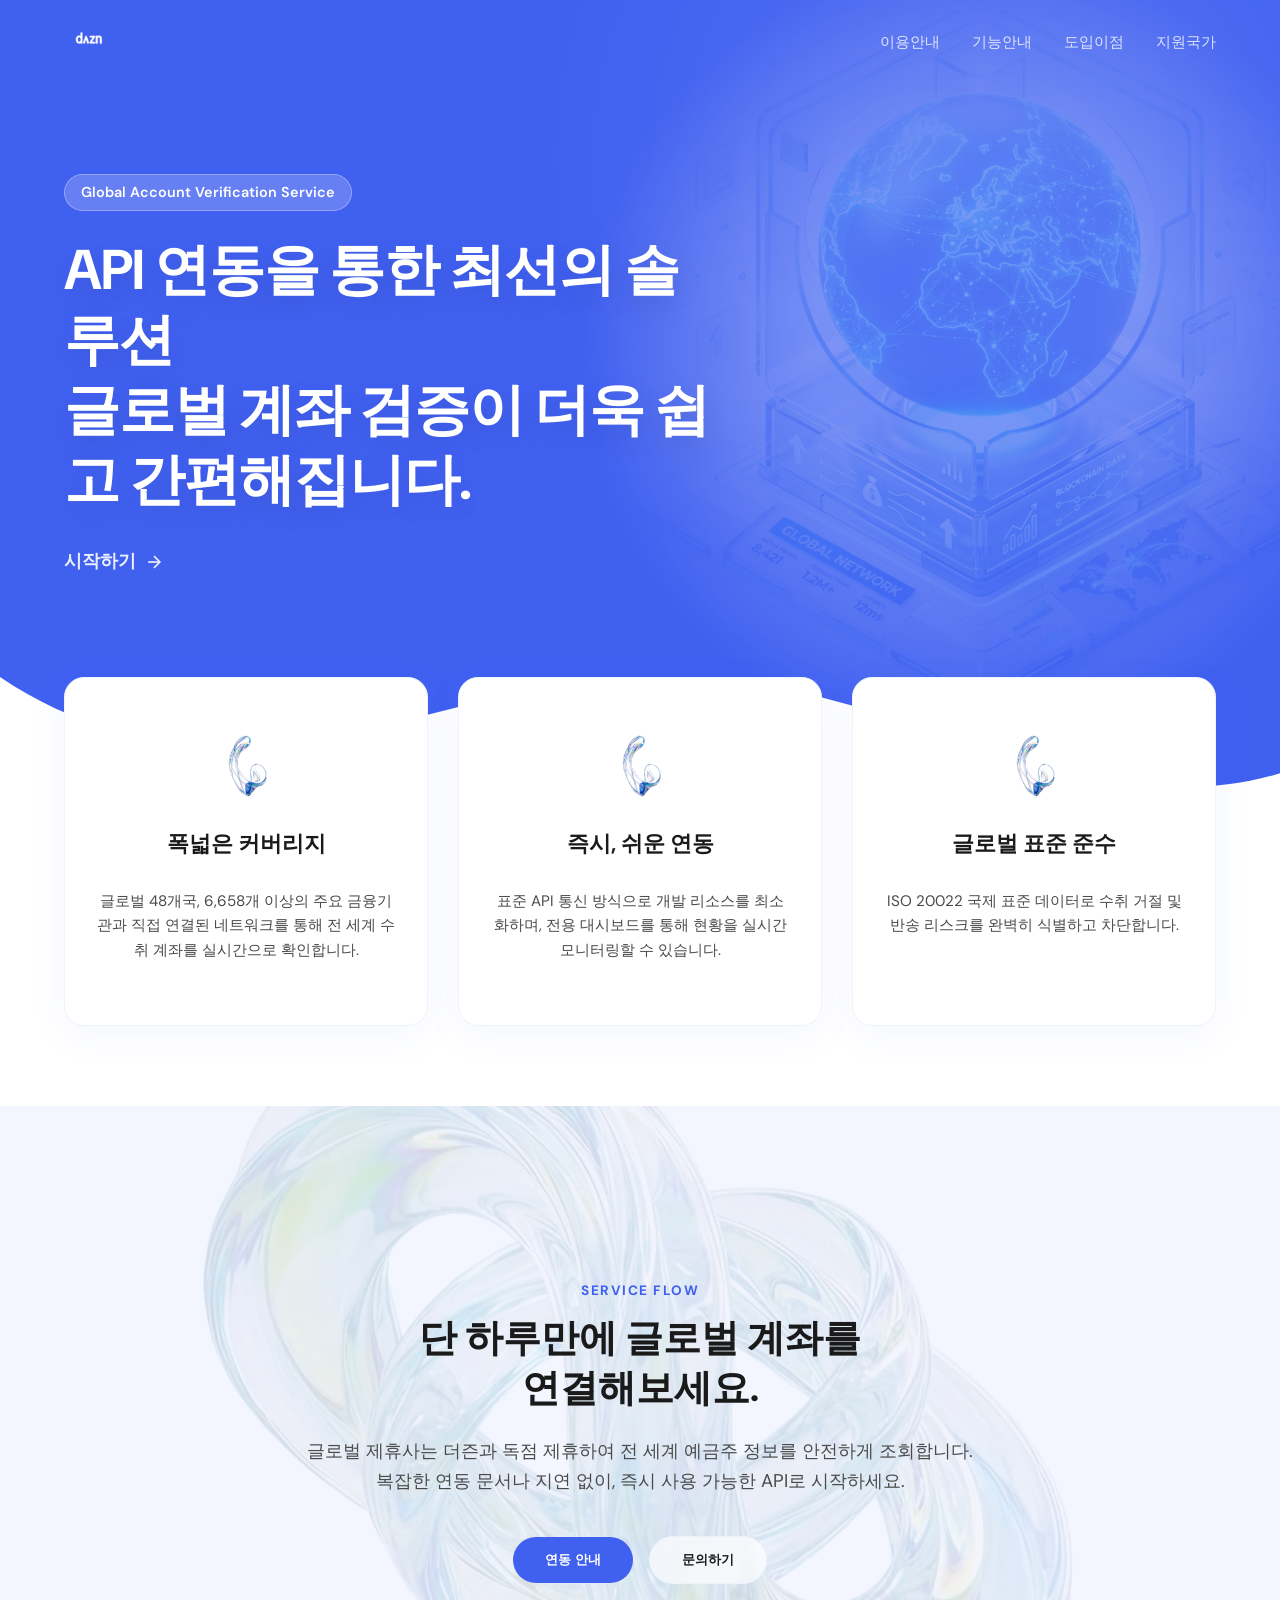
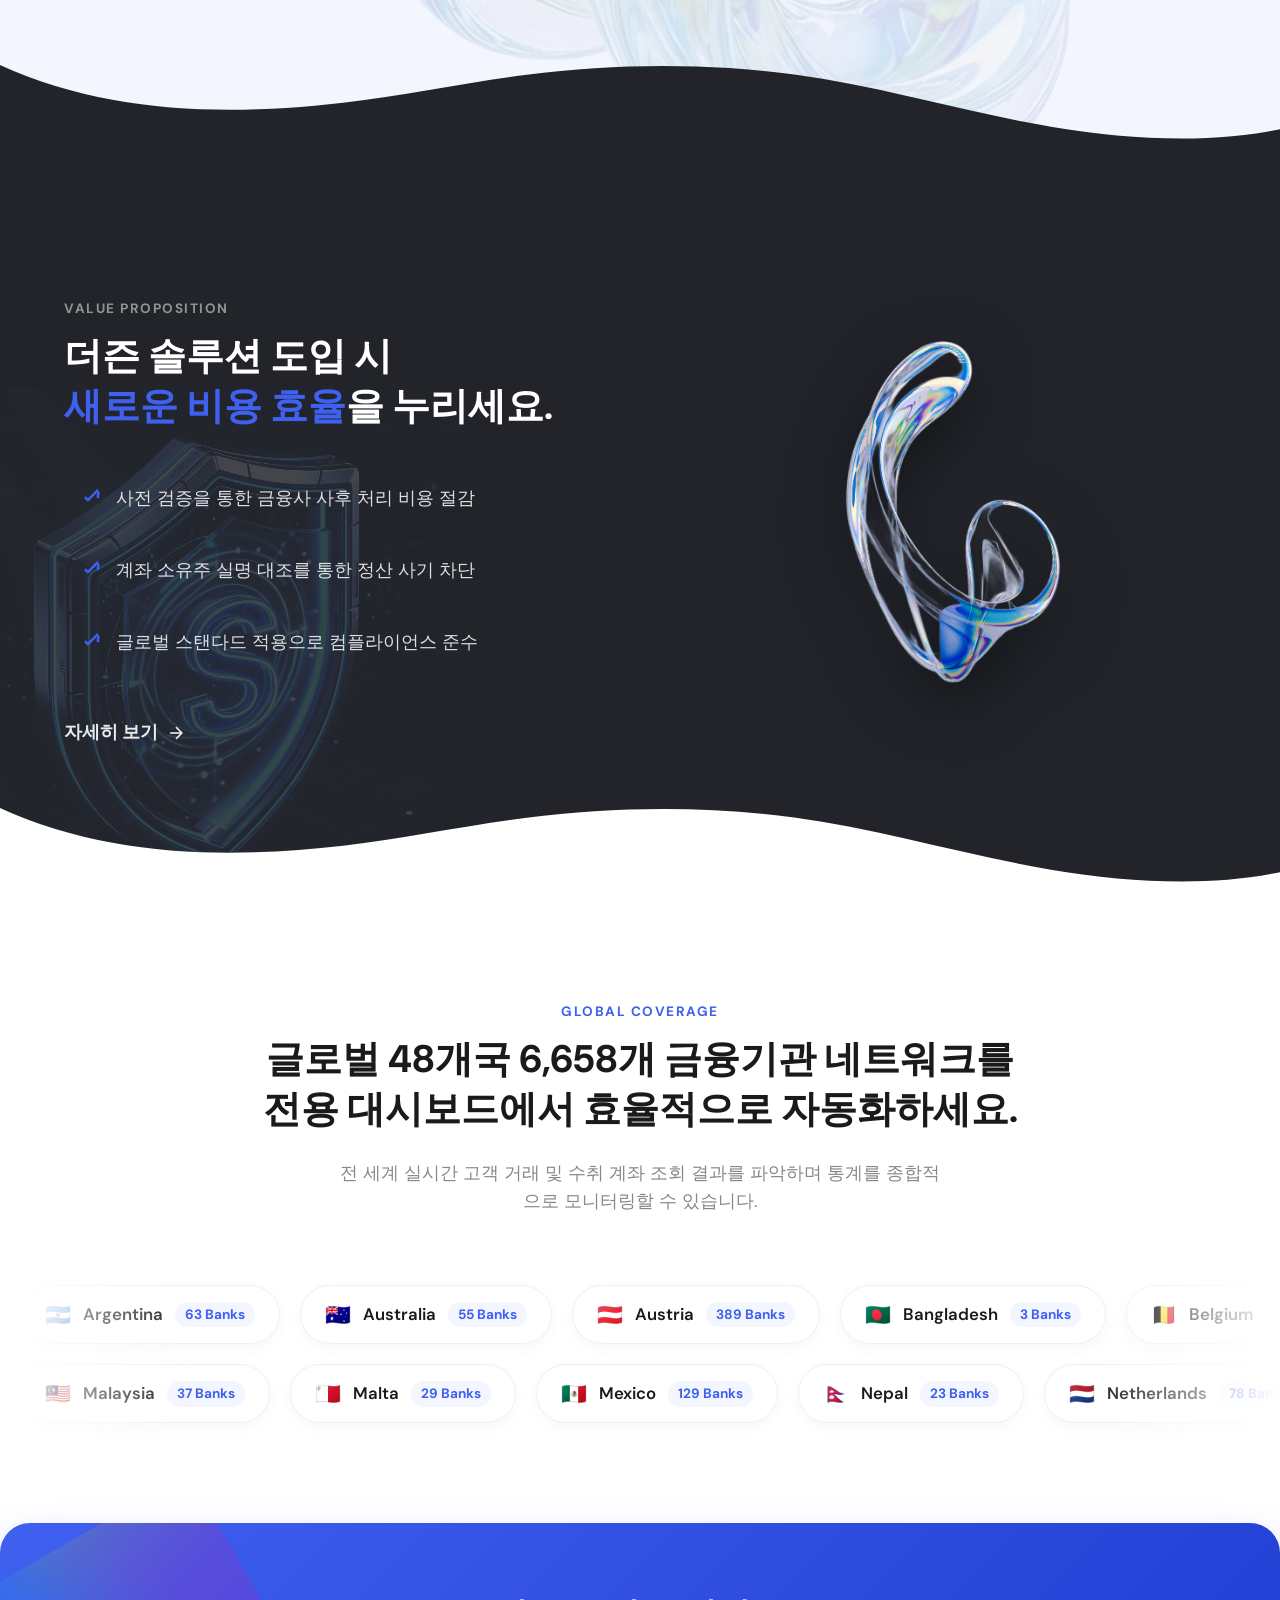
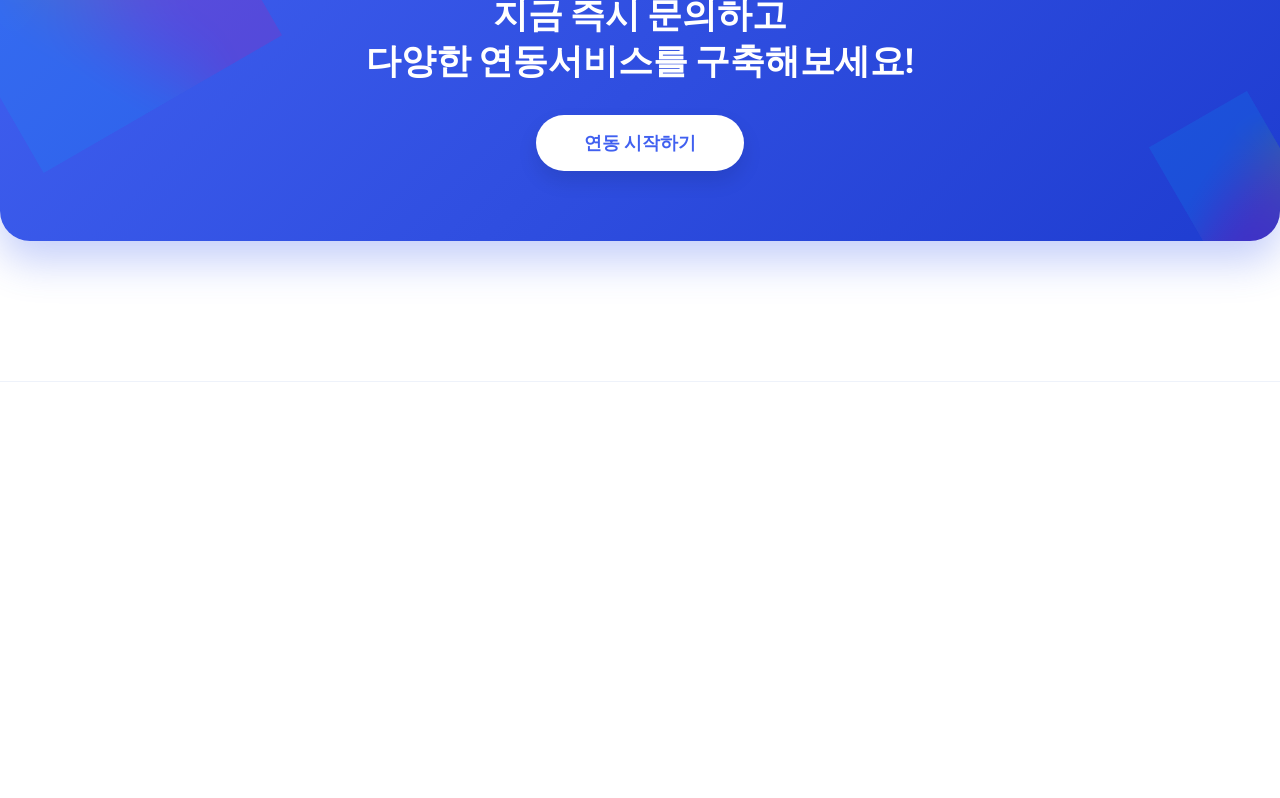
==== index.html @ ef9bcf70 "Initial commit" ====
<!DOCTYPE html>
<html lang="ko">
<head>
    <meta charset="UTF-8">
    <meta name="viewport" content="width=device-width, initial-scale=1.0">
    <title>Global Account Verification Service | DOZN</title>
    <link rel="stylesheet" href="styles.css">
</head>
<body>
    <!-- Top Nav Overlay -->
    <nav>
        <div class="container" style="display: flex; justify-content: space-between; align-items: center; width: 100%;">
            <div class="logo">
                <img src="assets/img_172_189.png" alt="DOZN" class="logo-white" style="height: 28px; object-fit: contain;">
            </div>
            <div class="nav-links">
                <a href="#intro">이용안내</a>
                <a href="#features">기능안내</a>
                <a href="#benefits">도입이점</a>
                <a href="#coverage">지원국가</a>
            </div>

        </div>
    </nav>

    <main>
        <!-- Blue Hero Wave Section -->
        <section class="hero-wrapper" id="intro">
            <div class="container hero">
                <div class="hero-content animate-on-scroll" style="opacity: 1; transform: translateY(0);">
                    <p class="subtitle">Global Account Verification Service</p>
                    <h1>API 연동을 통한 최선의 솔루션<br>글로벌 계좌 검증이 더욱 쉽고 간편해집니다.</h1>
                    <div style="display: flex; gap: 16px; align-items: center; margin-top: 32px;">
                        <a href="#features" class="hero-action-link">
                            시작하기 
                            <svg width="20" height="20" viewBox="0 0 24 24" fill="none" stroke="currentColor" stroke-width="2" style="margin-left: 8px;"><path d="M5 12h14"></path><path d="M12 5l7 7-7 7"></path></svg>
                        </a>
                    </div>
                </div>
            </div>
            
            <div class="hero-wave">
                <svg data-name="Layer 1" xmlns="http://www.w3.org/2000/svg" viewBox="0 0 1200 120" preserveAspectRatio="none">
                    <path d="M321.39,56.44c58-10.79,114.16-30.13,172-41.86,82.39-16.72,168.19-17.73,250.45-.39C823.78,31,906.67,72,985.66,92.83c70.05,18.48,146.53,26.09,214.34,3V120H0V0C100.82,73.5,213.19,76.54,321.39,56.44Z" class="shape-fill"></path>
                </svg>
            </div>
        </section>

        <!-- Overlapping Features Container -->
        <section class="container overlap-cards" id="features">
            <div class="grid-3">
                <div class="card animate-on-scroll">
                    <img src="assets/img_172_191.png" alt="Coverage" class="card-icon">
                    <h3 class="card-title">폭넓은 커버리지</h3>
                    <p class="card-desc">글로벌 48개국, 6,658개 이상의 주요 금융기관과 직접 연결된 네트워크를 통해 전 세계 수취 계좌를 실시간으로 확인합니다.</p>
                </div>
                <div class="card animate-on-scroll" style="transition-delay: 0.1s;">
                    <img src="assets/img_172_1085.png" alt="API" class="card-icon">
                    <h3 class="card-title">즉시, 쉬운 연동</h3>
                    <p class="card-desc">표준 API 통신 방식으로 개발 리소스를 최소화하며, 전용 대시보드를 통해 현황을 실시간 모니터링할 수 있습니다.</p>
                </div>
                <div class="card animate-on-scroll" style="transition-delay: 0.2s;">
                    <img src="assets/img_172_192.png" alt="Safety" class="card-icon">
                    <h3 class="card-title">글로벌 표준 준수</h3>
                    <p class="card-desc">ISO 20022 국제 표준 데이터로 수취 거절 및 반송 리스크를 완벽히 식별하고 차단합니다.</p>
                </div>
            </div>
        </section>

        <!-- Process / Architecture -->
        <section class="section-wrapper" style="position: relative; overflow: hidden; background-color: var(--bg-gray);">
            <!-- Background Graphic -->
            <img src="assets/img_172_1071.png" alt="" class="bg-graphic-middle">
            
            <div class="container animate-on-scroll" style="text-align: center; max-width: 800px; margin: 0 auto; padding: 60px 20px; position: relative; z-index: 10;">
                <p class="subtitle-sm">SERVICE FLOW</p>
                <h2 class="section-title">단 하루만에 글로벌 계좌를<br>연결해보세요.</h2>
                <p style="color: var(--text-secondary); font-size: 1.15rem; margin: 24px 0 40px; line-height: 1.6;">
                    글로벌 제휴사는 더즌과 독점 제휴하여 전 세계 예금주 정보를 안전하게 조회합니다.<br>
                    복잡한 연동 문서나 지연 없이, 즉시 사용 가능한 API로 시작하세요.
                </p>
                <div>
                    <button class="btn-primary">연동 안내</button>
                    <button class="btn-secondary" style="margin-left: 12px; background: rgba(255,255,255,0.7); backdrop-filter: blur(5px);">문의하기</button>
                </div>
            </div>

            <!-- Transition Wave (Masks the graphic cleanly) -->
            <div class="wave-bottom" style="z-index: 20;">
                <svg data-name="Layer 1" xmlns="http://www.w3.org/2000/svg" viewBox="0 0 1200 120" preserveAspectRatio="none">
                    <path d="M321.39,56.44c58-10.79,114.16-30.13,172-41.86,82.39-16.72,168.19-17.73,250.45-.39C823.78,31,906.67,72,985.66,92.83c70.05,18.48,146.53,26.09,214.34,3V120H0V0C100.82,73.5,213.19,76.54,321.39,56.44Z" style="fill: var(--bg-dark);"></path>
                </svg>
            </div>
        </section>

        <!-- Dark Features / Values Section -->
        <section class="section-wrapper dark" id="benefits">

            <div class="container dark-grid animate-on-scroll">
                <div>
                    <p class="subtitle-sm">VALUE PROPOSITION</p>
                    <h2 class="section-title">더즌 솔루션 도입 시<br><span style="color:var(--accent-blue);">새로운 비용 효율</span>을 누리세요.</h2>
                    <ul class="dark-list">
                        <li>
                            <svg width="24" height="24" viewBox="0 0 24 24" fill="none" stroke="var(--accent-blue)" stroke-width="2.5"><path d="M22 11.08V12a10 10 10 0 1 1-5.93-9.14"></path><polyline points="22 4 12 14.01 9 11.01"></polyline></svg>
                            사전 검증을 통한 금융사 사후 처리 비용 절감
                        </li>
                        <li>
                            <svg width="24" height="24" viewBox="0 0 24 24" fill="none" stroke="var(--accent-blue)" stroke-width="2.5"><path d="M22 11.08V12a10 10 10 0 1 1-5.93-9.14"></path><polyline points="22 4 12 14.01 9 11.01"></polyline></svg>
                            계좌 소유주 실명 대조를 통한 정산 사기 차단
                        </li>
                        <li>
                            <svg width="24" height="24" viewBox="0 0 24 24" fill="none" stroke="var(--accent-blue)" stroke-width="2.5"><path d="M22 11.08V12a10 10 10 0 1 1-5.93-9.14"></path><polyline points="22 4 12 14.01 9 11.01"></polyline></svg>
                            글로벌 스탠다드 적용으로 컴플라이언스 준수
                        </li>
                    </ul>
                    <a href="#contact" class="hero-action-link" style="color: white; margin-top: 30px;">
                        자세히 보기 
                        <svg width="20" height="20" viewBox="0 0 24 24" fill="none" stroke="currentColor" stroke-width="2" style="margin-left: 8px;"><path d="M5 12h14"></path><path d="M12 5l7 7-7 7"></path></svg>
                    </a>
                </div>
                <div style="text-align: center; position: relative;">
                     <!-- Emphasized graphic floating interactively -->
                     <img src="assets/img_172_1086.png" alt="Growth" class="floating-graphic" style="width: 100%; max-width: 450px;">
                </div>
            </div>

            <!-- Bottom Wave -->
            <div class="wave-bottom">
                <svg data-name="Layer 1" xmlns="http://www.w3.org/2000/svg" viewBox="0 0 1200 120" preserveAspectRatio="none">
                    <path d="M321.39,56.44c58-10.79,114.16-30.13,172-41.86,82.39-16.72,168.19-17.73,250.45-.39C823.78,31,906.67,72,985.66,92.83c70.05,18.48,146.53,26.09,214.34,3V120H0V0C100.82,73.5,213.19,76.54,321.39,56.44Z" class="shape-fill"></path>
                </svg>
            </div>
        </section>

        <!-- Testimonial / Dashboard Area -->
        <section class="section-wrapper" id="coverage" style="overflow: hidden;">
            <div class="container section-header animate-on-scroll" style="text-align: center;">
                <p class="subtitle-sm">GLOBAL COVERAGE</p>
                <h2 class="section-title">글로벌 48개국 6,658개 금융기관 네트워크를<br>전용 대시보드에서 효율적으로 자동화하세요.</h2>
                <p style="color: var(--text-muted); max-width: 600px; margin: 0 auto; font-size: 1.1rem;">
                    전 세계 실시간 고객 거래 및 수취 계좌 조회 결과를 파악하며 통계를 종합적으로 모니터링할 수 있습니다.
                </p>
            </div>

            <div class="coverage-marquee-container animate-on-scroll" id="marqueeContainer" style="transition-delay: 0.1s;">
                <div class="marquee-row marquee-row-1">
                    <div class="marquee-content" id="marquee1"></div>
                    <div class="marquee-content" id="marquee1-clone" aria-hidden="true"></div>
                </div>
                <div class="marquee-row marquee-row-2">
                    <div class="marquee-content" id="marquee2"></div>
                    <div class="marquee-content" id="marquee2-clone" aria-hidden="true"></div>
                </div>
            </div>
            


            <!-- CTA Box -->
            <div class="cta-box animate-on-scroll" id="contact">
                <!-- Abstract decorations -->
                <img src="assets/img_172_193.png" class="cta-decoration" style="left: -50px; top: -50px; height: 300px;">
                <img src="assets/img_172_755.png" class="cta-decoration" style="right: -50px; bottom: -50px; height: 200px;">
                
                <h2>지금 즉시 문의하고<br>다양한 연동서비스를 구축해보세요!</h2>
                <button class="btn-secondary" style="color: var(--accent-blue); padding: 16px 48px; border: none; font-size: 1.1rem; box-shadow: 0 10px 20px rgba(0,0,0,0.1);">연동 시작하기</button>
            </div>
        </section>

    </main>

    <footer>
        <div class="container animate-on-scroll">
            <div style="display: flex; justify-content: space-between; border-bottom: 1px solid var(--border-line); padding-bottom: 30px; margin-bottom: 30px;">
                <div class="footer-links" style="display: flex; gap: 30px;">
                    <a href="#">회사소개</a>
                    <a href="#">서비스안내</a>
                    <a href="#" style="font-weight: 700;">개인정보 처리방침</a>
                    <a href="#">이용약관</a>
                </div>
            </div>
            
            <div style="display: flex; gap: 40px;">
                <div style="flex: 2;">
                    <img src="assets/img_172_1091.png" alt="DOZN Logo" class="footer-logo">
                    <p style="line-height: 2;">
                        법인명 : 더즌 (DOZN)<br>
                        사업자등록번호: 123-45-67890 | 대표자 : 아무개<br>
                        주소 : 서울특별시 강남구 역삼동<br>
                        COPYRIGHT(C) DOZN CO., LTD. ALL RIGHTS RESERVED.
                    </p>
                </div>
                <div style="flex: 1;">
                    <h4 style="color: var(--text-primary); margin-bottom: 16px; font-weight: 700; letter-spacing: 1px;">CUSTOMER CENTER</h4>
                    <p style="font-size: 1.6rem; font-weight: bold; color: var(--text-primary); margin-bottom: 8px;">1588-0000</p>
                    <p>contact@dozn.co.kr</p>
                    <p style="color: var(--text-muted); font-size: 0.85rem; margin-top: 12px;">평일 10:00 - 18:00 (점심시간 제외)</p>
                </div>
            </div>
        </div>
    </footer>

    <script src="main.js"></script>
</body>
</html>
---- styles.css ----
@import url('https://fonts.googleapis.com/css2?family=DM+Sans:wght@400;500;700&display=swap');
@import '<https://cdn.jsdelivr.net/gh/orioncactus/pretendard/dist/web/static/pretendard.css>';

:root {
    --bg-light: #ffffff;
    --bg-gray: #f4f6ff;
    --bg-dark: #22242a;
    --text-primary: #1a1a1a;
    --text-secondary: #4a4a4a;
    --text-muted: #888888;
    --accent-blue: #4060f0;
    --accent-blue-hover: #3250d0;
    --border-line: #eef2fa;
    --shadow-soft: 0 10px 40px rgba(64, 96, 240, 0.05);
    --shadow-hover: 0 20px 50px rgba(64, 96, 240, 0.15);

    font-family: 'DM Sans', 'Pretendard', system-ui, -apple-system, sans-serif;
    line-height: 1.6;
    color: var(--text-primary);
    background-color: var(--bg-light);
    scroll-behavior: smooth;
}

body {
    margin: 0;
    padding: 0;
    overflow-x: hidden;
    background-color: var(--bg-light);
}

* {
    box-sizing: border-box;
}

h1, h2, h3, h4 {
    margin: 0;
    line-height: 1.3;
    font-weight: 700;
}

a {
    text-decoration: none;
    color: inherit;
}

.container {
    max-width: 1200px;
    margin: 0 auto;
    padding: 0 24px;
}

/* Animations Keyframes */
@keyframes float {
    0% { transform: translateY(0px) scale(1); }
    50% { transform: translateY(-15px) scale(1.02); }
    100% { transform: translateY(0px) scale(1); }
}

@keyframes pulse-glow {
    0% { box-shadow: 0 0 0 0 rgba(64, 96, 240, 0.4); }
    70% { box-shadow: 0 0 0 15px rgba(64, 96, 240, 0); }
    100% { box-shadow: 0 0 0 0 rgba(64, 96, 240, 0); }
}

/* Navigation - Hover Enhancements */
nav {
    display: flex;
    justify-content: space-between;
    align-items: center;
    padding: 24px 0;
    position: absolute;
    width: 100%;
    top: 0;
    z-index: 100;
}

.nav-links {
    display: flex;
    gap: 32px;
}

.nav-links a {
    color: rgba(255, 255, 255, 0.8);
    font-weight: 500;
    font-size: 0.95rem;
    transition: all 0.3s ease;
    position: relative;
}

.nav-links a::after {
    content: '';
    position: absolute;
    width: 0;
    height: 2px;
    bottom: -4px;
    left: 0;
    background-color: #fff;
    transition: width 0.3s ease;
}

.nav-links a:hover {
    color: #ffffff;
    text-shadow: 0 0 10px rgba(255,255,255,0.5);
}

.nav-links a:hover::after {
    width: 100%;
}

.btn-nav-action {
    background: white;
    color: var(--accent-blue);
    padding: 10px 24px;
    border-radius: 40px;
    font-weight: 600;
    border: none;
    cursor: pointer;
    font-size: 0.95rem;
    transition: all 0.3s cubic-bezier(0.175, 0.885, 0.32, 1.275);
}
.btn-nav-action:hover {
    transform: scale(1.05);
    box-shadow: 0 10px 20px rgba(0,0,0,0.1);
}

.btn-primary {
    background: var(--accent-blue);
    color: white;
    padding: 14px 32px;
    border-radius: 40px;
    font-weight: 600;
    transition: all 0.3s cubic-bezier(0.175, 0.885, 0.32, 1.275);
    border: none;
    cursor: pointer;
    display: inline-block;
    position: relative;
    overflow: hidden;
}

.btn-primary::before {
    content: '';
    position: absolute;
    top: 0; left: -100%;
    width: 100%; height: 100%;
    background: linear-gradient(90deg, transparent, rgba(255,255,255,0.2), transparent);
    transition: left 0.5s ease;
}
.btn-primary:hover {
    background: var(--accent-blue-hover);
    transform: translateY(-2px);
    box-shadow: 0 10px 20px rgba(64, 96, 240, 0.3);
}
.btn-primary:hover::before {
    left: 100%;
}

.btn-secondary {
    background: white;
    color: var(--text-primary);
    padding: 14px 32px;
    border-radius: 40px;
    font-weight: 600;
    transition: all 0.3s ease;
    border: 1px solid var(--border-line);
    cursor: pointer;
    display: inline-block;
}

.btn-secondary:hover {
    background: var(--bg-gray);
    transform: translateY(-2px);
    border-color: var(--accent-blue);
    color: var(--accent-blue);
}

/* Hero Section with Global Image Integration */
.hero-wrapper {
    position: relative;
    background-color: var(--accent-blue);
    background-image: radial-gradient(circle at 80% 20%, rgba(255,255,255,0.1) 0%, transparent 40%);
    color: white;
    padding: 160px 0 220px;
    overflow: hidden;
}

/* Background image globe cropped and faded */
.hero-wrapper::before {
    content: '';
    position: absolute;
    top: -50px;
    right: -100px;
    width: 800px;
    height: 800px;
    background-image: url('assets/abstract_globe.png');
    background-size: cover;
    background-repeat: no-repeat;
    opacity: 0.3;
    animation: float 10s ease-in-out infinite;
    mix-blend-mode: screen;
    pointer-events: none;
    mask-image: radial-gradient(circle, black 30%, transparent 70%);
    -webkit-mask-image: radial-gradient(circle, black 30%, transparent 70%);
}

.hero-wave {
    position: absolute;
    bottom: 0;
    left: 0;
    width: 100%;
    overflow: hidden;
    line-height: 0;
    z-index: 2;
}
.hero-wave svg {
    display: block;
    width: calc(100% + 1.3px);
    height: 120px;
}
.hero-wave .shape-fill { fill: #ffffff; }

.hero-content {
    position: relative;
    z-index: 10;
    max-width: 650px;
}

.hero p.subtitle {
    display: inline-block;
    color: white;
    padding: 6px 16px;
    border-radius: 20px;
    background: rgba(255,255,255,0.2);
    border: 1px solid rgba(255,255,255,0.3);
    font-size: 0.9rem;
    font-weight: 600;
    margin-bottom: 24px;
    backdrop-filter: blur(5px);
}

.hero h1 {
    font-size: 3.5rem;
    letter-spacing: -1px;
    margin-bottom: 24px;
    color: white;
    line-height: 1.25;
    text-shadow: 0 10px 30px rgba(0,0,0,0.1);
}

.hero-action-link {
    font-weight: 600;
    font-size: 1.15rem;
    opacity: 0.9;
    transition: all 0.3s ease;
    display: inline-flex;
    align-items: center;
    cursor: pointer;
}
.hero-action-link:hover {
    opacity: 1;
    transform: translateX(5px);
    text-shadow: 0 0 10px rgba(255,255,255,0.5);
}

/* Feature Overlapping Cards - Hover UI Refinements */
.overlap-cards {
    margin-top: -120px;
    position: relative;
    z-index: 20;
    padding-bottom: 80px;
}

.grid-3 {
    display: grid;
    grid-template-columns: repeat(3, 1fr);
    gap: 30px;
}

.card {
    background: white;
    border-radius: 20px;
    padding: 48px 32px;
    box-shadow: var(--shadow-soft);
    text-align: center;
    transition: transform 0.4s cubic-bezier(0.175, 0.885, 0.32, 1.275), box-shadow 0.4s ease;
    display: flex;
    flex-direction: column;
    align-items: center;
    border: 1px solid var(--border-line);
    position: relative;
    overflow: hidden;
}

.card::before {
    content: '';
    position: absolute;
    top: 0; left: 0; right: 0;
    height: 4px;
    background: var(--accent-blue);
    transform: scaleX(0);
    transition: transform 0.4s ease;
    transform-origin: left;
}

.card:hover {
    transform: translateY(-10px);
    box-shadow: var(--shadow-hover);
    border-color: rgba(64,96,240,0.3);
}

.card:hover::before {
    transform: scaleX(1);
}

.card-icon {
    height: 80px;
    margin-bottom: 24px;
    object-fit: contain;
    transition: transform 0.4s ease;
}

.card:hover .card-icon {
    transform: scale(1.1) rotate(5deg);
}

.card-title {
    font-size: 1.35rem;
    margin-bottom: 16px;
    color: var(--text-primary);
    transition: color 0.3s ease;
}
.card:hover .card-title {
    color: var(--accent-blue);
}

.card-desc {
    color: var(--text-secondary);
    font-size: 0.95rem;
}

/* Sections Configuration */
.section-wrapper {
    padding: 100px 0;
    position: relative;
}

/* Background graphic for the middle section */
.bg-graphic-middle {
    position: absolute;
    top: 50%;
    left: 50%;
    transform: translate(-50%, -50%);
    width: 1000px;
    max-width: none;
    opacity: 0.15;
    z-index: 1;
    animation: float 15s ease-in-out infinite;
    pointer-events: none;
    mix-blend-mode: multiply;
}


.section-wrapper.dark {
    position: relative;
    background-color: var(--bg-dark);
    color: white;
    padding: 140px 0;
    overflow: hidden;
}

/* Shield overlay */
.section-wrapper.dark::before {
    content: '';
    position: absolute;
    bottom: -100px;
    left: -100px;
    width: 600px;
    height: 600px;
    background-image: url('assets/abstract_shield.png');
    background-size: cover;
    opacity: 0.15;
    animation: float 12s infinite ease-in-out reverse;
    mix-blend-mode: color-dodge;
}

/* Dark wavy backgrounds */
.wave-top, .wave-bottom {
    position: absolute;
    width: 100%;
    overflow: hidden;
    line-height: 0;
    z-index: 5;
}
.wave-top { top: -1px; transform: rotate(180deg); }
.wave-bottom { bottom: -1px; }
.wave-top svg, .wave-bottom svg { width: calc(100% + 1.3px); height: 80px; }
.wave-top .shape-fill, .wave-bottom .shape-fill { fill: #ffffff; }

.section-header {
    margin-bottom: 50px;
}

.section-header.center {
    text-align: center;
}

.subtitle-sm {
    font-size: 0.85rem;
    font-weight: 700;
    letter-spacing: 1.5px;
    text-transform: uppercase;
    color: var(--accent-blue);
    margin-bottom: 12px;
}

.section-wrapper.dark .subtitle-sm {
    color: rgba(255,255,255,0.5);
}

.section-title {
    font-size: 2.4rem;
    margin-bottom: 24px;
    line-height: 1.3;
}

/* Dark Section Interactions */
.dark-grid {
    display: grid;
    grid-template-columns: 1fr 1fr;
    gap: 60px;
    align-items: center;
    position: relative;
    z-index: 10;
}

.dark-list {
    list-style: none;
    padding: 0;
    margin-top: 40px;
}

.dark-list li {
    display: flex;
    align-items: center;
    gap: 16px;
    margin-bottom: 20px;
    color: rgba(255,255,255,0.85);
    font-size: 1.1rem;
    transition: all 0.3s ease;
    padding: 12px;
    border-radius: 8px;
}
.dark-list li:hover {
    background: rgba(255,255,255,0.05);
    transform: translateX(10px);
    color: white;
    border-left: 3px solid var(--accent-blue);
}

.floating-graphic {
    animation: float 8s ease-in-out infinite;
    filter: drop-shadow(0 20px 30px rgba(0,0,0,0.5));
    transition: transform 0.5s ease, filter 0.5s ease;
}
.dark-grid:hover .floating-graphic {
    filter: drop-shadow(0 30px 40px rgba(64,96,240,0.4));
    transform: scale(1.05);
}

/* Coverage/Dashboard cards interact enhancements */
.dashboard-img {
    transition: all 0.5s ease;
    border: 1px solid rgba(0,0,0,0.05);
}
.dashboard-wrapper:hover .dashboard-img {
    transform: perspective(1000px) rotateX(2deg) translateY(-10px);
    box-shadow: 0 30px 60px rgba(64, 96, 240, 0.2);
    border-color: rgba(64, 96, 240, 0.2);
}

/* CTA Box Advanced hover */
.cta-box {
    background: linear-gradient(135deg, var(--accent-blue), #1e3cd0);
    border-radius: 30px;
    padding: 70px 40px;
    text-align: center;
    color: white;
    margin: 80px auto 40px;
    position: relative;
    overflow: hidden;
    transition: transform 0.4s ease, box-shadow 0.4s ease;
    box-shadow: 0 20px 40px rgba(64, 96, 240, 0.3);
}

.cta-box:hover {
    transform: translateY(-5px);
    box-shadow: 0 30px 60px rgba(64, 96, 240, 0.4);
}

.cta-box::before {
    content: ''; position: absolute;
    top: -50%; left: -50%; width: 200%; height: 200%;
    background: radial-gradient(circle, rgba(255,255,255,0.15) 0%, transparent 60%);
    pointer-events: none;
    transition: opacity 0.5s ease;
    opacity: 0;
}
.cta-box:hover::before { opacity: 1; }

.cta-box h2 {
    font-size: 2.2rem;
    margin-bottom: 30px;
    position: relative;
    z-index: 2;
}

.cta-box .btn-secondary {
    position: relative;
    z-index: 2;
}
.cta-box:hover .btn-secondary {
    animation: pulse-glow 1.5s infinite;
}

.cta-decoration {
    position: absolute;
    opacity: 0.15;
    z-index: 1;
    transition: transform 1s ease;
}
.cta-box:hover .cta-decoration {
    transform: rotate(15deg) scale(1.1);
}

/* Footer */
footer {
    padding: 80px 0 40px;
    background: white;
    border-top: 1px solid var(--border-line);
    color: var(--text-secondary);
    font-size: 0.95rem;
}

footer .footer-logo {
    height: 28px;
    margin-bottom: 24px;
    opacity: 0.6;
    transition: opacity 0.3s ease;
}
footer .footer-logo:hover { opacity: 1; }

.footer-links a { transition: color 0.3s ease; }
.footer-links a:hover { color: var(--accent-blue); }

/* Scroll Animations */
.animate-on-scroll {
    opacity: 0;
    transform: translateY(30px);
    transition: opacity 0.8s cubic-bezier(0.165, 0.84, 0.44, 1), transform 0.8s cubic-bezier(0.165, 0.84, 0.44, 1);
}

.animate-on-scroll.visible {
    opacity: 1;
    transform: translateY(0);
}

.logo-white {
    filter: brightness(0) invert(1);
}

/* Coverage Marquee Enhanced */
.coverage-marquee-container {
    margin: 40px 0;
    position: relative;
    width: 100%;
    overflow: hidden;
    display: flex;
    flex-direction: column;
    gap: 20px;
    padding: 20px 0;
}

.coverage-marquee-container::before,
.coverage-marquee-container::after {
    content: '';
    position: absolute;
    top: 0;
    width: 15%;
    height: 100%;
    z-index: 2;
    pointer-events: none;
}
.coverage-marquee-container::before {
    left: 0;
    background: linear-gradient(to right, var(--bg-light), transparent);
}
.coverage-marquee-container::after {
    right: 0;
    background: linear-gradient(to left, var(--bg-light), transparent);
}

.marquee-row {
    display: flex;
    gap: 20px;
    width: fit-content;
}

.marquee-row-1 {
    animation: scroll-left 40s linear infinite;
}

.marquee-row-2 {
    animation: scroll-right 45s linear infinite;
}

.marquee-content {
    display: flex;
    gap: 20px;
    padding-left: 20px;
}

.country-pill {
    display: flex;
    align-items: center;
    gap: 12px;
    background: rgba(255, 255, 255, 0.7);
    backdrop-filter: blur(10px);
    border: 1px solid rgba(64, 96, 240, 0.1);
    padding: 12px 24px;
    border-radius: 50px;
    box-shadow: 0 5px 15px rgba(0, 0, 0, 0.03);
    font-weight: 600;
    font-size: 1.05rem;
    color: var(--text-primary);
    white-space: nowrap;
    transition: transform 0.3s ease, box-shadow 0.3s ease, border-color 0.3s ease;
    cursor: default;
}

.country-pill:hover {
    transform: translateY(-5px);
    box-shadow: 0 10px 25px rgba(64, 96, 240, 0.15);
    border-color: rgba(64, 96, 240, 0.3);
}

.country-pill span.country-flag {
    font-size: 1.3rem;
}

.country-pill span.bank-count {
    background: var(--bg-gray);
    color: var(--accent-blue);
    padding: 2px 10px;
    border-radius: 20px;
    font-size: 0.85rem;
    font-weight: 700;
}

@keyframes scroll-left {
    from { transform: translateX(0); }
    to { transform: translateX(calc(-50% - 10px)); }
}

@keyframes scroll-right {
    from { transform: translateX(calc(-50% - 10px)); }
    to { transform: translateX(0); }
}
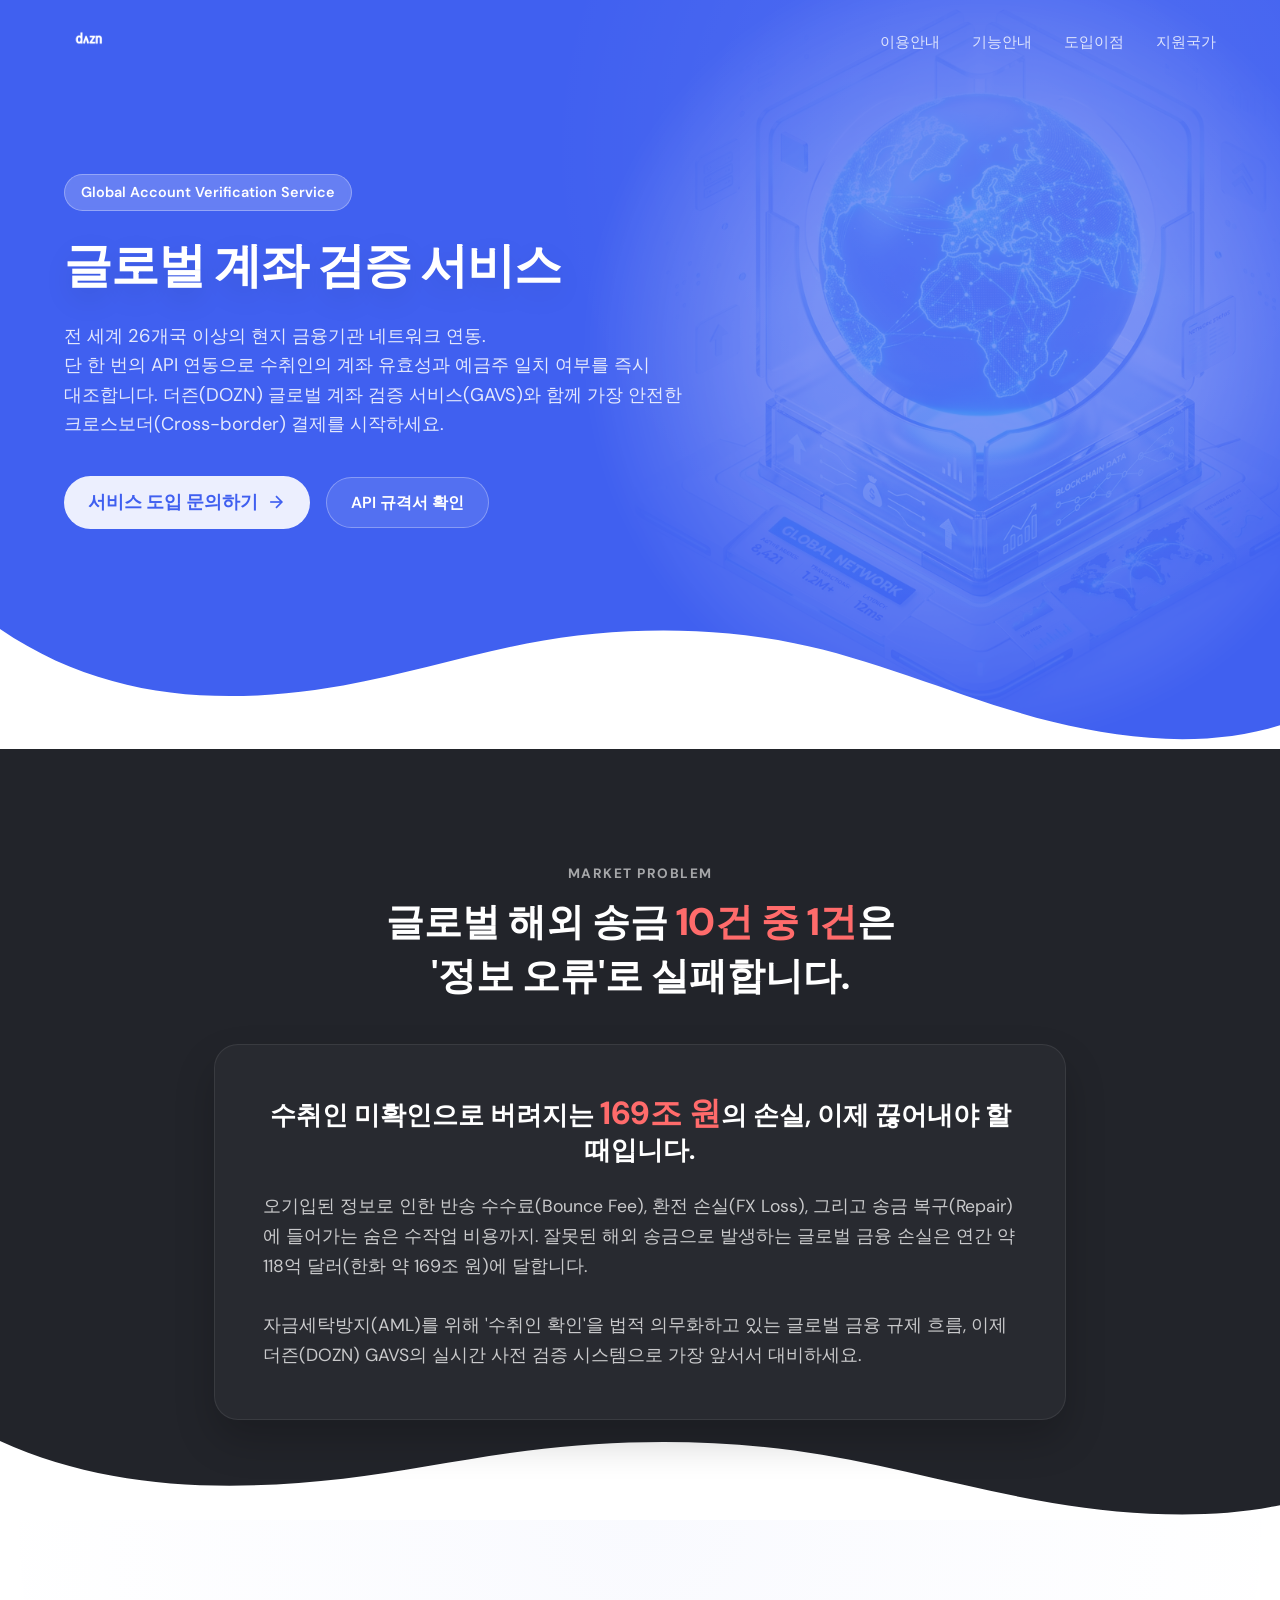
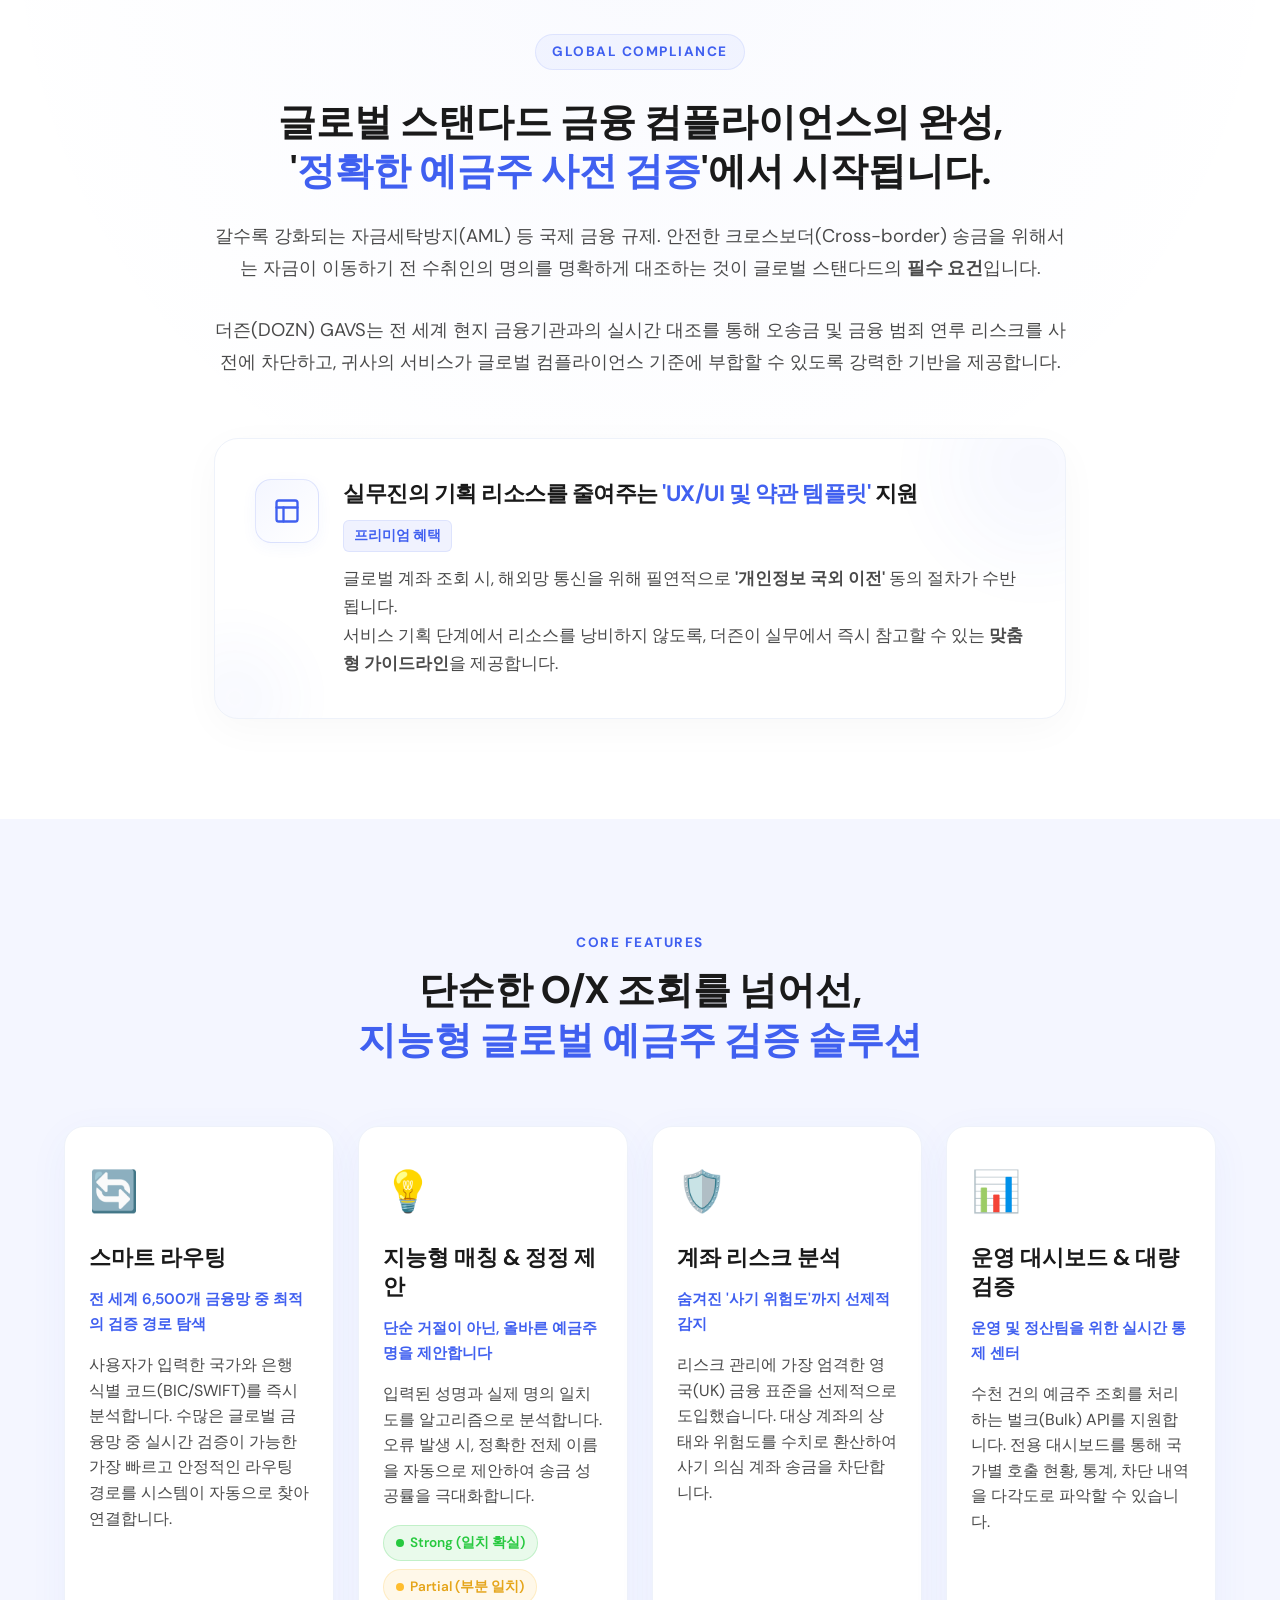
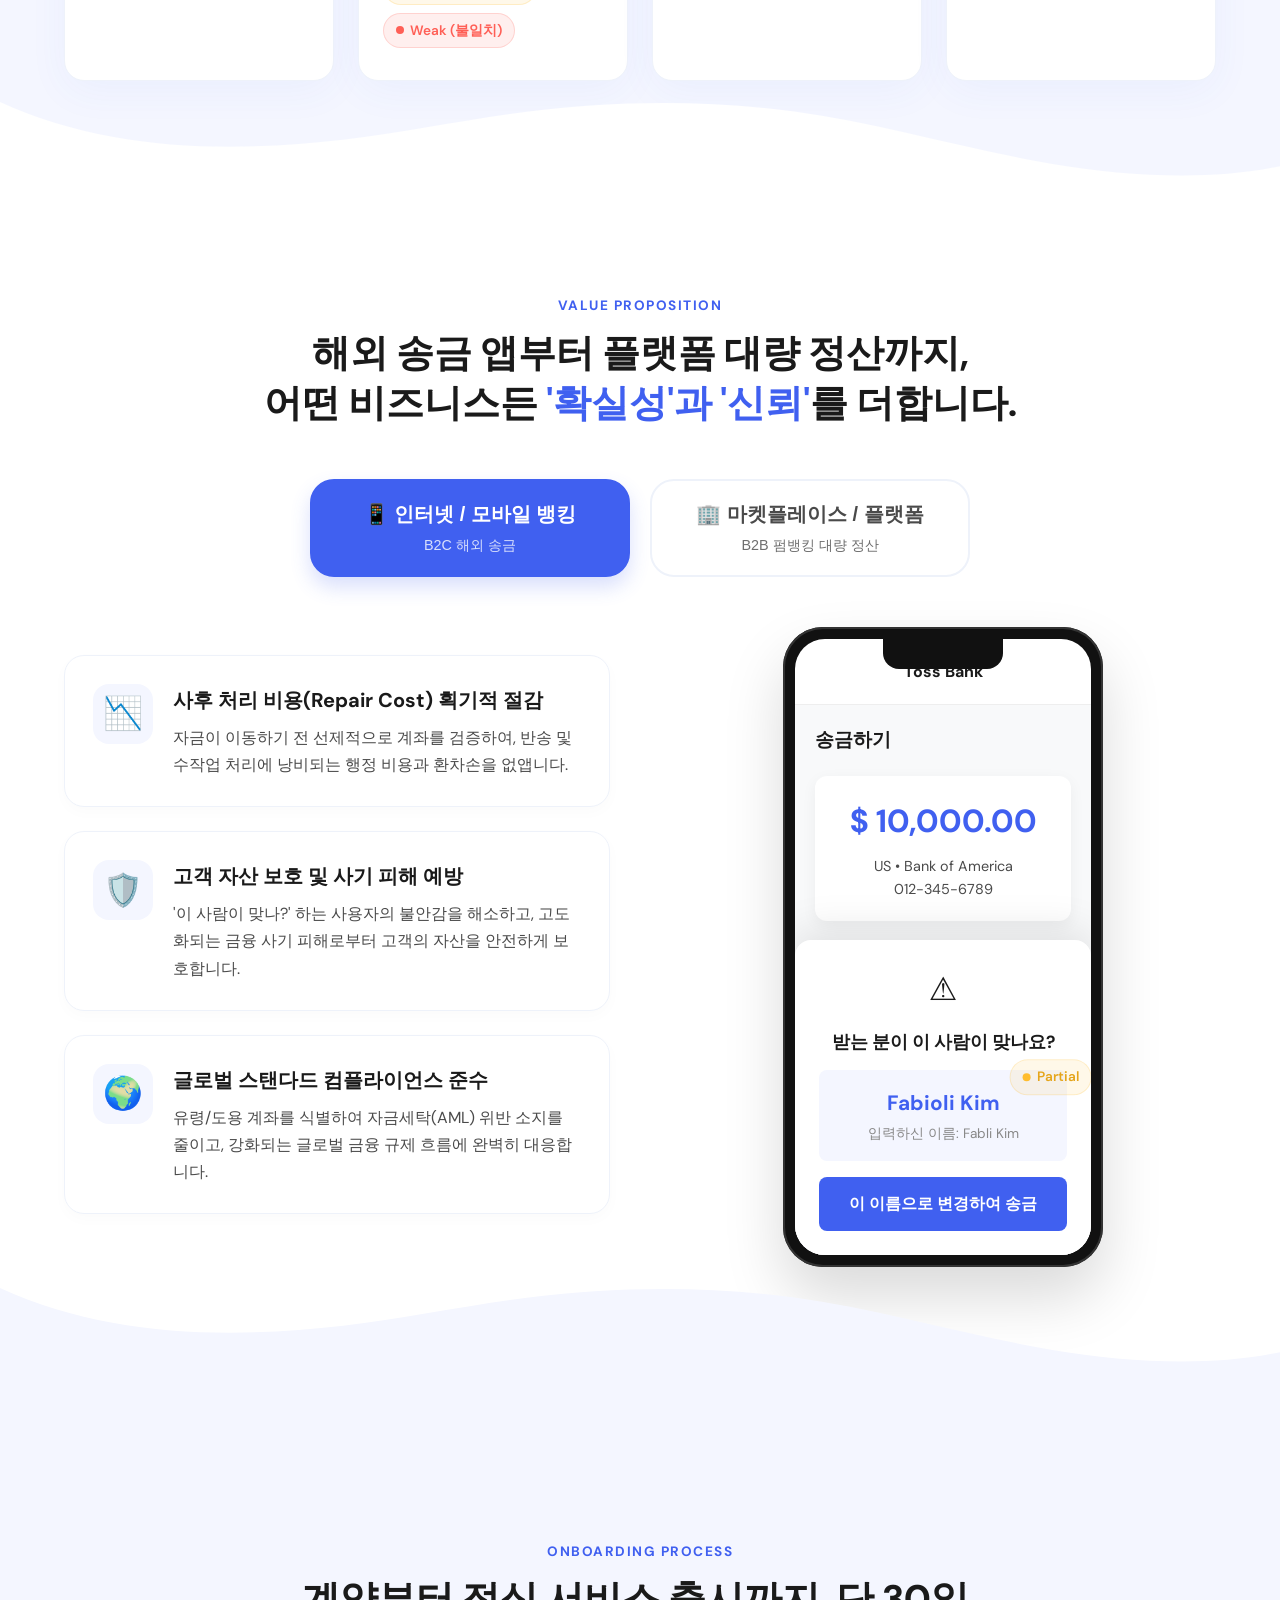
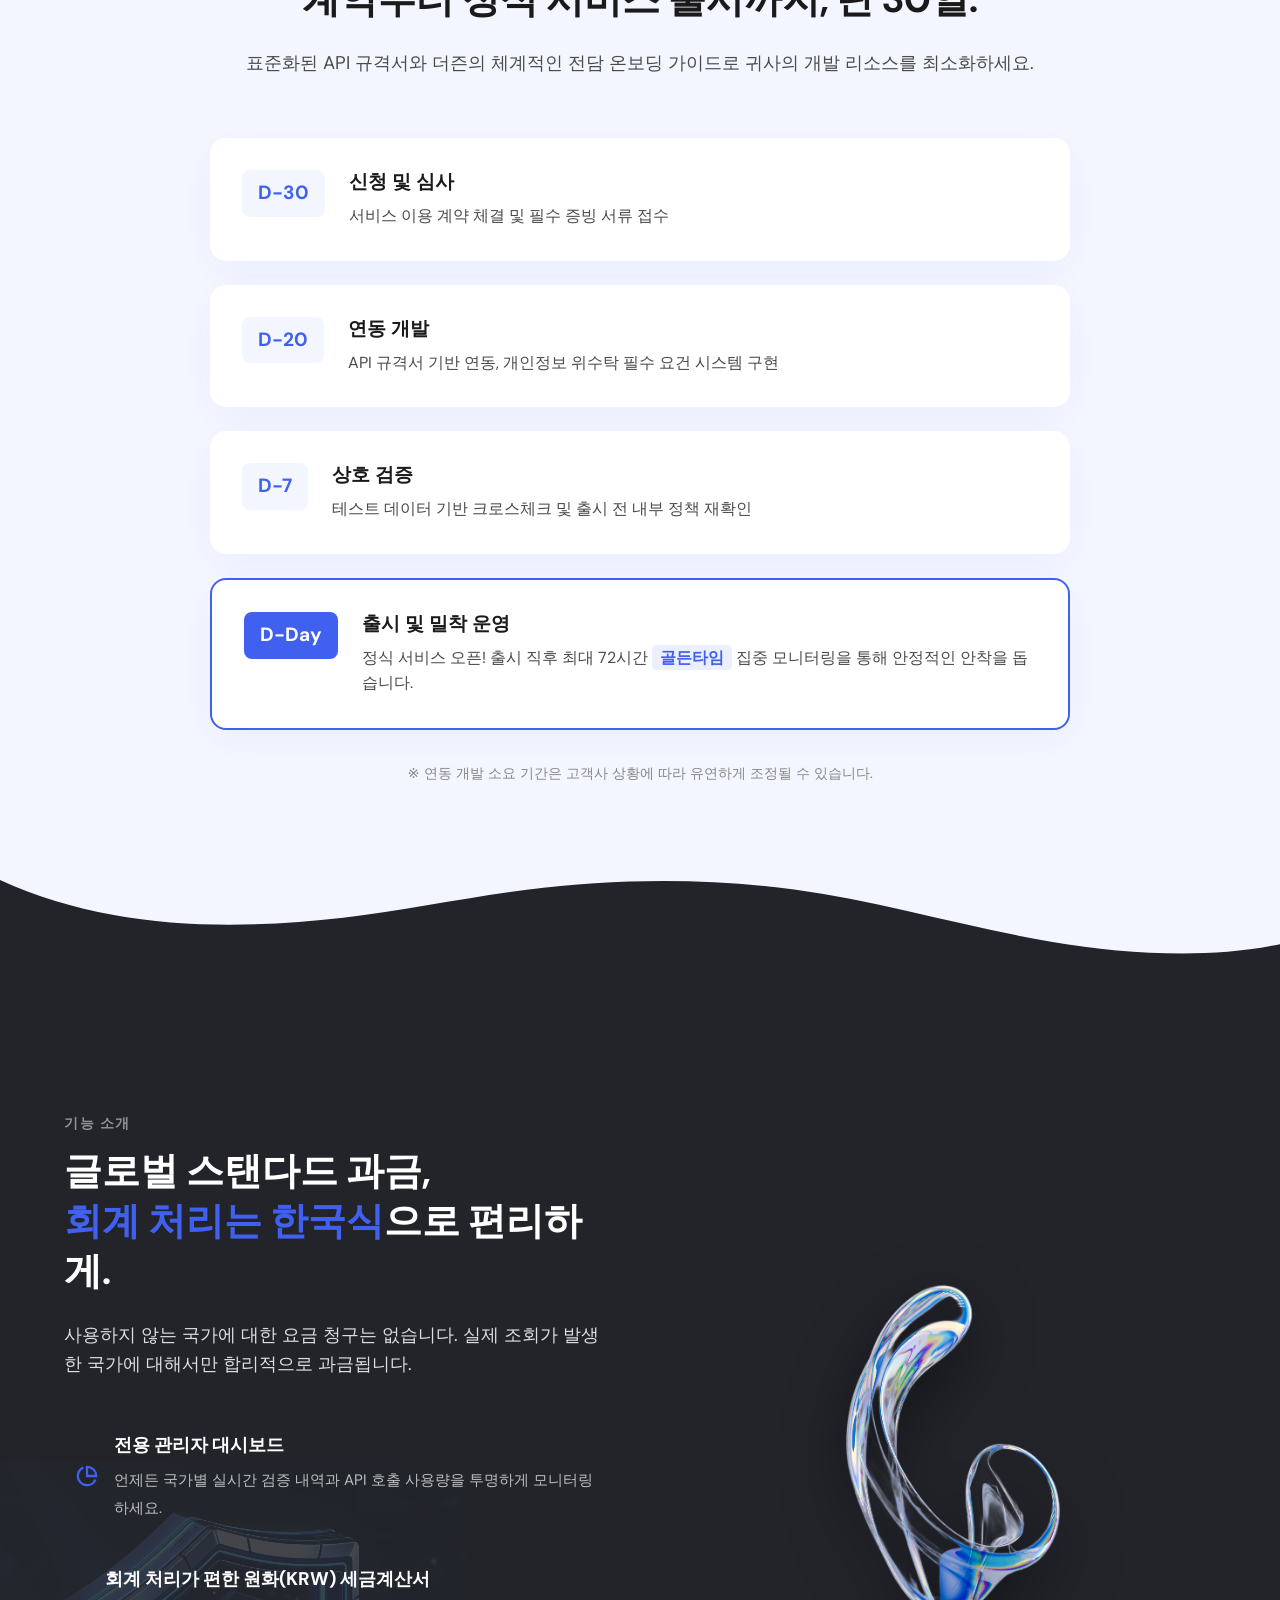
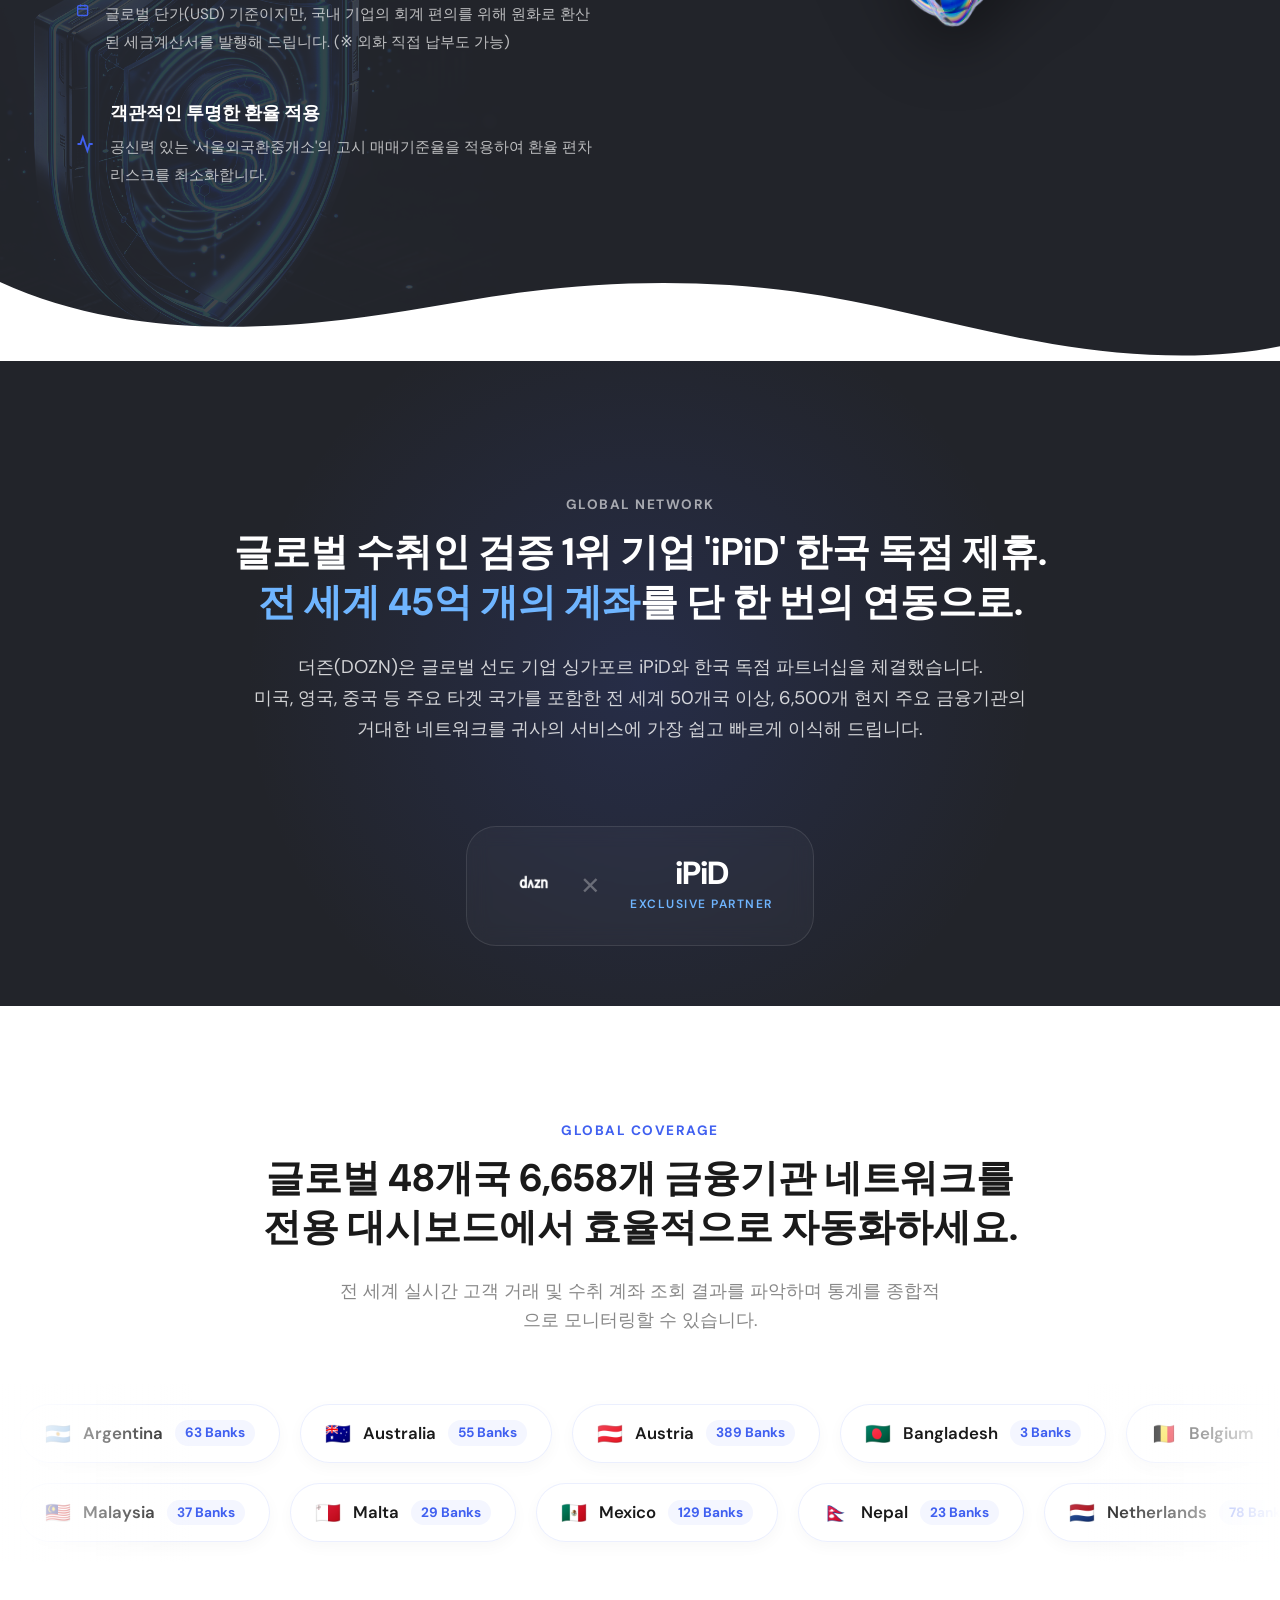
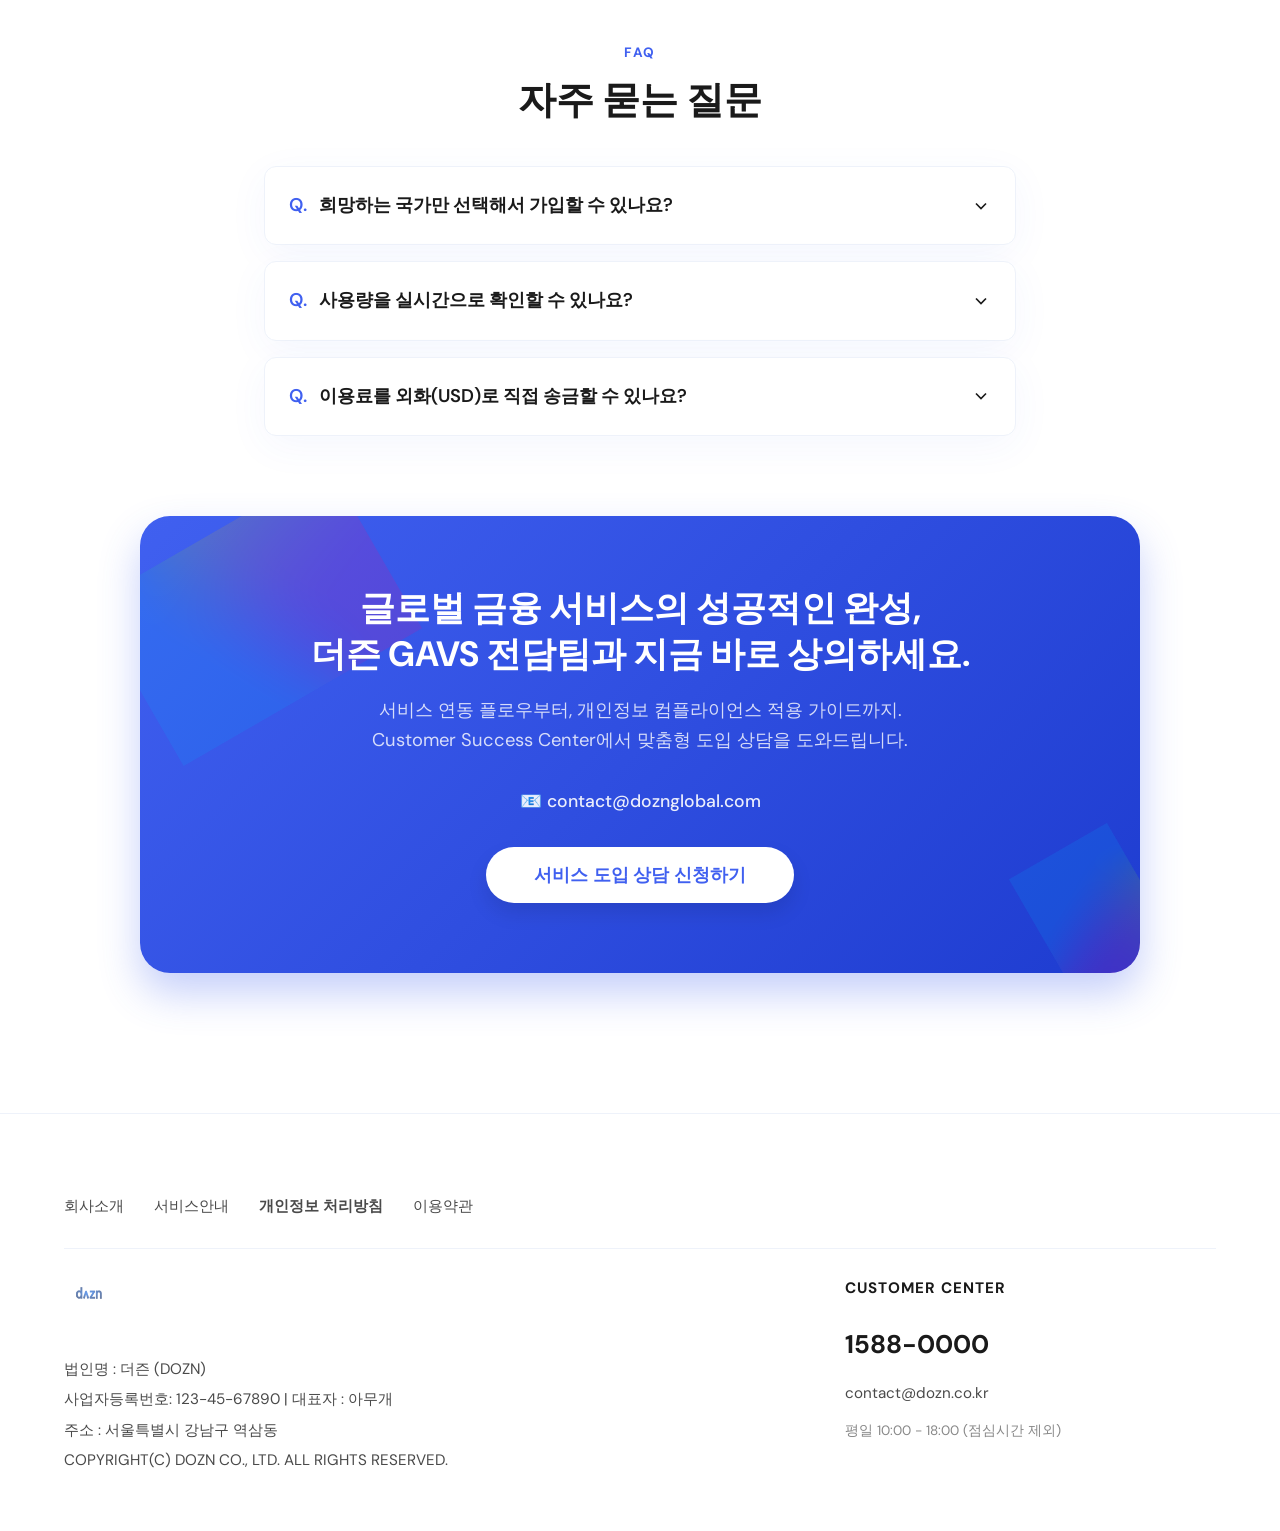
==== commit f2a93748: "update landing page" ====
--- a/index.html
+++ b/index.html
@@ -4,12 +4,13 @@
     <meta charset="UTF-8">
     <meta name="viewport" content="width=device-width, initial-scale=1.0">
     <title>Global Account Verification Service | DOZN</title>
+    <link rel="icon" type="image/png" href="assets/favicon.png">
     <link rel="stylesheet" href="styles.css">
 </head>
 <body>
     <!-- Top Nav Overlay -->
     <nav>
-        <div class="container" style="display: flex; justify-content: space-between; align-items: center; width: 100%;">
+        <div class="container nav-container" style="display: flex; justify-content: space-between; align-items: center; width: 100%;">
             <div class="logo">
                 <img src="assets/img_172_189.png" alt="DOZN" class="logo-white" style="height: 28px; object-fit: contain;">
             </div>
@@ -29,11 +30,17 @@
             <div class="container hero">
                 <div class="hero-content animate-on-scroll" style="opacity: 1; transform: translateY(0);">
                     <p class="subtitle">Global Account Verification Service</p>
-                    <h1>API 연동을 통한 최선의 솔루션<br>글로벌 계좌 검증이 더욱 쉽고 간편해집니다.</h1>
-                    <div style="display: flex; gap: 16px; align-items: center; margin-top: 32px;">
-                        <a href="#features" class="hero-action-link">
-                            시작하기 
+                    <h1 style="font-size: 3rem; line-height: 1.3;">글로벌 계좌 검증 서비스</h1>
+                    <p style="color: rgba(255,255,255,0.85); font-size: 1.15rem; line-height: 1.6; margin-top: 24px; max-width: 800px; word-break: keep-all;">
+                        전 세계 26개국 이상의 현지 금융기관 네트워크 연동.<br>단 한 번의 API 연동으로 수취인의 계좌 유효성과 예금주 일치 여부를 즉시 대조합니다. 더즌(DOZN) 글로벌 계좌 검증 서비스(GAVS)와 함께 가장 안전한 크로스보더(Cross-border) 결제를 시작하세요.
+                    </p>
+                    <div class="hero-action-buttons" style="display: flex; gap: 16px; align-items: center; margin-top: 36px;">
+                        <a href="#contact" class="hero-action-link" style="display: flex; align-items: center; background: white; color: var(--accent-blue); padding: 12px 24px; border-radius: 40px;">
+                            서비스 도입 문의하기 
                             <svg width="20" height="20" viewBox="0 0 24 24" fill="none" stroke="currentColor" stroke-width="2" style="margin-left: 8px;"><path d="M5 12h14"></path><path d="M12 5l7 7-7 7"></path></svg>
+                        </a>
+                        <a href="#" class="btn-secondary" style="background: rgba(255,255,255,0.1); border: 1px solid rgba(255,255,255,0.3); color: white; padding: 12px 24px; border-radius: 40px; font-weight: 600; text-decoration: none;">
+                            API 규격서 확인
                         </a>
                     </div>
                 </div>
@@ -46,43 +53,343 @@
             </div>
         </section>
 
-        <!-- Overlapping Features Container -->
-        <section class="container overlap-cards" id="features">
-            <div class="grid-3">
-                <div class="card animate-on-scroll">
-                    <img src="assets/img_172_191.png" alt="Coverage" class="card-icon">
-                    <h3 class="card-title">폭넓은 커버리지</h3>
-                    <p class="card-desc">글로벌 48개국, 6,658개 이상의 주요 금융기관과 직접 연결된 네트워크를 통해 전 세계 수취 계좌를 실시간으로 확인합니다.</p>
-                </div>
-                <div class="card animate-on-scroll" style="transition-delay: 0.1s;">
-                    <img src="assets/img_172_1085.png" alt="API" class="card-icon">
-                    <h3 class="card-title">즉시, 쉬운 연동</h3>
-                    <p class="card-desc">표준 API 통신 방식으로 개발 리소스를 최소화하며, 전용 대시보드를 통해 현황을 실시간 모니터링할 수 있습니다.</p>
-                </div>
-                <div class="card animate-on-scroll" style="transition-delay: 0.2s;">
-                    <img src="assets/img_172_192.png" alt="Safety" class="card-icon">
-                    <h3 class="card-title">글로벌 표준 준수</h3>
-                    <p class="card-desc">ISO 20022 국제 표준 데이터로 수취 거절 및 반송 리스크를 완벽히 식별하고 차단합니다.</p>
-                </div>
-            </div>
-        </section>
-
-        <!-- Process / Architecture -->
-        <section class="section-wrapper" style="position: relative; overflow: hidden; background-color: var(--bg-gray);">
+        <!-- Section 3: Market Problem -->
+        <section class="section-wrapper animate-on-scroll" id="market-problem" style="background-color: var(--bg-dark); color: white; text-align: center; position: relative;">
+            <div class="container" style="max-width: 900px; position: relative; z-index: 10;">
+                <p class="subtitle-sm" style="color: rgba(255,255,255,0.6);">Market Problem</p>
+                <h2 class="section-title" style="font-size: 2.4rem; line-height: 1.4;">
+                    글로벌 해외 송금 <span style="color: #ff6b6b; font-weight: 800;">10건 중 1건</span>은<br>'정보 오류'로 실패합니다.
+                </h2>
+                <div style="background: rgba(255, 255, 255, 0.03); border: 1px solid rgba(255, 255, 255, 0.08); border-radius: 24px; padding: 48px; margin: 40px auto 0; box-shadow: 0 20px 40px rgba(0,0,0,0.2);">
+                    <h3 style="font-size: 1.6rem; margin-bottom: 24px; color: white;">
+                        수취인 미확인으로 버려지는 <span style="color: #ff6b6b; font-weight: 800; font-size: 2rem;">169조 원</span>의 손실, 이제 끊어내야 할 때입니다.
+                    </h3>
+                    <p style="color: rgba(255,255,255,0.75); font-size: 1.1rem; line-height: 1.7; text-align: left; margin: 0 auto; word-break: keep-all;">
+                        오기입된 정보로 인한 반송 수수료(Bounce Fee), 환전 손실(FX Loss), 그리고 송금 복구(Repair)에 들어가는 숨은 수작업 비용까지. 잘못된 해외 송금으로 발생하는 글로벌 금융 손실은 연간 약 118억 달러(한화 약 169조 원)에 달합니다.<br><br>
+                        자금세탁방지(AML)를 위해 '수취인 확인'을 법적 의무화하고 있는 글로벌 금융 규제 흐름, 이제 더즌(DOZN) GAVS의 실시간 사전 검증 시스템으로 가장 앞서서 대비하세요.
+                    </p>
+                </div>
+            </div>
+            <!-- Bottom Wave -->
+            <div class="wave-bottom">
+                <svg data-name="Layer 1" xmlns="http://www.w3.org/2000/svg" viewBox="0 0 1200 120" preserveAspectRatio="none">
+                    <path d="M321.39,56.44c58-10.79,114.16-30.13,172-41.86,82.39-16.72,168.19-17.73,250.45-.39C823.78,31,906.67,72,985.66,92.83c70.05,18.48,146.53,26.09,214.34,3V120H0V0C100.82,73.5,213.19,76.54,321.39,56.44Z" style="fill: var(--bg-light);"></path>
+                </svg>
+            </div>
+        </section>
+
+        <!-- Section 2: Global Compliance & UX Guide -->
+        <section class="section-wrapper animate-on-scroll" id="compliance" style="padding: 100px 0; background-color: var(--bg-light); position: relative;">
+            <!-- Subtle background accent -->
+            <div style="position: absolute; top: 0; left: 0; right: 0; height: 100%; background: radial-gradient(circle at 50% 0%, rgba(64,96,240,0.03) 0%, transparent 60%); pointer-events: none;"></div>
+            
+            <div class="container" style="max-width: 900px; text-align: center; position: relative;">
+                <p class="subtitle-sm" style="display: inline-block; padding: 6px 16px; background: rgba(64,96,240,0.05); border-radius: 20px; border: 1px solid rgba(64,96,240,0.1);">Global Compliance</p>
+                <h2 class="section-title" style="margin-top: 16px;">글로벌 스탠다드 금융 컴플라이언스의 완성,<br>'<span style="color: var(--accent-blue);">정확한 예금주 사전 검증</span>'에서 시작됩니다.</h2>
+                <p style="color: var(--text-secondary); font-size: 1.15rem; line-height: 1.7; margin-top: 24px; font-weight: 400;">
+                    갈수록 강화되는 자금세탁방지(AML) 등 국제 금융 규제. 안전한 크로스보더(Cross-border) 송금을 위해서는 자금이 이동하기 전 수취인의 명의를 명확하게 대조하는 것이 글로벌 스탠다드의 <strong>필수 요건</strong>입니다.<br><br>
+                    더즌(DOZN) GAVS는 전 세계 현지 금융기관과의 실시간 대조를 통해 오송금 및 금융 범죄 연루 리스크를 사전에 차단하고, 귀사의 서비스가 글로벌 컴플라이언스 기준에 부합할 수 있도록 강력한 기반을 제공합니다.
+                </p>
+
+                <div class="compliance-card" style="margin-top: 60px; padding: 40px; background: white; border-radius: 24px; text-align: left; border: 1px solid var(--border-line); box-shadow: 0 10px 40px rgba(0,0,0,0.03); position: relative; overflow: hidden; cursor: default;">
+                    <!-- Decorative background blur for modern aesthetic -->
+                    <div style="position: absolute; top: -60px; right: -60px; width: 180px; height: 180px; background: var(--accent-blue); opacity: 0.04; border-radius: 50%; filter: blur(40px);"></div>
+                    <div style="position: absolute; bottom: -40px; left: -40px; width: 120px; height: 120px; background: var(--accent-blue); opacity: 0.03; border-radius: 50%; filter: blur(30px);"></div>
+
+                    <div class="compliance-flex">
+                        <!-- Icon Box with gradient background -->
+                        <div style="flex-shrink: 0; display: flex; align-items: center; justify-content: center; width: 64px; height: 64px; background: linear-gradient(135deg, #f4f6ff 0%, #ffffff 100%); border-radius: 16px; border: 1px solid rgba(64,96,240,0.15); box-shadow: 0 4px 15px rgba(64,96,240,0.05);">
+                            <svg width="28" height="28" viewBox="0 0 24 24" fill="none" stroke="var(--accent-blue)" stroke-width="2" stroke-linecap="round" stroke-linejoin="round"><rect x="3" y="3" width="18" height="18" rx="2" ry="2"></rect><line x1="3" y1="9" x2="21" y2="9"></line><line x1="9" y1="21" x2="9" y2="9"></line></svg>
+                        </div>
+                        
+                        <!-- Content Area -->
+                        <div style="flex: 1;">
+                            <div style="display: flex; align-items: center; gap: 12px; margin-bottom: 12px; flex-wrap: wrap;">
+                                <h3 style="font-size: 1.4rem; color: var(--text-primary); margin: 0; letter-spacing: -0.5px;">실무진의 기획 리소스를 줄여주는 <span style="color: var(--accent-blue);">'UX/UI 및 약관 템플릿'</span> 지원</h3>
+                                <span style="display: inline-flex; align-items: center; justify-content: center; background: rgba(64,96,240,0.08); color: var(--accent-blue); padding: 4px 10px; border-radius: 6px; font-size: 0.85rem; font-weight: 700; border: 1px solid rgba(64,96,240,0.1);">프리미엄 혜택</span>
+                            </div>
+                            <p style="color: var(--text-secondary); font-size: 1.05rem; line-height: 1.7; margin: 0;">
+                                글로벌 계좌 조회 시, 해외망 통신을 위해 필연적으로 <strong>'개인정보 국외 이전'</strong> 동의 절차가 수반됩니다.<br>
+                                서비스 기획 단계에서 리소스를 낭비하지 않도록, 더즌이 실무에서 즉시 참고할 수 있는 <b>맞춤형 가이드라인</b>을 제공합니다.
+                            </p>
+                        </div>
+                    </div>
+                </div>
+            </div>
+            <style>
+                .compliance-card {
+                    transition: transform 0.4s cubic-bezier(0.175, 0.885, 0.32, 1.275), box-shadow 0.4s ease, border-color 0.4s ease;
+                }
+                .compliance-card:hover { 
+                    transform: translateY(-8px); 
+                    box-shadow: 0 25px 50px rgba(64,96,240,0.1) !important; 
+                    border-color: rgba(64,96,240,0.3) !important; 
+                }
+                .compliance-flex {
+                    display: flex;
+                    align-items: flex-start;
+                    gap: 24px;
+                    position: relative;
+                    z-index: 10;
+                }
+                @media (max-width: 768px) {
+                    .compliance-flex {
+                        flex-direction: column;
+                        align-items: center;
+                        text-align: center;
+                    }
+                    .compliance-flex > div:first-child {
+                        margin-bottom: 8px;
+                    }
+                    .compliance-flex > div:last-child > div:first-child {
+                        justify-content: center;
+                    }
+                }
+            </style>
+        </section>
+
+        <!-- Section 4: Core Features -->
+        <section class="section-wrapper animate-on-scroll" id="core-features" style="background-color: var(--bg-gray); padding: 100px 0;">
+            <div class="container" style="text-align: center;">
+                <p class="subtitle-sm">Core Features</p>
+                <h2 class="section-title">단순한 O/X 조회를 넘어선,<br><span style="color: var(--accent-blue);">지능형 글로벌 예금주 검증 솔루션</span></h2>
+                
+                <div class="grid-4" style="margin-top: 60px; text-align: left;">
+                    <div class="feature-card">
+                        <div class="feature-icon" style="font-size: 2.5rem; margin-bottom: 20px;">🔄</div>
+                        <h3 style="font-size: 1.4rem; margin-bottom: 12px;">스마트 라우팅</h3>
+                        <p style="color: var(--accent-blue); font-weight: 600; font-size: 0.95rem; margin-bottom: 12px;">전 세계 6,500개 금융망 중 최적의 검증 경로 탐색</p>
+                        <p style="color: var(--text-secondary); font-size: 1rem; line-height: 1.6;">사용자가 입력한 국가와 은행 식별 코드(BIC/SWIFT)를 즉시 분석합니다. 수많은 글로벌 금융망 중 실시간 검증이 가능한 가장 빠르고 안정적인 라우팅 경로를 시스템이 자동으로 찾아 연결합니다.</p>
+                    </div>
+                    <div class="feature-card">
+                        <div class="feature-icon" style="font-size: 2.5rem; margin-bottom: 20px;">💡</div>
+                        <h3 style="font-size: 1.4rem; margin-bottom: 12px;">지능형 매칭 & 정정 제안</h3>
+                        <p style="color: var(--accent-blue); font-weight: 600; font-size: 0.95rem; margin-bottom: 12px;">단순 거절이 아닌, 올바른 예금주명을 제안합니다</p>
+                        <p style="color: var(--text-secondary); font-size: 1rem; line-height: 1.6;">입력된 성명과 실제 명의 일치도를 알고리즘으로 분석합니다. 오류 발생 시, 정확한 전체 이름을 자동으로 제안하여 송금 성공률을 극대화합니다.</p>
+                        <div class="signal-badges" style="margin-top: 16px;">
+                            <span class="signal-badge signal-strong"><span class="dot"></span>Strong (일치 확실)</span>
+                            <span class="signal-badge signal-partial"><span class="dot"></span>Partial (부분 일치)</span>
+                            <span class="signal-badge signal-weak"><span class="dot"></span>Weak (불일치)</span>
+                        </div>
+                    </div>
+                    <div class="feature-card">
+                        <div class="feature-icon" style="font-size: 2.5rem; margin-bottom: 20px;">🛡️</div>
+                        <h3 style="font-size: 1.4rem; margin-bottom: 12px;">계좌 리스크 분석</h3>
+                        <p style="color: var(--accent-blue); font-weight: 600; font-size: 0.95rem; margin-bottom: 12px;">숨겨진 '사기 위험도'까지 선제적 감지</p>
+                        <p style="color: var(--text-secondary); font-size: 1rem; line-height: 1.6;">리스크 관리에 가장 엄격한 영국(UK) 금융 표준을 선제적으로 도입했습니다. 대상 계좌의 상태와 위험도를 수치로 환산하여 사기 의심 계좌 송금을 차단합니다.</p>
+                    </div>
+                    <div class="feature-card">
+                        <div class="feature-icon" style="font-size: 2.5rem; margin-bottom: 20px;">📊</div>
+                        <h3 style="font-size: 1.4rem; margin-bottom: 12px;">운영 대시보드 & 대량 검증</h3>
+                        <p style="color: var(--accent-blue); font-weight: 600; font-size: 0.95rem; margin-bottom: 12px;">운영 및 정산팀을 위한 실시간 통제 센터</p>
+                        <p style="color: var(--text-secondary); font-size: 1rem; line-height: 1.6;">수천 건의 예금주 조회를 처리하는 벌크(Bulk) API를 지원합니다. 전용 대시보드를 통해 국가별 호출 현황, 통계, 차단 내역을 다각도로 파악할 수 있습니다.</p>
+                    </div>
+                </div>
+            </div>
+            
+            <div class="wave-bottom" style="z-index: 20;">
+                <svg data-name="Layer 1" xmlns="http://www.w3.org/2000/svg" viewBox="0 0 1200 120" preserveAspectRatio="none">
+                    <path d="M321.39,56.44c58-10.79,114.16-30.13,172-41.86,82.39-16.72,168.19-17.73,250.45-.39C823.78,31,906.67,72,985.66,92.83c70.05,18.48,146.53,26.09,214.34,3V120H0V0C100.82,73.5,213.19,76.54,321.39,56.44Z" style="fill: var(--bg-light);"></path>
+                </svg>
+            </div>
+        </section>
+
+        <!-- Section 6: Value Proposition -->
+        <section class="section-wrapper animate-on-scroll" id="value-proposition" style="padding: 100px 0; background-color: var(--bg-light); border-bottom: 1px solid var(--border-line);">
+            <div class="container" style="text-align: center;">
+                <p class="subtitle-sm">Value Proposition</p>
+                <h2 class="section-title">해외 송금 앱부터 플랫폼 대량 정산까지,<br>어떤 비즈니스든 <span style="color: var(--accent-blue);">'확실성'과 '신뢰'</span>를 더합니다.</h2>
+
+                <!-- Tabs UI -->
+                <div class="tabs-container" style="margin-top: 50px;">
+                    <div class="tab-buttons">
+                        <button class="tab-btn active" data-tab="tab-b2c">
+                            📱 인터넷 / 모바일 뱅킹
+                            <span class="tab-btn-sub">B2C 해외 송금</span>
+                        </button>
+                        <button class="tab-btn" data-tab="tab-b2b">
+                            🏢 마켓플레이스 / 플랫폼
+                            <span class="tab-btn-sub">B2B 펌뱅킹 대량 정산</span>
+                        </button>
+                    </div>
+
+                    <!-- B2C Tab Content -->
+                    <div class="tab-content active" id="tab-b2c">
+                        <div class="tab-grid" style="text-align: left;">
+                            <div class="tab-text-content">
+                                <ul class="val-prop-list">
+                                    <li>
+                                        <div class="icon-label">📉</div>
+                                        <div>
+                                            <strong>사후 처리 비용(Repair Cost) 획기적 절감</strong>
+                                            <p>자금이 이동하기 전 선제적으로 계좌를 검증하여, 반송 및 수작업 처리에 낭비되는 행정 비용과 환차손을 없앱니다.</p>
+                                        </div>
+                                    </li>
+                                    <li>
+                                        <div class="icon-label">🛡️</div>
+                                        <div>
+                                            <strong>고객 자산 보호 및 사기 피해 예방</strong>
+                                            <p>'이 사람이 맞나?' 하는 사용자의 불안감을 해소하고, 고도화되는 금융 사기 피해로부터 고객의 자산을 안전하게 보호합니다.</p>
+                                        </div>
+                                    </li>
+                                    <li>
+                                        <div class="icon-label">🌍</div>
+                                        <div>
+                                            <strong>글로벌 스탠다드 컴플라이언스 준수</strong>
+                                            <p>유령/도용 계좌를 식별하여 자금세탁(AML) 위반 소지를 줄이고, 강화되는 글로벌 금융 규제 흐름에 완벽히 대응합니다.</p>
+                                        </div>
+                                    </li>
+                                </ul>
+                            </div>
+                            <div class="tab-mockup">
+                                <div class="phone-mockup">
+                                    <div class="phone-sensor"></div>
+                                    <div class="phone-screen">
+                                        <div class="mockup-header" style="padding: 20px; font-weight: bold; border-bottom: 1px solid #eee; text-align: center;">Toss Bank</div>
+                                        <div class="mockup-body" style="padding: 20px; background: #f8f9fa; height: 100%;">
+                                            <div style="font-size: 1.2rem; font-weight: bold; margin-bottom: 20px;">송금하기</div>
+                                            <div style="background: white; border-radius: 12px; padding: 20px; text-align: center; box-shadow: 0 4px 15px rgba(0,0,0,0.05); margin-bottom: 20px;">
+                                                <div style="color: var(--accent-blue); font-size: 2rem; font-weight: 700; margin-bottom: 8px;">$ 10,000.00</div>
+                                                <div style="color: var(--text-secondary); font-size: 0.9rem;">US • Bank of America<br>012-345-6789</div>
+                                            </div>
+                                            
+                                            <!-- Fake overlay popup -->
+                                            <div class="mockup-popup slide-up" style="background: white; border-radius: 16px; padding: 24px; box-shadow: 0 -10px 40px rgba(0,0,0,0.1); position: absolute; bottom: 0; left: 0; right: 0; transform: translateY(0); animation: slideUpMockup 1s ease forwards; animation-delay: 0.5s;">
+                                                <div style="text-align: center; margin-bottom: 16px;">
+                                                    <span style="font-size: 2rem;">⚠️</span>
+                                                </div>
+                                                <h4 style="text-align: center; margin-bottom: 16px; font-size: 1.1rem;">받는 분이 이 사람이 맞나요?</h4>
+                                                <div style="background: #f4f6ff; border-radius: 8px; padding: 16px; text-align: center; margin-bottom: 16px; position: relative;">
+                                                    <div style="position: absolute; top: 0; right: 0; transform: translate(30%, -30%);"><span class="signal-badge signal-partial"><span class="dot"></span>Partial</span></div>
+                                                    <div style="font-weight: 700; font-size: 1.3rem; color: var(--accent-blue); margin-bottom: 4px;">Fabioli Kim</div>
+                                                    <div style="font-size: 0.85rem; color: var(--text-muted);">입력하신 이름: Fabli Kim</div>
+                                                </div>
+                                                <div style="background: var(--accent-blue); color: white; border-radius: 8px; padding: 14px; text-align: center; font-weight: bold;">이 이름으로 변경하여 송금</div>
+                                            </div>
+                                        </div>
+                                    </div>
+                                </div>
+                            </div>
+                        </div>
+                    </div>
+
+                    <!-- B2B Tab Content -->
+                    <div class="tab-content" id="tab-b2b">
+                        <div class="tab-grid" style="text-align: left;">
+                            <div class="tab-text-content">
+                                <p style="font-size:0.95rem; color:var(--text-muted); margin-bottom:24px; padding: 12px 16px; background: var(--bg-gray); border-radius: 8px; display: inline-block;">
+                                    <strong>※ 추천 대상:</strong> 오픈마켓, 크리에이터 플랫폼, 여행/숙박 플랫폼, 애드테크
+                                </p>
+                                <ul class="val-prop-list">
+                                    <li>
+                                        <div class="icon-label">🎧</div>
+                                        <div>
+                                            <strong>정산 지연 방지 및 CS 티켓 제로화</strong>
+                                            <p>글로벌 결제 오류의 약 10%는 단순 계좌 오기에서 발생합니다. 셀러 정보 오입력을 사전 차단하여 파트너들의 CS 문의를 획기적으로 줄입니다.</p>
+                                        </div>
+                                    </li>
+                                    <li>
+                                        <div class="icon-label">🤝</div>
+                                        <div>
+                                            <strong>확실한 정산 경험으로 셀러 락인(Lock-in)</strong>
+                                            <p>등록 단계에서 즉각적인 피드백을 주어 확실하고 신뢰도 높은 정산 통계 경험을 제공하고 셀러 이탈을 막습니다.</p>
+                                        </div>
+                                    </li>
+                                    <li>
+                                        <div class="icon-label">🔒</div>
+                                        <div>
+                                            <strong>BEC(비즈니스 이메일 침해) 사기 완벽 방어</strong>
+                                            <p>해커가 파트너의 이메일을 해킹해 은행 계좌를 바꿔치기하여 대금을 가로채는 신종 사기를 실제 명의 대조를 통해 완벽히 무력화합니다.</p>
+                                        </div>
+                                    </li>
+                                </ul>
+                            </div>
+                            <div class="tab-mockup">
+                                <div class="dashboard-mockup">
+                                    <div class="dash-window-controls">
+                                        <span class="dash-dot" style="background:#ff5f56;"></span>
+                                        <span class="dash-dot" style="background:#ffbd2e;"></span>
+                                        <span class="dash-dot" style="background:#27c93f;"></span>
+                                    </div>
+                                    <div class="dash-header" style="padding: 16px 20px; border-bottom: 1px solid #eee; font-weight: bold; font-family: monospace;">Admin Settlement Validation Dashboard</div>
+                                    <div class="dash-body" style="padding: 20px; font-family: monospace; font-size: 0.9rem;">
+                                        <div class="dash-row" style="display: flex; justify-content: space-between; padding: 12px; background: #f8f9fa; border-radius: 6px; margin-bottom: 8px;">
+                                            <span>[SELLER_001] US Acc: ***8592</span>
+                                            <span style="color: #27c93f; font-weight: bold;">[PASS] Match: Strong</span>
+                                        </div>
+                                        <div class="dash-row" style="display: flex; justify-content: space-between; padding: 12px; background: #fff5f5; border-radius: 6px; border: 1px solid #ffdcdc; margin-bottom: 8px; box-shadow: 0 4px 10px rgba(255,0,0,0.05);">
+                                            <span>[SELLER_002] UK Acc: ***1940</span>
+                                            <span style="color: #ff5f56; font-weight: bold;">[BLOCK] Name Mismatch / High Risk</span>
+                                        </div>
+                                        <div class="dash-row" style="display: flex; justify-content: space-between; padding: 12px; background: #f8f9fa; border-radius: 6px; margin-bottom: 8px;">
+                                            <span>[SELLER_003] SG Acc: ***3312</span>
+                                            <span style="color: #27c93f; font-weight: bold;">[PASS] Match: Strong</span>
+                                        </div>
+                                         <div class="dash-row" style="display: flex; justify-content: space-between; padding: 12px; background: #fffdf5; border-radius: 6px; border: 1px solid #ffeeba; margin-bottom: 8px;">
+                                            <span>[SELLER_004] JP Acc: ***9918</span>
+                                            <span style="color: #ffbd2e; font-weight: bold;">[WARN] Match: Partial (Auto-corrected)</span>
+                                        </div>
+                                    </div>
+                                </div>
+                            </div>
+                        </div>
+                    </div>
+                </div>
+            </div>
+            <div class="wave-bottom" style="z-index: 20;">
+                <svg data-name="Layer 1" xmlns="http://www.w3.org/2000/svg" viewBox="0 0 1200 120" preserveAspectRatio="none">
+                    <path d="M321.39,56.44c58-10.79,114.16-30.13,172-41.86,82.39-16.72,168.19-17.73,250.45-.39C823.78,31,906.67,72,985.66,92.83c70.05,18.48,146.53,26.09,214.34,3V120H0V0C100.82,73.5,213.19,76.54,321.39,56.44Z" style="fill: var(--bg-gray);"></path>
+                </svg>
+            </div>
+        </section>
+
+        <!-- Section 3 : Onboarding Process -->
+        <section class="section-wrapper" id="process" style="position: relative; overflow: hidden; background-color: var(--bg-gray);">
             <!-- Background Graphic -->
             <img src="assets/img_172_1071.png" alt="" class="bg-graphic-middle">
             
-            <div class="container animate-on-scroll" style="text-align: center; max-width: 800px; margin: 0 auto; padding: 60px 20px; position: relative; z-index: 10;">
-                <p class="subtitle-sm">SERVICE FLOW</p>
-                <h2 class="section-title">단 하루만에 글로벌 계좌를<br>연결해보세요.</h2>
-                <p style="color: var(--text-secondary); font-size: 1.15rem; margin: 24px 0 40px; line-height: 1.6;">
-                    글로벌 제휴사는 더즌과 독점 제휴하여 전 세계 예금주 정보를 안전하게 조회합니다.<br>
-                    복잡한 연동 문서나 지연 없이, 즉시 사용 가능한 API로 시작하세요.
+            <div class="container animate-on-scroll" style="max-width: 900px; margin: 0 auto; padding: 60px 20px; position: relative; z-index: 10;">
+                <div style="text-align: center;">
+                    <p class="subtitle-sm">Onboarding Process</p>
+                    <h2 class="section-title">계약부터 정식 서비스 출시까지, 단 30일.</h2>
+                    <p style="color: var(--text-secondary); font-size: 1.15rem; margin: 24px 0 60px; line-height: 1.6;">
+                        표준화된 API 규격서와 더즌의 체계적인 전담 온보딩 가이드로 귀사의 개발 리소스를 최소화하세요.
+                    </p>
+                </div>
+
+                <div style="display: flex; flex-direction: column; gap: 24px;">
+                    <div style="display: flex; gap: 24px; align-items: flex-start; background: white; padding: 32px; border-radius: 16px; box-shadow: var(--shadow-soft);">
+                        <div style="flex-shrink: 0; background: var(--bg-gray); color: var(--accent-blue); font-weight: 700; font-size: 1.2rem; padding: 8px 16px; border-radius: 8px;">D-30</div>
+                        <div>
+                            <h4 style="font-size: 1.2rem; margin-bottom: 8px;">신청 및 심사</h4>
+                            <p style="color: var(--text-secondary); margin: 0;">서비스 이용 계약 체결 및 필수 증빙 서류 접수</p>
+                        </div>
+                    </div>
+                    <div style="display: flex; gap: 24px; align-items: flex-start; background: white; padding: 32px; border-radius: 16px; box-shadow: var(--shadow-soft);">
+                        <div style="flex-shrink: 0; background: var(--bg-gray); color: var(--accent-blue); font-weight: 700; font-size: 1.2rem; padding: 8px 16px; border-radius: 8px;">D-20</div>
+                        <div>
+                            <h4 style="font-size: 1.2rem; margin-bottom: 8px;">연동 개발</h4>
+                            <p style="color: var(--text-secondary); margin: 0;">API 규격서 기반 연동, 개인정보 위수탁 필수 요건 시스템 구현</p>
+                        </div>
+                    </div>
+                    <div style="display: flex; gap: 24px; align-items: flex-start; background: white; padding: 32px; border-radius: 16px; box-shadow: var(--shadow-soft);">
+                        <div style="flex-shrink: 0; background: var(--bg-gray); color: var(--accent-blue); font-weight: 700; font-size: 1.2rem; padding: 8px 16px; border-radius: 8px;">D-7</div>
+                        <div>
+                            <h4 style="font-size: 1.2rem; margin-bottom: 8px;">상호 검증</h4>
+                            <p style="color: var(--text-secondary); margin: 0;">테스트 데이터 기반 크로스체크 및 출시 전 내부 정책 재확인</p>
+                        </div>
+                    </div>
+                    <div style="display: flex; gap: 24px; align-items: flex-start; background: white; padding: 32px; border-radius: 16px; box-shadow: var(--shadow-soft); border: 2px solid var(--accent-blue);">
+                        <div style="flex-shrink: 0; background: var(--accent-blue); color: white; font-weight: 700; font-size: 1.2rem; padding: 8px 16px; border-radius: 8px;">D-Day</div>
+                        <div>
+                            <h4 style="font-size: 1.2rem; margin-bottom: 8px;">출시 및 밀착 운영</h4>
+                            <p style="color: var(--text-secondary); margin: 0;">정식 서비스 오픈! 출시 직후 최대 72시간 <strong><span style="color: var(--accent-blue); background: rgba(64,96,240,0.1); padding: 2px 8px; border-radius: 4px;">골든타임</span></strong> 집중 모니터링을 통해 안정적인 안착을 돕습니다.</p>
+                        </div>
+                    </div>
+                </div>
+                <p style="text-align: center; color: var(--text-muted); font-size: 0.9rem; margin-top: 32px;">
+                    ※ 연동 개발 소요 기간은 고객사 상황에 따라 유연하게 조정될 수 있습니다.
                 </p>
-                <div>
-                    <button class="btn-primary">연동 안내</button>
-                    <button class="btn-secondary" style="margin-left: 12px; background: rgba(255,255,255,0.7); backdrop-filter: blur(5px);">문의하기</button>
-                </div>
             </div>
 
             <!-- Transition Wave (Masks the graphic cleanly) -->
@@ -93,35 +400,42 @@
             </div>
         </section>
 
-        <!-- Dark Features / Values Section -->
-        <section class="section-wrapper dark" id="benefits">
-
+        <!-- Section 4 : Features -->
+        <section class="section-wrapper dark" id="features">
             <div class="container dark-grid animate-on-scroll">
                 <div>
-                    <p class="subtitle-sm">VALUE PROPOSITION</p>
-                    <h2 class="section-title">더즌 솔루션 도입 시<br><span style="color:var(--accent-blue);">새로운 비용 효율</span>을 누리세요.</h2>
+                    <p class="subtitle-sm">기능 소개</p>
+                    <h2 class="section-title">글로벌 스탠다드 과금,<br><span style="color:var(--accent-blue);">회계 처리는 한국식</span>으로 편리하게.</h2>
+                    <p style="color: rgba(255,255,255,0.85); font-size: 1.15rem; margin-top: 16px;">
+                        사용하지 않는 국가에 대한 요금 청구는 없습니다. 실제 조회가 발생한 국가에 대해서만 합리적으로 과금됩니다.
+                    </p>
                     <ul class="dark-list">
                         <li>
-                            <svg width="24" height="24" viewBox="0 0 24 24" fill="none" stroke="var(--accent-blue)" stroke-width="2.5"><path d="M22 11.08V12a10 10 10 0 1 1-5.93-9.14"></path><polyline points="22 4 12 14.01 9 11.01"></polyline></svg>
-                            사전 검증을 통한 금융사 사후 처리 비용 절감
+                            <svg width="24" height="24" viewBox="0 0 24 24" fill="none" stroke="var(--accent-blue)" stroke-width="2.5"><path d="M21.21 15.89A10 10 0 1 1 8 2.83"></path><path d="M22 12A10 10 0 0 0 12 2v10z"></path></svg>
+                            <div>
+                                <strong style="display: block; font-size: 1.15rem; margin-bottom: 4px; color: white;">전용 관리자 대시보드</strong>
+                                <span style="font-size: 0.95rem; color: rgba(255,255,255,0.7);">언제든 국가별 실시간 검증 내역과 API 호출 사용량을 투명하게 모니터링하세요.</span>
+                            </div>
                         </li>
                         <li>
-                            <svg width="24" height="24" viewBox="0 0 24 24" fill="none" stroke="var(--accent-blue)" stroke-width="2.5"><path d="M22 11.08V12a10 10 10 0 1 1-5.93-9.14"></path><polyline points="22 4 12 14.01 9 11.01"></polyline></svg>
-                            계좌 소유주 실명 대조를 통한 정산 사기 차단
+                            <svg width="24" height="24" viewBox="0 0 24 24" fill="none" stroke="var(--accent-blue)" stroke-width="2.5"><rect x="3" y="4" width="18" height="18" rx="2" ry="2"></rect><line x1="16" y1="2" x2="16" y2="6"></line><line x1="8" y1="2" x2="8" y2="6"></line><line x1="3" y1="10" x2="21" y2="10"></line></svg>
+                            <div>
+                                <strong style="display: block; font-size: 1.15rem; margin-bottom: 4px; color: white;">회계 처리가 편한 원화(KRW) 세금계산서</strong>
+                                <span style="font-size: 0.95rem; color: rgba(255,255,255,0.7);">글로벌 단가(USD) 기준이지만, 국내 기업의 회계 편의를 위해 원화로 환산된 세금계산서를 발행해 드립니다. (※ 외화 직접 납부도 가능)</span>
+                            </div>
                         </li>
                         <li>
-                            <svg width="24" height="24" viewBox="0 0 24 24" fill="none" stroke="var(--accent-blue)" stroke-width="2.5"><path d="M22 11.08V12a10 10 10 0 1 1-5.93-9.14"></path><polyline points="22 4 12 14.01 9 11.01"></polyline></svg>
-                            글로벌 스탠다드 적용으로 컴플라이언스 준수
+                            <svg width="24" height="24" viewBox="0 0 24 24" fill="none" stroke="var(--accent-blue)" stroke-width="2.5"><polyline points="22 12 18 12 15 21 9 3 6 12 2 12"></polyline></svg>
+                            <div>
+                                <strong style="display: block; font-size: 1.15rem; margin-bottom: 4px; color: white;">객관적인 투명한 환율 적용</strong>
+                                <span style="font-size: 0.95rem; color: rgba(255,255,255,0.7);">공신력 있는 '서울외국환중개소'의 고시 매매기준율을 적용하여 환율 편차 리스크를 최소화합니다.</span>
+                            </div>
                         </li>
                     </ul>
-                    <a href="#contact" class="hero-action-link" style="color: white; margin-top: 30px;">
-                        자세히 보기 
-                        <svg width="20" height="20" viewBox="0 0 24 24" fill="none" stroke="currentColor" stroke-width="2" style="margin-left: 8px;"><path d="M5 12h14"></path><path d="M12 5l7 7-7 7"></path></svg>
-                    </a>
                 </div>
                 <div style="text-align: center; position: relative;">
                      <!-- Emphasized graphic floating interactively -->
-                     <img src="assets/img_172_1086.png" alt="Growth" class="floating-graphic" style="width: 100%; max-width: 450px;">
+                     <img src="assets/img_172_1086.png" alt="Billing" class="floating-graphic" style="width: 100%; max-width: 450px;">
                 </div>
             </div>
 
@@ -131,6 +445,33 @@
                     <path d="M321.39,56.44c58-10.79,114.16-30.13,172-41.86,82.39-16.72,168.19-17.73,250.45-.39C823.78,31,906.67,72,985.66,92.83c70.05,18.48,146.53,26.09,214.34,3V120H0V0C100.82,73.5,213.19,76.54,321.39,56.44Z" class="shape-fill"></path>
                 </svg>
             </div>
+        </section>
+
+        <!-- Section 5: Global Network & Partnership -->
+        <section class="section-wrapper bg-dark text-white animate-on-scroll" id="global-network" style="background-color: var(--bg-dark); color: white; padding: 120px 0 60px; text-align: center; position: relative; overflow: hidden;">
+            <div class="container" style="position: relative; z-index: 10;">
+                <p class="subtitle-sm" style="color: rgba(255,255,255,0.6);">Global Network</p>
+                <h2 class="section-title">글로벌 수취인 검증 1위 기업 'iPiD' 한국 독점 제휴.<br><span style="color: #6fb5ff;">전 세계 45억 개의 계좌</span>를 단 한 번의 연동으로.</h2>
+                <p style="color: rgba(255,255,255,0.8); font-size: 1.15rem; max-width: 800px; margin: 24px auto 40px; line-height: 1.7; word-break: keep-all;">
+                    더즌(DOZN)은 글로벌 선도 기업 싱가포르 iPiD와 한국 독점 파트너십을 체결했습니다.<br>
+                    미국, 영국, 중국 등 주요 타겟 국가를 포함한 전 세계 50개국 이상, 6,500개 현지 주요 금융기관의 거대한 네트워크를 귀사의 서비스에 가장 쉽고 빠르게 이식해 드립니다.
+                </p>
+                
+                <!-- Partnership Emblem -->
+                <div class="partnership-emblem" style="display: inline-flex; align-items: center; gap: 30px; margin-top: 40px; padding: 30px 40px; background: rgba(255,255,255,0.03); border: 1px solid rgba(255,255,255,0.1); border-radius: 30px; backdrop-filter: blur(10px);">
+                    <div class="partner-logo dozn">
+                        <img src="assets/img_172_189.png" alt="DOZN" style="height: 30px; filter: brightness(0) invert(1); object-fit: contain;">
+                    </div>
+                    <div style="font-size: 1.5rem; color: rgba(255,255,255,0.3);">✕</div>
+                    <div class="partner-logo ipid" style="text-align: center;">
+                        <span style="font-size: 2rem; font-weight: 800; color: white; letter-spacing: -1px; display: block; line-height: 1;">iPiD</span>
+                        <span style="display:inline-block; font-size:0.75rem; color:#6fb5ff; letter-spacing: 1.5px; margin-top: 6px; font-weight: 600; text-transform: uppercase;">Exclusive Partner</span>
+                    </div>
+                </div>
+            </div>
+            
+            <!-- Abstract background glow -->
+            <div style="position: absolute; top: 50%; left: 50%; transform: translate(-50%, -50%); width: 80vw; height: 80vw; max-width: 800px; max-height: 800px; background: radial-gradient(circle, rgba(64,96,240,0.15) 0%, transparent 70%); border-radius: 50%; pointer-events: none;"></div>
         </section>
 
         <!-- Testimonial / Dashboard Area -->
@@ -156,14 +497,63 @@
             
 
 
-            <!-- CTA Box -->
-            <div class="cta-box animate-on-scroll" id="contact">
+            <!-- Section 5: FAQ -->
+            <div class="container animate-on-scroll" style="max-width: 800px; margin: 80px auto; text-align: center;">
+                <p class="subtitle-sm">FAQ</p>
+                <h2 class="section-title" style="margin-bottom: 40px;">자주 묻는 질문</h2>
+                
+                <style>
+                    details > summary { list-style: none; }
+                    details > summary::-webkit-details-marker { display: none; }
+                    details[open] summary svg { transform: rotate(180deg); }
+                    details summary svg { transition: transform 0.3s ease; }
+                </style>
+
+                <details style="background: white; border: 1px solid var(--border-line); border-radius: 12px; margin-bottom: 16px; text-align: left; overflow: hidden; box-shadow: var(--shadow-soft);">
+                    <summary style="font-weight: 600; font-size: 1.15rem; padding: 24px; cursor: pointer; display: flex; align-items: center; justify-content: space-between;">
+                        <span><span style="color: var(--accent-blue); margin-right: 8px;">Q.</span> 희망하는 국가만 선택해서 가입할 수 있나요?</span>
+                        <svg width="20" height="20" viewBox="0 0 24 24" fill="none" stroke="currentColor" stroke-width="2"><polyline points="6 9 12 15 18 9"></polyline></svg>
+                    </summary>
+                    <div style="padding: 0 24px 24px 24px; color: var(--text-secondary); font-size: 1.05rem; line-height: 1.6; border-top: 1px solid var(--border-line); padding-top: 16px; margin-top: 0;">
+                        <span style="color: var(--accent-blue); font-weight: bold; margin-right: 8px;">A.</span> 국가를 특정하여 가입하실 필요는 없습니다. 사용하지 않는 국가에 대해서는 추가 과금이 발생하지 않으므로, 비용 부담 없이 전 세계 커버리지를 모두 열어두시는 것을 권장합니다.
+                    </div>
+                </details>
+                
+                <details style="background: white; border: 1px solid var(--border-line); border-radius: 12px; margin-bottom: 16px; text-align: left; overflow: hidden; box-shadow: var(--shadow-soft);">
+                    <summary style="font-weight: 600; font-size: 1.15rem; padding: 24px; cursor: pointer; display: flex; align-items: center; justify-content: space-between;">
+                        <span><span style="color: var(--accent-blue); margin-right: 8px;">Q.</span> 사용량을 실시간으로 확인할 수 있나요?</span>
+                        <svg width="20" height="20" viewBox="0 0 24 24" fill="none" stroke="currentColor" stroke-width="2"><polyline points="6 9 12 15 18 9"></polyline></svg>
+                    </summary>
+                    <div style="padding: 0 24px 24px 24px; color: var(--text-secondary); font-size: 1.05rem; line-height: 1.6; border-top: 1px solid var(--border-line); padding-top: 16px; margin-top: 0;">
+                        <span style="color: var(--accent-blue); font-weight: bold; margin-right: 8px;">A.</span> 네, 가능합니다. 이용기관 담당자에게 제공되는 별도의 웹 대시보드를 통해 실시간 검증 내역을 투명하게 확인할 수 있습니다.
+                    </div>
+                </details>
+
+                <details style="background: white; border: 1px solid var(--border-line); border-radius: 12px; margin-bottom: 16px; text-align: left; overflow: hidden; box-shadow: var(--shadow-soft);">
+                    <summary style="font-weight: 600; font-size: 1.15rem; padding: 24px; cursor: pointer; display: flex; align-items: center; justify-content: space-between;">
+                        <span><span style="color: var(--accent-blue); margin-right: 8px;">Q.</span> 이용료를 외화(USD)로 직접 송금할 수 있나요?</span>
+                        <svg width="20" height="20" viewBox="0 0 24 24" fill="none" stroke="currentColor" stroke-width="2"><polyline points="6 9 12 15 18 9"></polyline></svg>
+                    </summary>
+                    <div style="padding: 0 24px 24px 24px; color: var(--text-secondary); font-size: 1.05rem; line-height: 1.6; border-top: 1px solid var(--border-line); padding-top: 16px; margin-top: 0;">
+                        <span style="color: var(--accent-blue); font-weight: bold; margin-right: 8px;">A.</span> 가능합니다. 단, 국내 법인 간 거래 시 부가세법에 따라 세금계산서는 반드시 발행일 기준의 원화(KRW) 환산 금액으로 발행됩니다. 이로 인한 환차손익은 귀사의 내부 회계 지침을 따르시면 됩니다.
+                    </div>
+                </details>
+            </div>
+
+            <!-- Section 6: Bottom CTA -->
+            <div class="cta-box animate-on-scroll" id="contact" style="max-width: 1000px;">
                 <!-- Abstract decorations -->
                 <img src="assets/img_172_193.png" class="cta-decoration" style="left: -50px; top: -50px; height: 300px;">
                 <img src="assets/img_172_755.png" class="cta-decoration" style="right: -50px; bottom: -50px; height: 200px;">
                 
-                <h2>지금 즉시 문의하고<br>다양한 연동서비스를 구축해보세요!</h2>
-                <button class="btn-secondary" style="color: var(--accent-blue); padding: 16px 48px; border: none; font-size: 1.1rem; box-shadow: 0 10px 20px rgba(0,0,0,0.1);">연동 시작하기</button>
+                <h2 style="font-size: 2.2rem; margin-bottom: 16px;">글로벌 금융 서비스의 성공적인 완성,<br>더즌 GAVS 전담팀과 지금 바로 상의하세요.</h2>
+                <p style="color: rgba(255,255,255,0.8); font-size: 1.15rem; margin-bottom: 32px; line-height: 1.6;">
+                    서비스 연동 플로우부터, 개인정보 컴플라이언스 적용 가이드까지.<br>Customer Success Center에서 맞춤형 도입 상담을 도와드립니다.
+                </p>
+                <div style="margin-bottom: 32px; font-size: 1.1rem; color: rgba(255,255,255,0.9); font-weight: 500;">
+                    📧 contact@doznglobal.com
+                </div>
+                <button class="btn-secondary" style="color: var(--accent-blue); padding: 16px 48px; border: none; font-size: 1.1rem; box-shadow: 0 10px 20px rgba(0,0,0,0.1);">서비스 도입 상담 신청하기</button>
             </div>
         </section>
 
@@ -171,7 +561,7 @@
 
     <footer>
         <div class="container animate-on-scroll">
-            <div style="display: flex; justify-content: space-between; border-bottom: 1px solid var(--border-line); padding-bottom: 30px; margin-bottom: 30px;">
+            <div class="footer-links-container" style="display: flex; justify-content: space-between; border-bottom: 1px solid var(--border-line); padding-bottom: 30px; margin-bottom: 30px;">
                 <div class="footer-links" style="display: flex; gap: 30px;">
                     <a href="#">회사소개</a>
                     <a href="#">서비스안내</a>
@@ -180,7 +570,7 @@
                 </div>
             </div>
             
-            <div style="display: flex; gap: 40px;">
+            <div class="footer-layout" style="display: flex; gap: 40px;">
                 <div style="flex: 2;">
                     <img src="assets/img_172_1091.png" alt="DOZN Logo" class="footer-logo">
                     <p style="line-height: 2;">
--- a/styles.css
+++ b/styles.css
@@ -664,3 +664,356 @@
     from { transform: translateX(calc(-50% - 10px)); }
     to { transform: translateX(0); }
 }
+
+/* Core Features Grid */
+.grid-4 {
+    display: grid;
+    grid-template-columns: repeat(4, 1fr);
+    gap: 24px;
+}
+.feature-card {
+    background: white;
+    border-radius: 20px;
+    padding: 32px 24px;
+    box-shadow: var(--shadow-soft);
+    border: 1px solid var(--border-line);
+    transition: transform 0.3s ease, box-shadow 0.3s ease;
+}
+.feature-card:hover {
+    transform: translateY(-5px);
+    box-shadow: var(--shadow-hover);
+}
+
+/* Signal Badges */
+.signal-badges {
+    display: flex;
+    flex-wrap: wrap;
+    gap: 8px;
+}
+.signal-badge {
+    display: inline-flex;
+    align-items: center;
+    gap: 6px;
+    padding: 6px 12px;
+    border-radius: 20px;
+    font-size: 0.85rem;
+    font-weight: 600;
+}
+.signal-badge .dot {
+    width: 8px;
+    height: 8px;
+    border-radius: 50%;
+}
+.signal-strong { background: rgba(39, 201, 63, 0.1); color: #27c93f; border: 1px solid rgba(39, 201, 63, 0.2); }
+.signal-strong .dot { background: #27c93f; }
+.signal-partial { background: rgba(255, 189, 46, 0.1); color: #e5a51b; border: 1px solid rgba(255, 189, 46, 0.2); }
+.signal-partial .dot { background: #ffbd2e; }
+.signal-weak { background: rgba(255, 95, 86, 0.1); color: #ff5f56; border: 1px solid rgba(255, 95, 86, 0.2); }
+.signal-weak .dot { background: #ff5f56; }
+
+/* Tabs Component */
+.tab-buttons {
+    display: flex;
+    justify-content: center;
+    gap: 20px;
+    margin-bottom: 50px;
+}
+.tab-btn {
+    background: white;
+    border: 2px solid var(--border-line);
+    color: var(--text-secondary);
+    padding: 20px 40px;
+    border-radius: 24px;
+    font-size: 1.25rem;
+    font-weight: 700;
+    cursor: pointer;
+    transition: all 0.3s ease;
+    min-width: 320px;
+}
+.tab-btn:hover {
+    border-color: var(--accent-blue);
+    color: var(--accent-blue);
+    background: rgba(64,96,240,0.02);
+}
+.tab-btn.active {
+    background: var(--accent-blue);
+    color: white;
+    border-color: var(--accent-blue);
+    box-shadow: 0 10px 20px rgba(64, 96, 240, 0.2);
+}
+.tab-btn-sub {
+    display:block; font-size:0.9rem; font-weight:400; opacity:0.8; margin-top:8px;
+}
+.tab-content {
+    display: none;
+    animation: fadeInTab 0.5s ease-out forwards;
+}
+.tab-content.active {
+    display: block;
+}
+
+@keyframes fadeInTab {
+    from { opacity: 0; transform: translateY(15px); }
+    to { opacity: 1; transform: translateY(0); }
+}
+
+.tab-grid {
+    display: grid;
+    grid-template-columns: 1fr 1fr;
+    gap: 60px;
+    align-items: center;
+}
+
+/* Value Prop Layout */
+.val-prop-list {
+    list-style: none;
+    padding: 0;
+    margin: 0;
+}
+.val-prop-list li {
+    display: flex;
+    align-items: flex-start;
+    gap: 20px;
+    margin-bottom: 24px;
+    background: white;
+    padding: 28px;
+    border-radius: 20px;
+    box-shadow: 0 5px 15px rgba(0,0,0,0.02);
+    border: 1px solid var(--border-line);
+    transition: transform 0.3s ease;
+}
+.val-prop-list li:hover {
+    transform: translateX(10px);
+}
+.val-prop-list li p {
+    color: var(--text-secondary);
+    font-size: 1rem;
+    margin: 8px 0 0;
+    line-height: 1.7;
+}
+.val-prop-list li strong {
+    font-size: 1.25rem;
+    color: var(--text-primary);
+}
+.icon-label {
+    font-size: 2rem;
+    flex-shrink: 0;
+    background: var(--bg-gray);
+    width: 60px; height: 60px;
+    display: flex; justify-content: center; align-items: center;
+    border-radius: 16px;
+}
+
+/* Mockups */
+.phone-mockup {
+    width: 320px;
+    height: 640px;
+    background: #111;
+    border-radius: 40px;
+    margin: 0 auto;
+    position: relative;
+    padding: 12px;
+    box-shadow: 0 30px 60px rgba(0,0,0,0.15), inset 0 0 0 2px #333;
+}
+.phone-sensor {
+    position: absolute;
+    top: 12px;
+    left: 50%;
+    transform: translateX(-50%);
+    width: 120px;
+    height: 30px;
+    background: #111;
+    border-radius: 0 0 16px 16px;
+    z-index: 20;
+}
+.phone-screen {
+    background: white;
+    width: 100%;
+    height: 100%;
+    border-radius: 30px;
+    overflow: hidden;
+    position: relative;
+}
+@keyframes slideUpMockup {
+    from { transform: translateY(100%); }
+    to { transform: translateY(0); }
+}
+
+.dashboard-mockup {
+    background: white;
+    border-radius: 20px;
+    overflow: hidden;
+    box-shadow: 0 20px 50px rgba(0,0,0,0.1);
+    border: 1px solid var(--border-line);
+}
+.dash-window-controls {
+    background: #f4f5f7;
+    padding: 16px 20px;
+    display: flex;
+    gap: 10px;
+    border-bottom: 1px solid var(--border-line);
+}
+.dash-dot {
+    width: 14px; height: 14px; border-radius: 50%;
+}
+
+/* =========================================
+   Mobile Responsiveness
+   ========================================= */
+@media (max-width: 768px) {
+    .container {
+        padding: 0 20px;
+    }
+
+    /* Navbar */
+    .nav-container {
+        flex-direction: column !important;
+        gap: 16px;
+        justify-content: center !important;
+    }
+    .nav-links {
+        gap: 16px;
+        flex-wrap: wrap;
+        justify-content: center;
+    }
+    .nav-links a {
+        font-size: 0.85rem;
+    }
+
+    /* Hero */
+    .hero-wrapper {
+        padding: 130px 0 150px;
+    }
+    .hero h1 {
+        font-size: 2.1rem;
+        word-break: keep-all;
+    }
+    .hero-action-buttons {
+        flex-direction: column;
+        align-items: flex-start !important;
+        gap: 20px !important;
+    }
+    .hero-wave svg {
+        height: 60px;
+    }
+    
+    /* Overlapping Cards */
+    .overlap-cards {
+        margin-top: -60px;
+        padding-bottom: 60px;
+    }
+    .grid-3 {
+        grid-template-columns: 1fr;
+        gap: 24px;
+    }
+    
+    .grid-4 {
+        grid-template-columns: 1fr;
+        gap: 24px;
+    }
+    
+    .tab-grid {
+        grid-template-columns: 1fr;
+        gap: 40px;
+    }
+
+    .tab-buttons {
+        flex-direction: column;
+    }
+    .tab-btn {
+        min-width: 100%;
+    }
+
+    /* Section defaults */
+    .section-wrapper {
+        padding: 60px 0;
+    }
+    .section-wrapper.dark {
+        padding: 80px 0;
+    }
+    .section-title {
+        font-size: 1.8rem;
+        word-break: keep-all;
+    }
+    
+    /* Service Flow buttons */
+    .service-flow-buttons {
+        display: flex;
+        flex-direction: column;
+        gap: 12px;
+    }
+    .service-flow-buttons .btn-secondary {
+        margin-left: 0 !important;
+    }
+
+    /* Dark Grid */
+    .dark-grid {
+        grid-template-columns: 1fr;
+        gap: 40px;
+        text-align: center;
+    }
+    .dark-list {
+        margin-top: 24px;
+    }
+    .dark-list li {
+        text-align: left;
+    }
+    .dark-list li:hover {
+        transform: translateX(5px);
+    }
+    .floating-graphic {
+        max-width: 80%;
+    }
+
+    /* CTA Box */
+    .cta-box {
+        padding: 40px 20px;
+        margin: 30px auto;
+    }
+    .cta-box h2 {
+        font-size: 1.5rem;
+        margin-bottom: 24px;
+        word-break: keep-all;
+    }
+    .cta-decoration {
+        display: none;
+    }
+
+    /* Coverage Marquee */
+    .country-pill {
+        padding: 8px 16px;
+        font-size: 0.9rem;
+    }
+    .country-pill span.country-flag {
+        font-size: 1.1rem;
+    }
+
+    /* Footer */
+    footer {
+        padding: 60px 0 30px;
+        text-align: center;
+    }
+    .footer-links-container {
+        flex-direction: column;
+        align-items: center;
+        text-align: center;
+        gap: 20px;
+    }
+    .footer-links {
+        flex-wrap: wrap;
+        justify-content: center;
+        gap: 16px !important;
+    }
+    .footer-layout {
+        flex-direction: column;
+        gap: 32px !important;
+        text-align: center;
+    }
+    footer .footer-logo {
+        margin: 0 auto 20px;
+    }
+    
+    .wave-top svg, .wave-bottom svg {
+        height: 50px;
+    }
+}
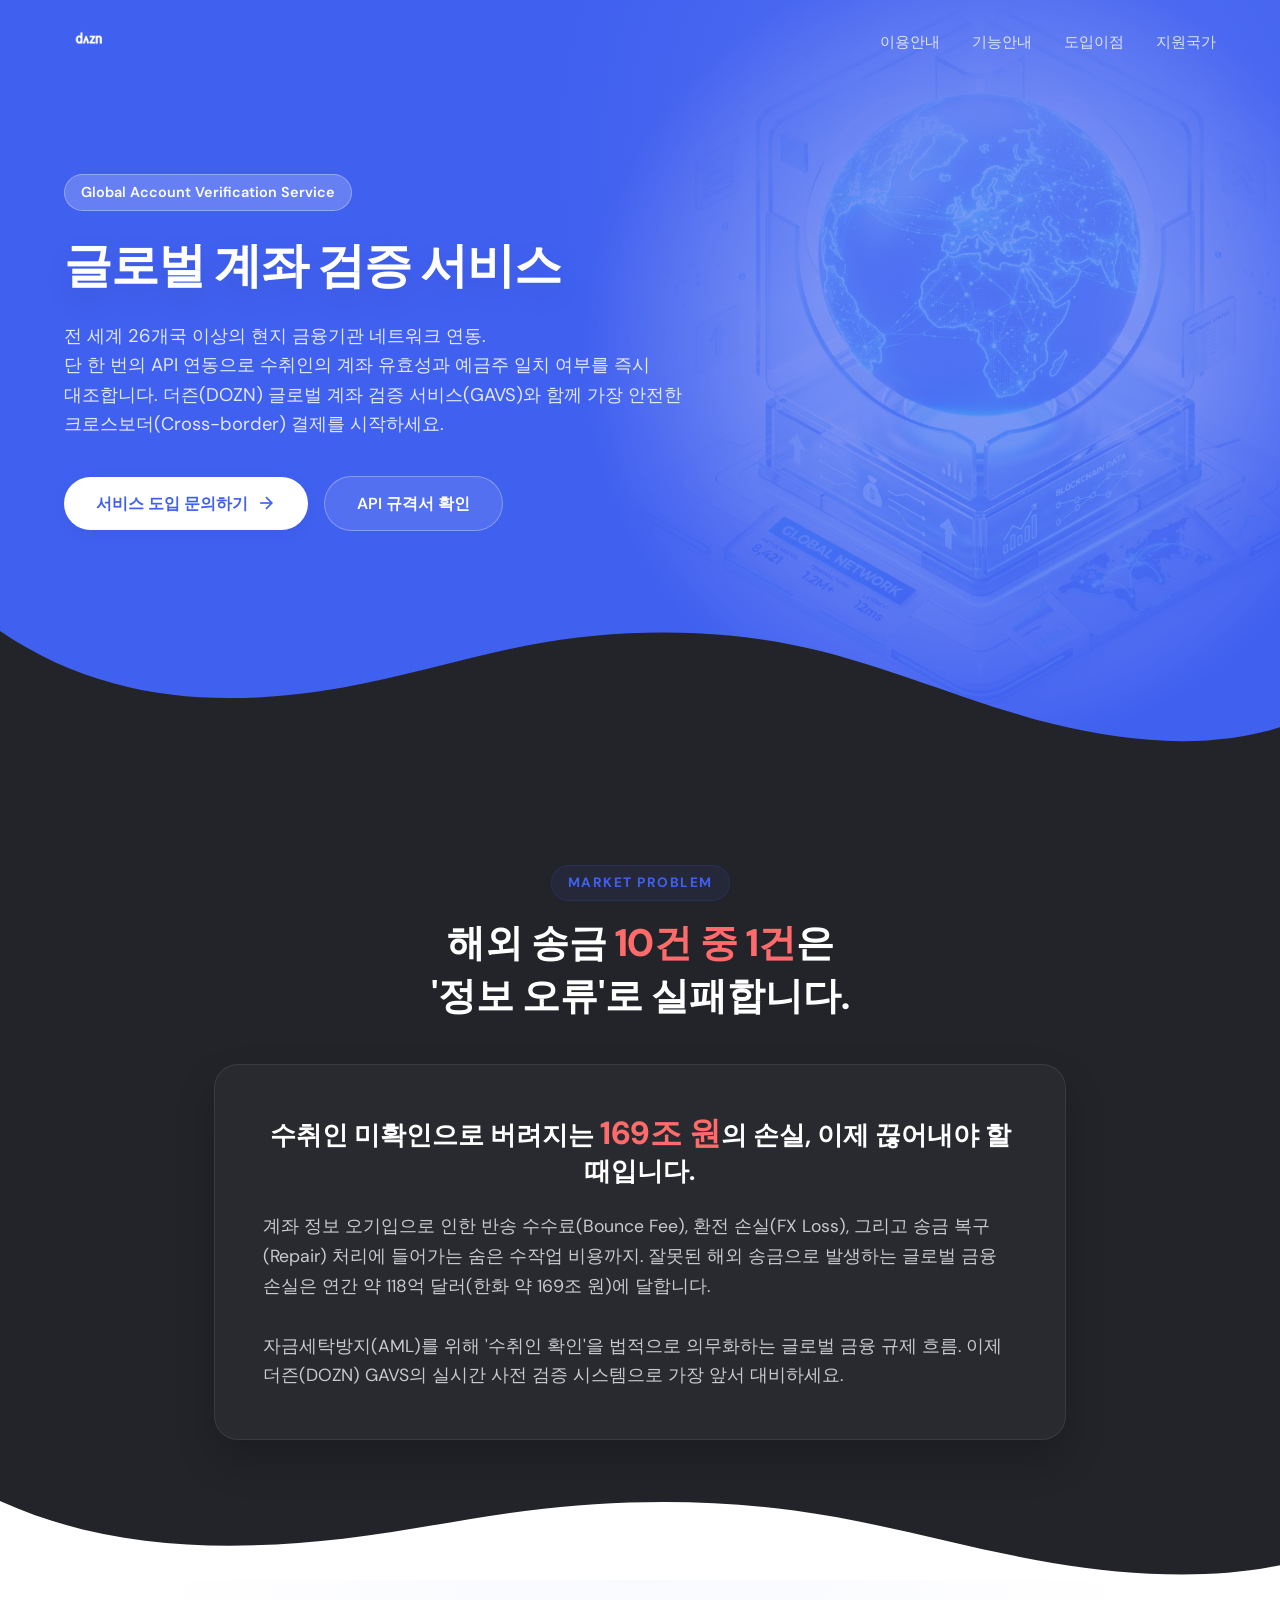
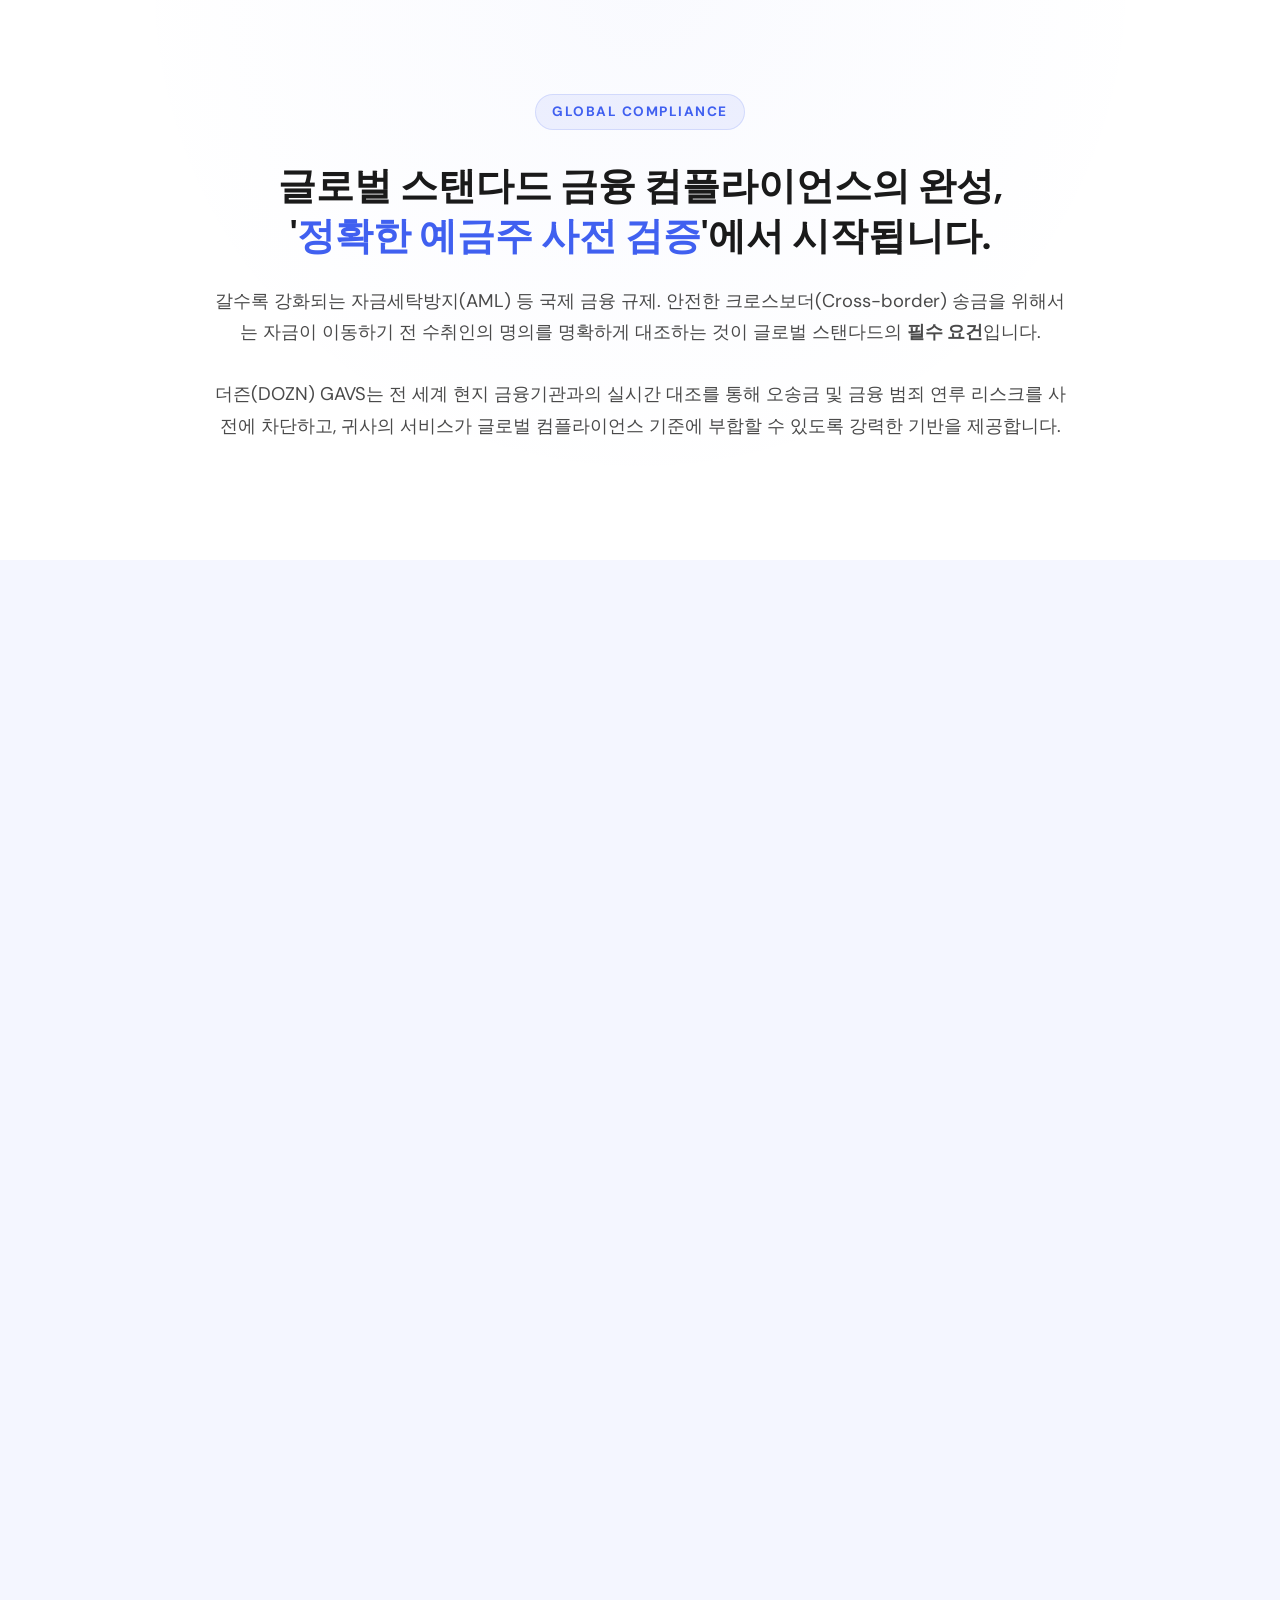
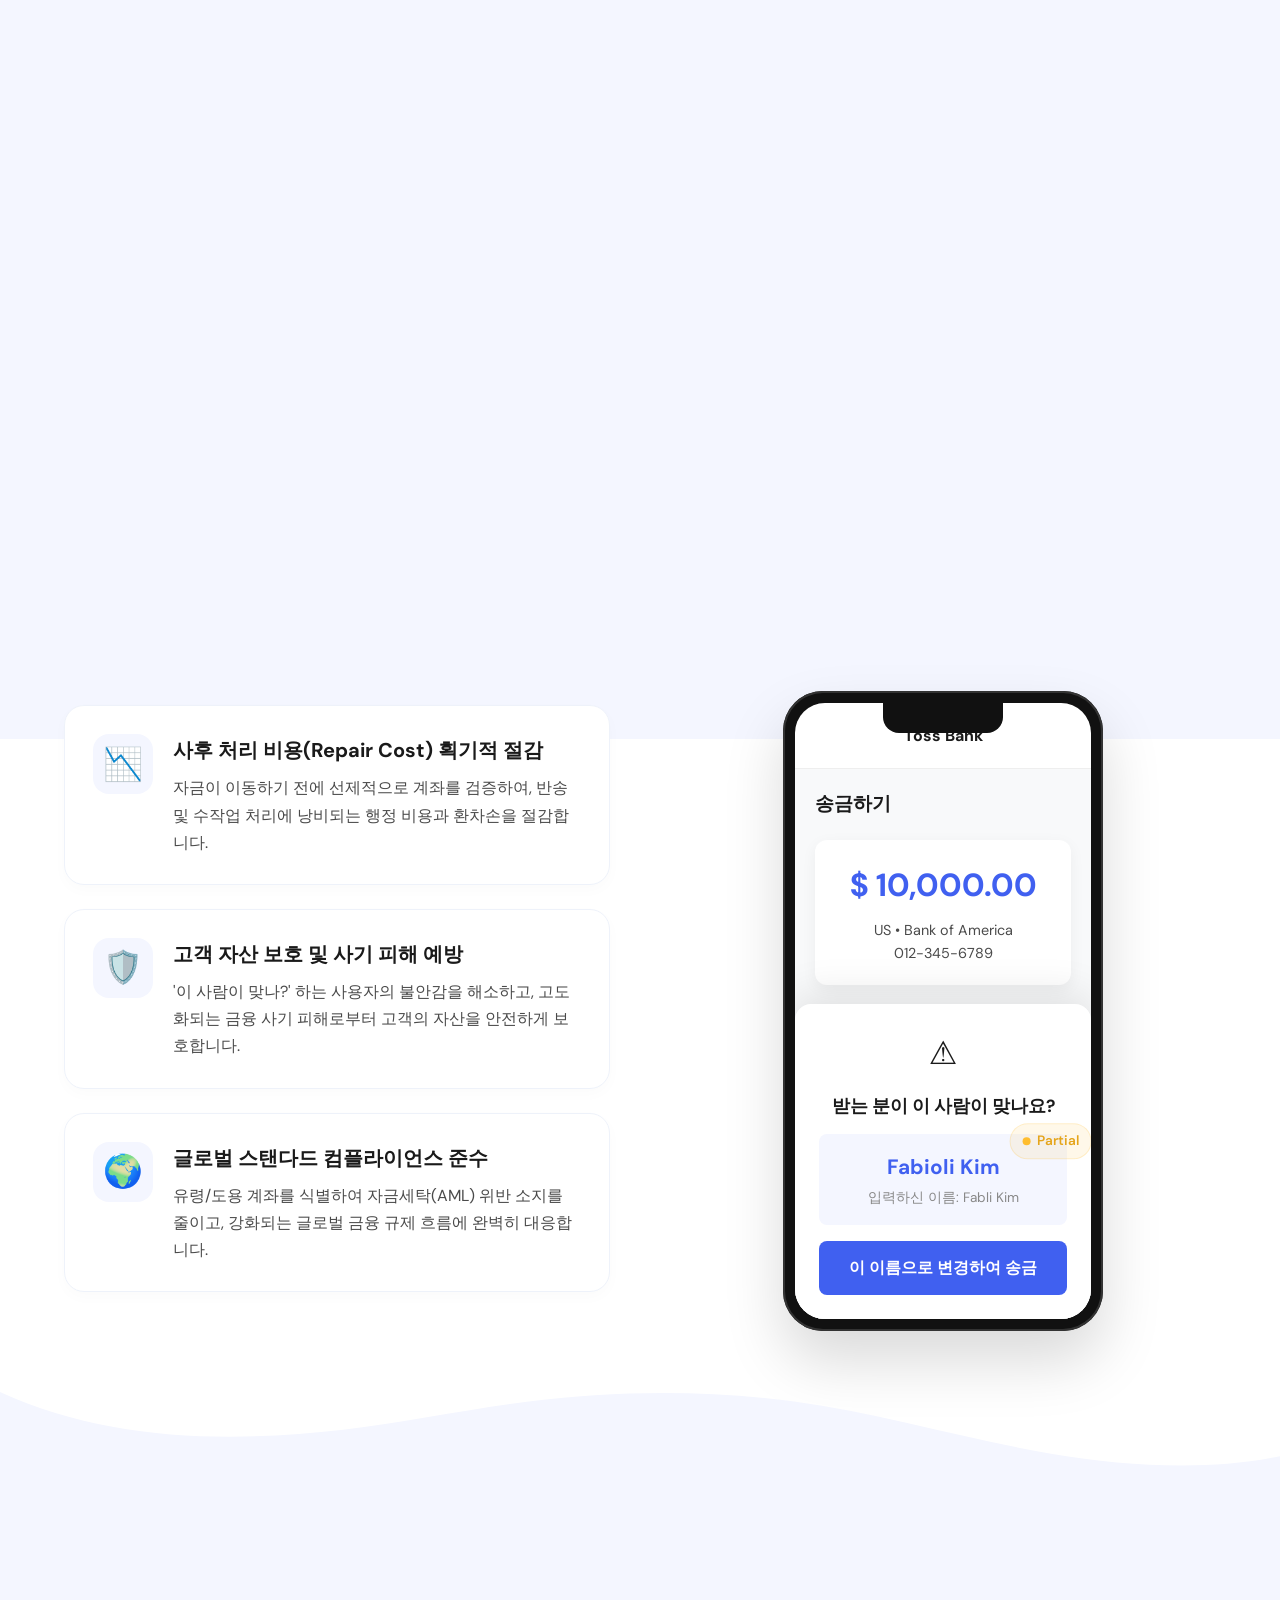
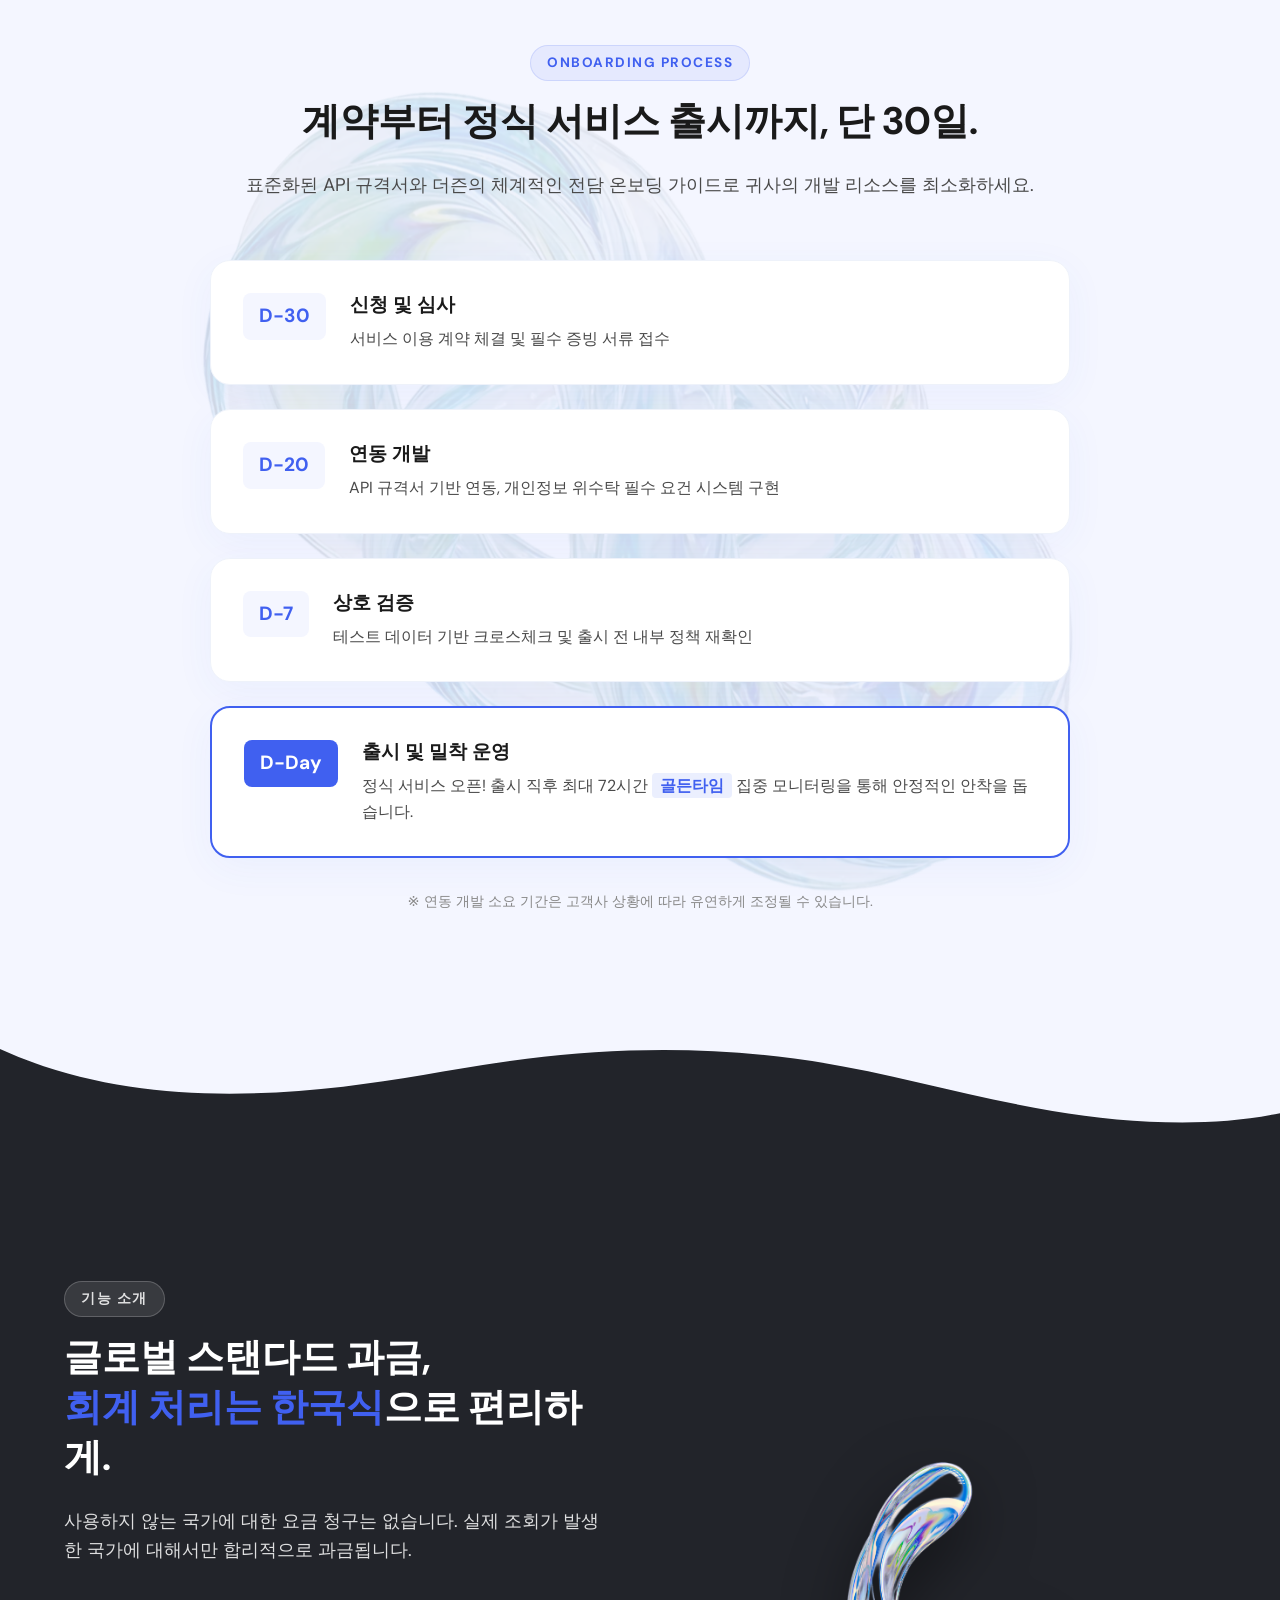
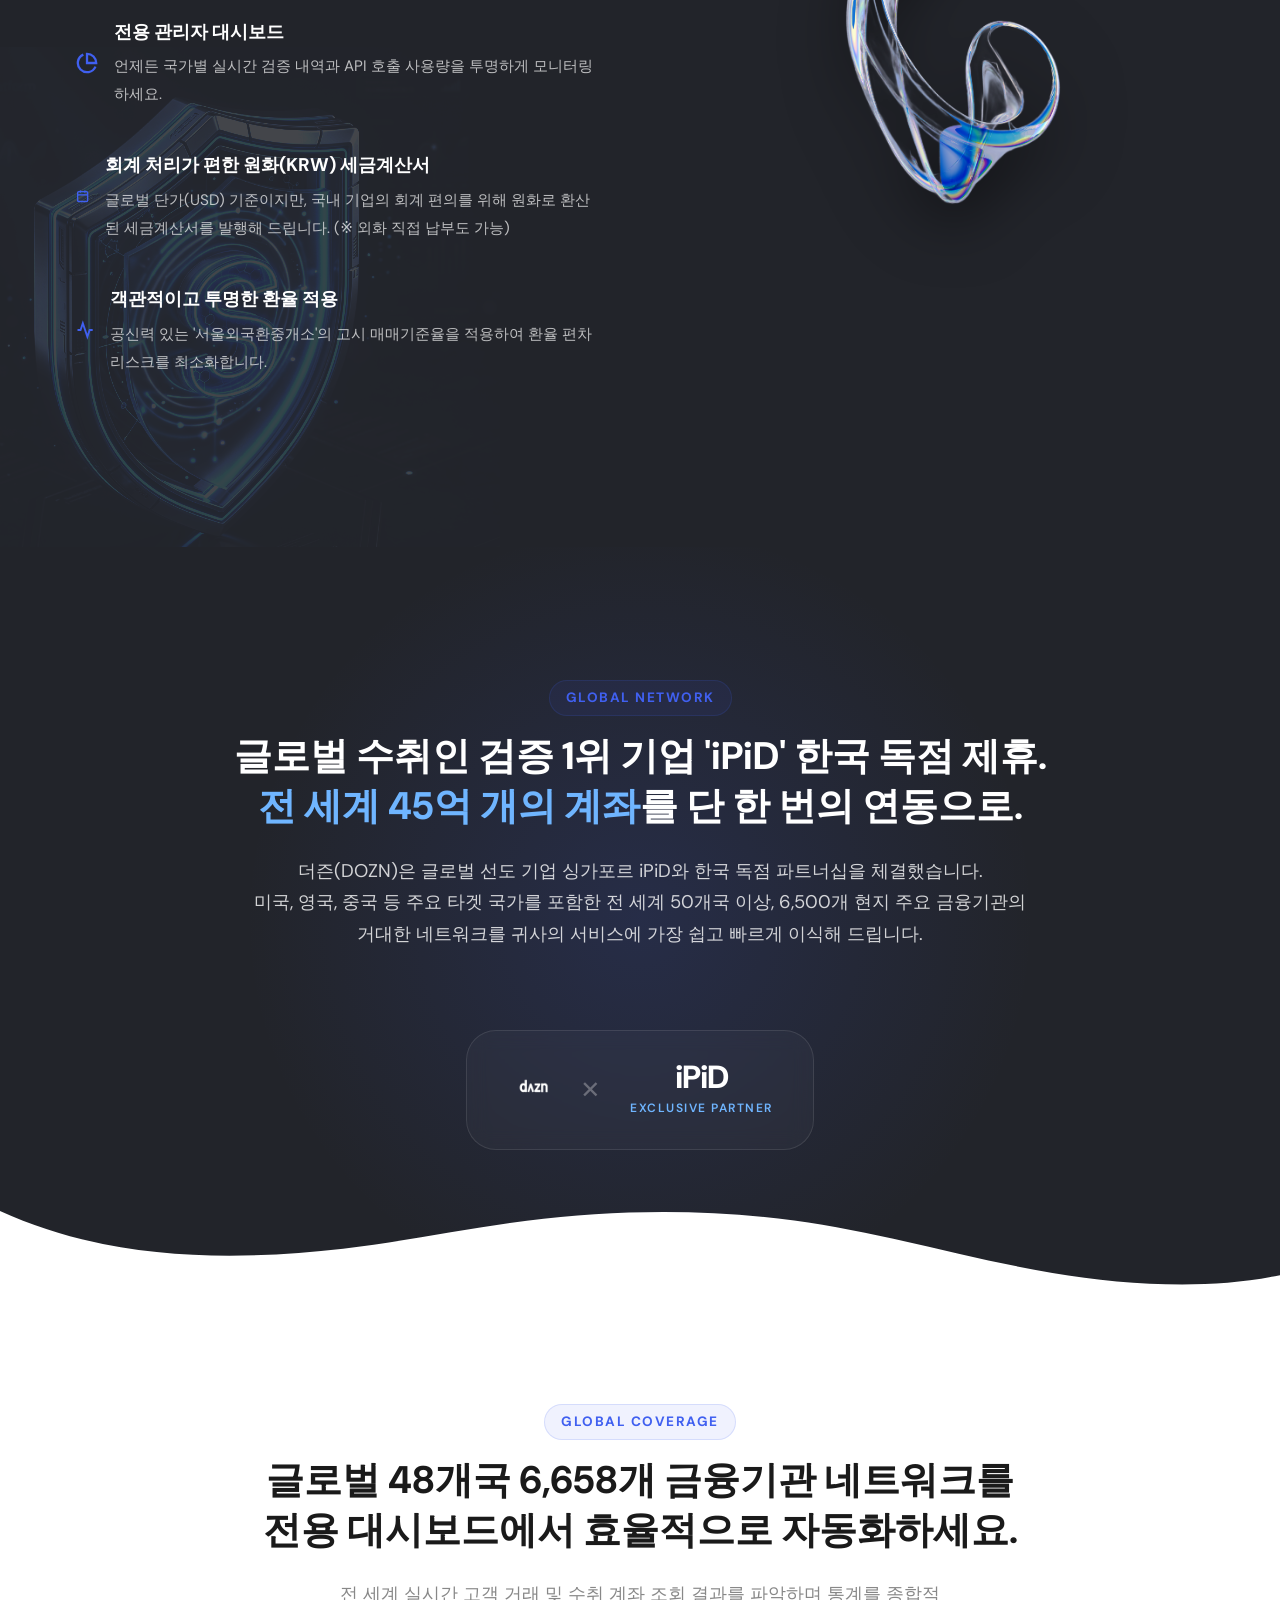
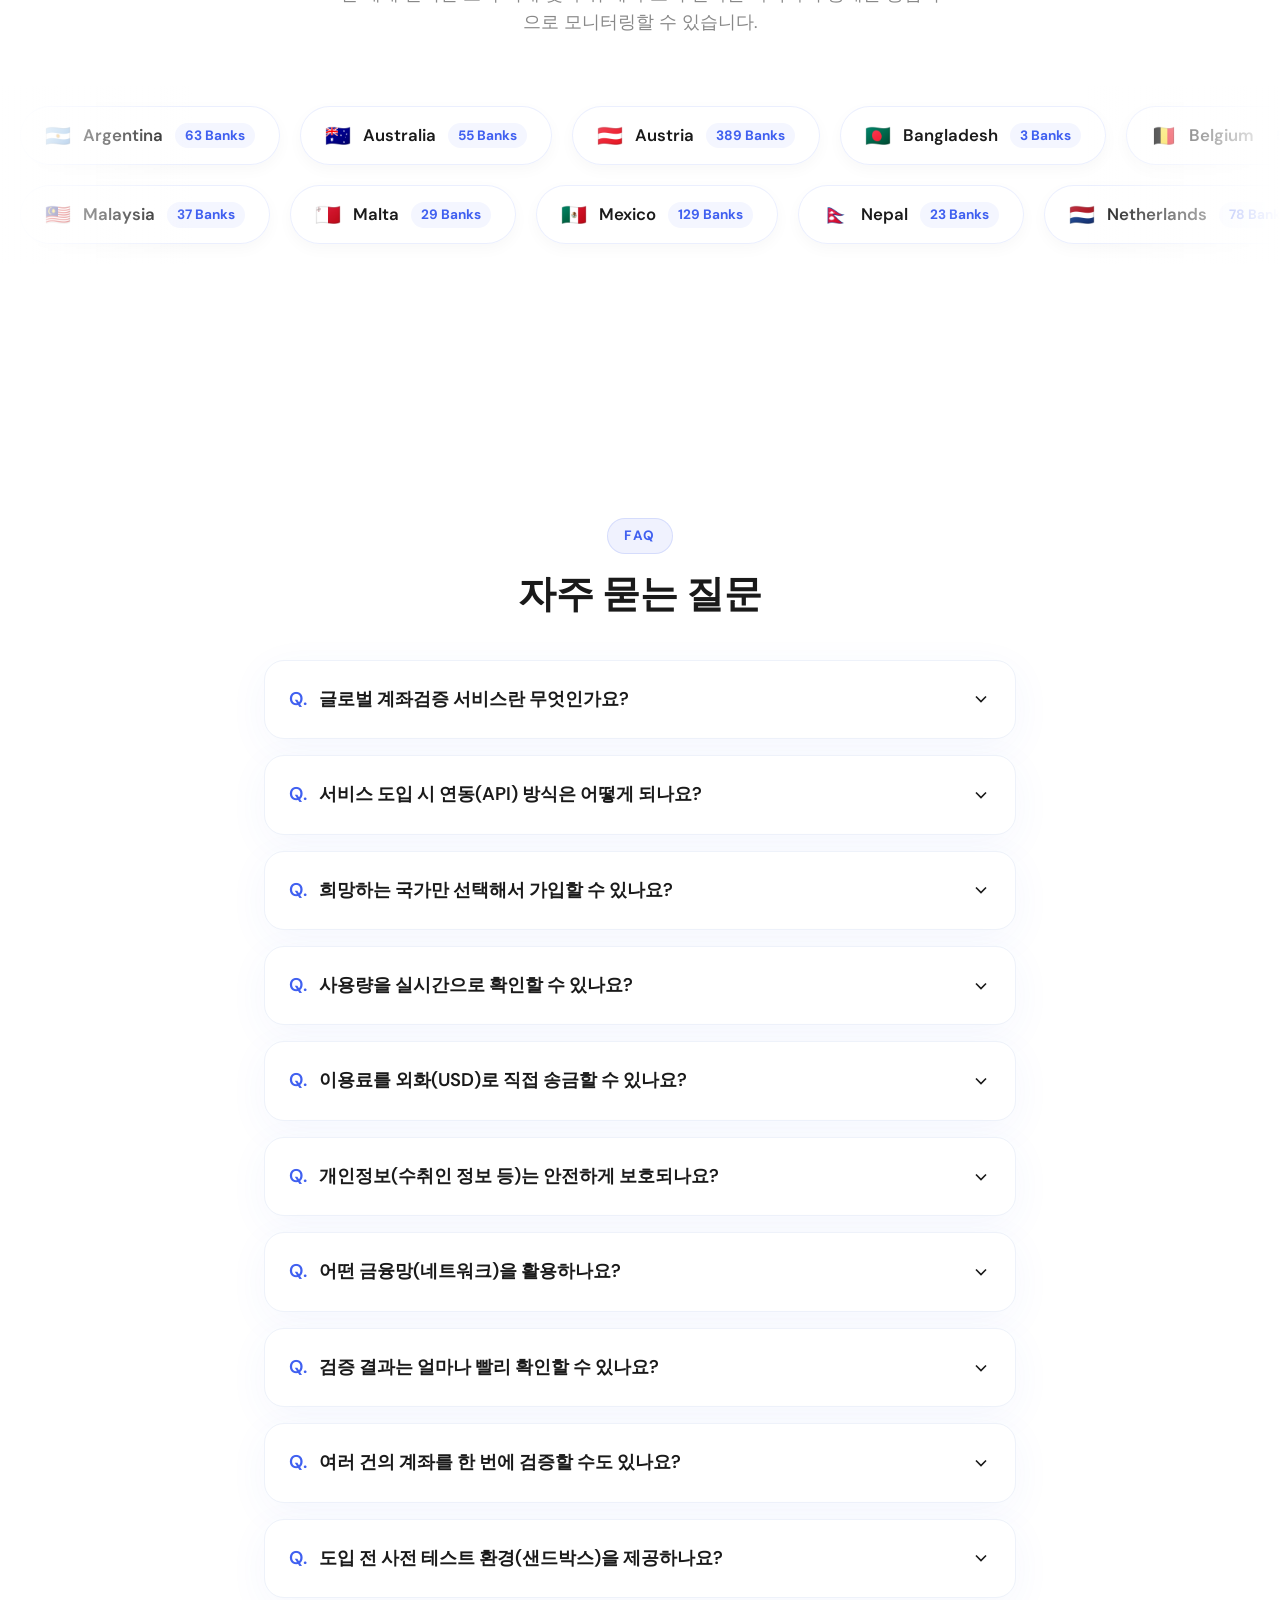
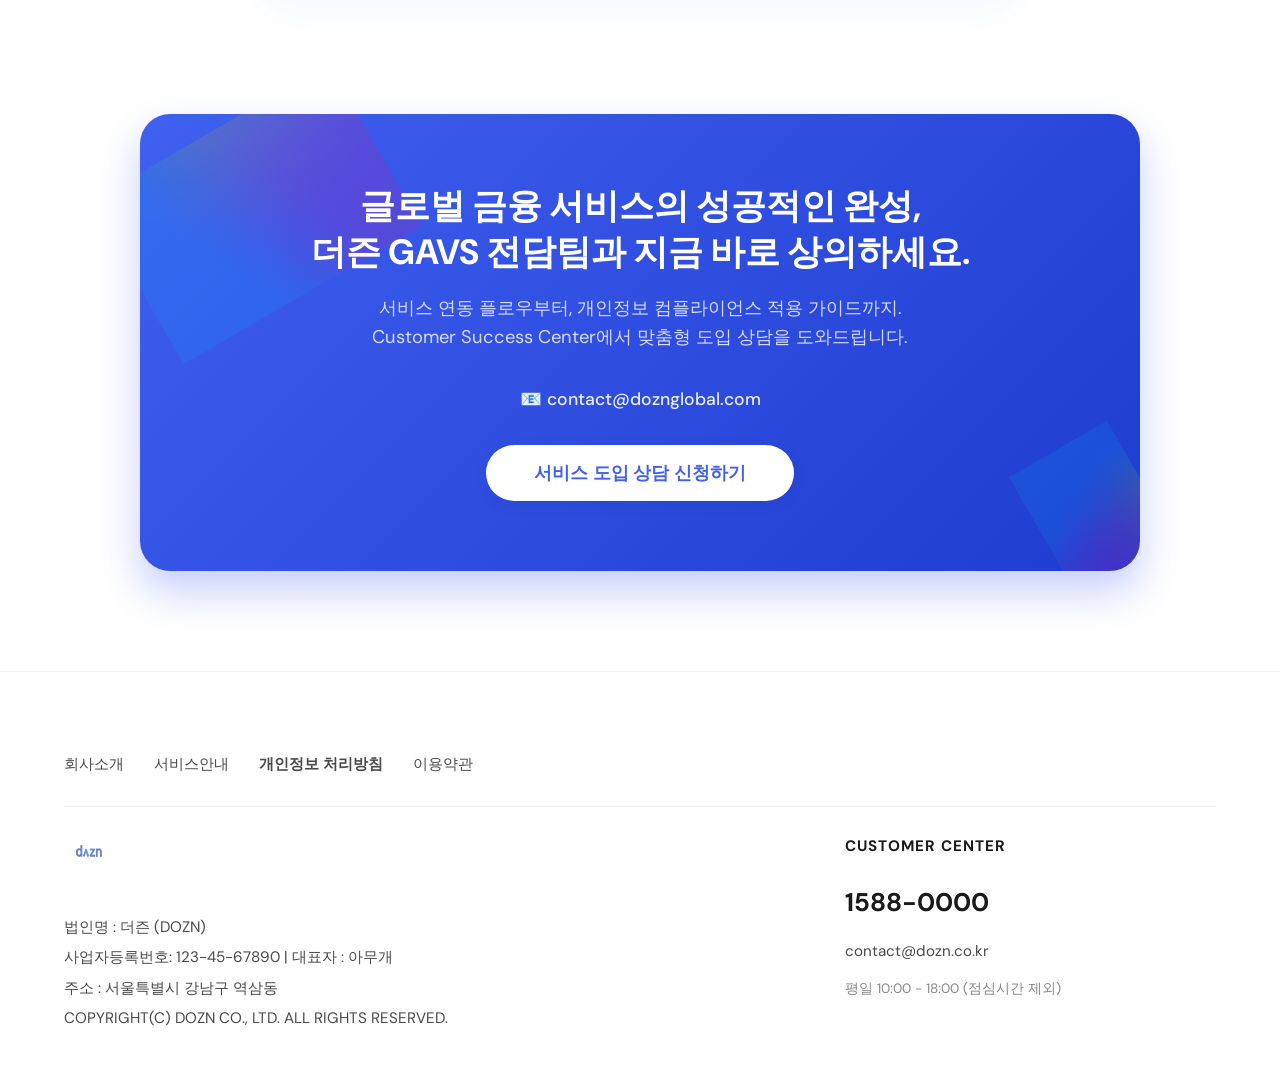
==== commit eb292e65: "Update landing page layout and content" ====
--- a/index.html
+++ b/index.html
@@ -35,11 +35,11 @@
                         전 세계 26개국 이상의 현지 금융기관 네트워크 연동.<br>단 한 번의 API 연동으로 수취인의 계좌 유효성과 예금주 일치 여부를 즉시 대조합니다. 더즌(DOZN) 글로벌 계좌 검증 서비스(GAVS)와 함께 가장 안전한 크로스보더(Cross-border) 결제를 시작하세요.
                     </p>
                     <div class="hero-action-buttons" style="display: flex; gap: 16px; align-items: center; margin-top: 36px;">
-                        <a href="#contact" class="hero-action-link" style="display: flex; align-items: center; background: white; color: var(--accent-blue); padding: 12px 24px; border-radius: 40px;">
+                        <a href="#contact" class="btn-white">
                             서비스 도입 문의하기 
                             <svg width="20" height="20" viewBox="0 0 24 24" fill="none" stroke="currentColor" stroke-width="2" style="margin-left: 8px;"><path d="M5 12h14"></path><path d="M12 5l7 7-7 7"></path></svg>
                         </a>
-                        <a href="#" class="btn-secondary" style="background: rgba(255,255,255,0.1); border: 1px solid rgba(255,255,255,0.3); color: white; padding: 12px 24px; border-radius: 40px; font-weight: 600; text-decoration: none;">
+                        <a href="#" class="btn-outline-white">
                             API 규격서 확인
                         </a>
                     </div>
@@ -54,19 +54,19 @@
         </section>
 
         <!-- Section 3: Market Problem -->
-        <section class="section-wrapper animate-on-scroll" id="market-problem" style="background-color: var(--bg-dark); color: white; text-align: center; position: relative;">
+        <section class="section-wrapper animate-on-scroll" id="market-problem" style="background-color: var(--bg-dark); color: white; text-align: center; position: relative; padding-bottom: 140px;">
             <div class="container" style="max-width: 900px; position: relative; z-index: 10;">
-                <p class="subtitle-sm" style="color: rgba(255,255,255,0.6);">Market Problem</p>
+                <p class="subtitle-sm">Market Problem</p>
                 <h2 class="section-title" style="font-size: 2.4rem; line-height: 1.4;">
-                    글로벌 해외 송금 <span style="color: #ff6b6b; font-weight: 800;">10건 중 1건</span>은<br>'정보 오류'로 실패합니다.
+                    해외 송금 <span style="color: #ff6b6b; font-weight: 800;">10건 중 1건</span>은<br>'정보 오류'로 실패합니다.
                 </h2>
                 <div style="background: rgba(255, 255, 255, 0.03); border: 1px solid rgba(255, 255, 255, 0.08); border-radius: 24px; padding: 48px; margin: 40px auto 0; box-shadow: 0 20px 40px rgba(0,0,0,0.2);">
                     <h3 style="font-size: 1.6rem; margin-bottom: 24px; color: white;">
                         수취인 미확인으로 버려지는 <span style="color: #ff6b6b; font-weight: 800; font-size: 2rem;">169조 원</span>의 손실, 이제 끊어내야 할 때입니다.
                     </h3>
                     <p style="color: rgba(255,255,255,0.75); font-size: 1.1rem; line-height: 1.7; text-align: left; margin: 0 auto; word-break: keep-all;">
-                        오기입된 정보로 인한 반송 수수료(Bounce Fee), 환전 손실(FX Loss), 그리고 송금 복구(Repair)에 들어가는 숨은 수작업 비용까지. 잘못된 해외 송금으로 발생하는 글로벌 금융 손실은 연간 약 118억 달러(한화 약 169조 원)에 달합니다.<br><br>
-                        자금세탁방지(AML)를 위해 '수취인 확인'을 법적 의무화하고 있는 글로벌 금융 규제 흐름, 이제 더즌(DOZN) GAVS의 실시간 사전 검증 시스템으로 가장 앞서서 대비하세요.
+                        계좌 정보 오기입으로 인한 반송 수수료(Bounce Fee), 환전 손실(FX Loss), 그리고 송금 복구(Repair) 처리에 들어가는 숨은 수작업 비용까지. 잘못된 해외 송금으로 발생하는 글로벌 금융 손실은 연간 약 118억 달러(한화 약 169조 원)에 달합니다.<br><br>
+                        자금세탁방지(AML)를 위해 '수취인 확인'을 법적으로 의무화하는 글로벌 금융 규제 흐름. 이제 더즌(DOZN) GAVS의 실시간 사전 검증 시스템으로 가장 앞서 대비하세요.
                     </p>
                 </div>
             </div>
@@ -84,77 +84,23 @@
             <div style="position: absolute; top: 0; left: 0; right: 0; height: 100%; background: radial-gradient(circle at 50% 0%, rgba(64,96,240,0.03) 0%, transparent 60%); pointer-events: none;"></div>
             
             <div class="container" style="max-width: 900px; text-align: center; position: relative;">
-                <p class="subtitle-sm" style="display: inline-block; padding: 6px 16px; background: rgba(64,96,240,0.05); border-radius: 20px; border: 1px solid rgba(64,96,240,0.1);">Global Compliance</p>
+                <p class="subtitle-sm">Global Compliance</p>
                 <h2 class="section-title" style="margin-top: 16px;">글로벌 스탠다드 금융 컴플라이언스의 완성,<br>'<span style="color: var(--accent-blue);">정확한 예금주 사전 검증</span>'에서 시작됩니다.</h2>
                 <p style="color: var(--text-secondary); font-size: 1.15rem; line-height: 1.7; margin-top: 24px; font-weight: 400;">
                     갈수록 강화되는 자금세탁방지(AML) 등 국제 금융 규제. 안전한 크로스보더(Cross-border) 송금을 위해서는 자금이 이동하기 전 수취인의 명의를 명확하게 대조하는 것이 글로벌 스탠다드의 <strong>필수 요건</strong>입니다.<br><br>
                     더즌(DOZN) GAVS는 전 세계 현지 금융기관과의 실시간 대조를 통해 오송금 및 금융 범죄 연루 리스크를 사전에 차단하고, 귀사의 서비스가 글로벌 컴플라이언스 기준에 부합할 수 있도록 강력한 기반을 제공합니다.
                 </p>
 
-                <div class="compliance-card" style="margin-top: 60px; padding: 40px; background: white; border-radius: 24px; text-align: left; border: 1px solid var(--border-line); box-shadow: 0 10px 40px rgba(0,0,0,0.03); position: relative; overflow: hidden; cursor: default;">
-                    <!-- Decorative background blur for modern aesthetic -->
-                    <div style="position: absolute; top: -60px; right: -60px; width: 180px; height: 180px; background: var(--accent-blue); opacity: 0.04; border-radius: 50%; filter: blur(40px);"></div>
-                    <div style="position: absolute; bottom: -40px; left: -40px; width: 120px; height: 120px; background: var(--accent-blue); opacity: 0.03; border-radius: 50%; filter: blur(30px);"></div>
-
-                    <div class="compliance-flex">
-                        <!-- Icon Box with gradient background -->
-                        <div style="flex-shrink: 0; display: flex; align-items: center; justify-content: center; width: 64px; height: 64px; background: linear-gradient(135deg, #f4f6ff 0%, #ffffff 100%); border-radius: 16px; border: 1px solid rgba(64,96,240,0.15); box-shadow: 0 4px 15px rgba(64,96,240,0.05);">
-                            <svg width="28" height="28" viewBox="0 0 24 24" fill="none" stroke="var(--accent-blue)" stroke-width="2" stroke-linecap="round" stroke-linejoin="round"><rect x="3" y="3" width="18" height="18" rx="2" ry="2"></rect><line x1="3" y1="9" x2="21" y2="9"></line><line x1="9" y1="21" x2="9" y2="9"></line></svg>
-                        </div>
-                        
-                        <!-- Content Area -->
-                        <div style="flex: 1;">
-                            <div style="display: flex; align-items: center; gap: 12px; margin-bottom: 12px; flex-wrap: wrap;">
-                                <h3 style="font-size: 1.4rem; color: var(--text-primary); margin: 0; letter-spacing: -0.5px;">실무진의 기획 리소스를 줄여주는 <span style="color: var(--accent-blue);">'UX/UI 및 약관 템플릿'</span> 지원</h3>
-                                <span style="display: inline-flex; align-items: center; justify-content: center; background: rgba(64,96,240,0.08); color: var(--accent-blue); padding: 4px 10px; border-radius: 6px; font-size: 0.85rem; font-weight: 700; border: 1px solid rgba(64,96,240,0.1);">프리미엄 혜택</span>
-                            </div>
-                            <p style="color: var(--text-secondary); font-size: 1.05rem; line-height: 1.7; margin: 0;">
-                                글로벌 계좌 조회 시, 해외망 통신을 위해 필연적으로 <strong>'개인정보 국외 이전'</strong> 동의 절차가 수반됩니다.<br>
-                                서비스 기획 단계에서 리소스를 낭비하지 않도록, 더즌이 실무에서 즉시 참고할 수 있는 <b>맞춤형 가이드라인</b>을 제공합니다.
-                            </p>
-                        </div>
-                    </div>
-                </div>
-            </div>
-            <style>
-                .compliance-card {
-                    transition: transform 0.4s cubic-bezier(0.175, 0.885, 0.32, 1.275), box-shadow 0.4s ease, border-color 0.4s ease;
-                }
-                .compliance-card:hover { 
-                    transform: translateY(-8px); 
-                    box-shadow: 0 25px 50px rgba(64,96,240,0.1) !important; 
-                    border-color: rgba(64,96,240,0.3) !important; 
-                }
-                .compliance-flex {
-                    display: flex;
-                    align-items: flex-start;
-                    gap: 24px;
-                    position: relative;
-                    z-index: 10;
-                }
-                @media (max-width: 768px) {
-                    .compliance-flex {
-                        flex-direction: column;
-                        align-items: center;
-                        text-align: center;
-                    }
-                    .compliance-flex > div:first-child {
-                        margin-bottom: 8px;
-                    }
-                    .compliance-flex > div:last-child > div:first-child {
-                        justify-content: center;
-                    }
-                }
-            </style>
+
         </section>
 
         <!-- Section 4: Core Features -->
-        <section class="section-wrapper animate-on-scroll" id="core-features" style="background-color: var(--bg-gray); padding: 100px 0;">
+        <section class="section-wrapper animate-on-scroll" id="core-features" style="background-color: var(--bg-gray); padding: 100px 0 140px;">
             <div class="container" style="text-align: center;">
                 <p class="subtitle-sm">Core Features</p>
                 <h2 class="section-title">단순한 O/X 조회를 넘어선,<br><span style="color: var(--accent-blue);">지능형 글로벌 예금주 검증 솔루션</span></h2>
                 
-                <div class="grid-4" style="margin-top: 60px; text-align: left;">
+                <div class="grid-2x2" style="margin-top: 60px; text-align: left;">
                     <div class="feature-card">
                         <div class="feature-icon" style="font-size: 2.5rem; margin-bottom: 20px;">🔄</div>
                         <h3 style="font-size: 1.4rem; margin-bottom: 12px;">스마트 라우팅</h3>
@@ -195,7 +141,7 @@
         </section>
 
         <!-- Section 6: Value Proposition -->
-        <section class="section-wrapper animate-on-scroll" id="value-proposition" style="padding: 100px 0; background-color: var(--bg-light); border-bottom: 1px solid var(--border-line);">
+        <section class="section-wrapper animate-on-scroll" id="value-proposition" style="padding: 60px 0 140px; background-color: var(--bg-light); border-bottom: 1px solid var(--border-line);">
             <div class="container" style="text-align: center;">
                 <p class="subtitle-sm">Value Proposition</p>
                 <h2 class="section-title">해외 송금 앱부터 플랫폼 대량 정산까지,<br>어떤 비즈니스든 <span style="color: var(--accent-blue);">'확실성'과 '신뢰'</span>를 더합니다.</h2>
@@ -222,7 +168,7 @@
                                         <div class="icon-label">📉</div>
                                         <div>
                                             <strong>사후 처리 비용(Repair Cost) 획기적 절감</strong>
-                                            <p>자금이 이동하기 전 선제적으로 계좌를 검증하여, 반송 및 수작업 처리에 낭비되는 행정 비용과 환차손을 없앱니다.</p>
+                                            <p>자금이 이동하기 전에 선제적으로 계좌를 검증하여, 반송 및 수작업 처리에 낭비되는 행정 비용과 환차손을 절감합니다.</p>
                                         </div>
                                     </li>
                                     <li>
@@ -285,21 +231,21 @@
                                         <div class="icon-label">🎧</div>
                                         <div>
                                             <strong>정산 지연 방지 및 CS 티켓 제로화</strong>
-                                            <p>글로벌 결제 오류의 약 10%는 단순 계좌 오기에서 발생합니다. 셀러 정보 오입력을 사전 차단하여 파트너들의 CS 문의를 획기적으로 줄입니다.</p>
+                                            <p>해외 결제 오류의 약 10%는 단순 계좌 오기에서 발생합니다. 셀러 계좌 정보 오입력을 사전 차단하여 파트너들의 CS 문의를 획기적으로 줄입니다.</p>
                                         </div>
                                     </li>
                                     <li>
                                         <div class="icon-label">🤝</div>
                                         <div>
                                             <strong>확실한 정산 경험으로 셀러 락인(Lock-in)</strong>
-                                            <p>등록 단계에서 즉각적인 피드백을 주어 확실하고 신뢰도 높은 정산 통계 경험을 제공하고 셀러 이탈을 막습니다.</p>
+                                            <p>셀러 등록 단계에서 수취 계좌에 대한 즉각적인 검증 피드백을 제공하여, 신뢰도 높은 정산 경험을 구축하고 셀러 이탈을 방지합니다.</p>
                                         </div>
                                     </li>
                                     <li>
                                         <div class="icon-label">🔒</div>
                                         <div>
                                             <strong>BEC(비즈니스 이메일 침해) 사기 완벽 방어</strong>
-                                            <p>해커가 파트너의 이메일을 해킹해 은행 계좌를 바꿔치기하여 대금을 가로채는 신종 사기를 실제 명의 대조를 통해 완벽히 무력화합니다.</p>
+                                            <p>해커가 파트너의 이메일을 해킹하여 대금 수취 계좌를 변경하는 신종 사기(BEC) 범죄도, 예금주 실명 대조를 통해 사전에 완벽히 차단합니다.</p>
                                         </div>
                                     </li>
                                 </ul>
@@ -344,7 +290,7 @@
         </section>
 
         <!-- Section 3 : Onboarding Process -->
-        <section class="section-wrapper" id="process" style="position: relative; overflow: hidden; background-color: var(--bg-gray);">
+        <section class="section-wrapper" id="process" style="position: relative; overflow: hidden; background-color: var(--bg-gray); padding-bottom: 140px;">
             <!-- Background Graphic -->
             <img src="assets/img_172_1071.png" alt="" class="bg-graphic-middle">
             
@@ -358,28 +304,28 @@
                 </div>
 
                 <div style="display: flex; flex-direction: column; gap: 24px;">
-                    <div style="display: flex; gap: 24px; align-items: flex-start; background: white; padding: 32px; border-radius: 16px; box-shadow: var(--shadow-soft);">
+                    <div class="process-card">
                         <div style="flex-shrink: 0; background: var(--bg-gray); color: var(--accent-blue); font-weight: 700; font-size: 1.2rem; padding: 8px 16px; border-radius: 8px;">D-30</div>
                         <div>
                             <h4 style="font-size: 1.2rem; margin-bottom: 8px;">신청 및 심사</h4>
                             <p style="color: var(--text-secondary); margin: 0;">서비스 이용 계약 체결 및 필수 증빙 서류 접수</p>
                         </div>
                     </div>
-                    <div style="display: flex; gap: 24px; align-items: flex-start; background: white; padding: 32px; border-radius: 16px; box-shadow: var(--shadow-soft);">
+                    <div class="process-card">
                         <div style="flex-shrink: 0; background: var(--bg-gray); color: var(--accent-blue); font-weight: 700; font-size: 1.2rem; padding: 8px 16px; border-radius: 8px;">D-20</div>
                         <div>
                             <h4 style="font-size: 1.2rem; margin-bottom: 8px;">연동 개발</h4>
                             <p style="color: var(--text-secondary); margin: 0;">API 규격서 기반 연동, 개인정보 위수탁 필수 요건 시스템 구현</p>
                         </div>
                     </div>
-                    <div style="display: flex; gap: 24px; align-items: flex-start; background: white; padding: 32px; border-radius: 16px; box-shadow: var(--shadow-soft);">
+                    <div class="process-card">
                         <div style="flex-shrink: 0; background: var(--bg-gray); color: var(--accent-blue); font-weight: 700; font-size: 1.2rem; padding: 8px 16px; border-radius: 8px;">D-7</div>
                         <div>
                             <h4 style="font-size: 1.2rem; margin-bottom: 8px;">상호 검증</h4>
                             <p style="color: var(--text-secondary); margin: 0;">테스트 데이터 기반 크로스체크 및 출시 전 내부 정책 재확인</p>
                         </div>
                     </div>
-                    <div style="display: flex; gap: 24px; align-items: flex-start; background: white; padding: 32px; border-radius: 16px; box-shadow: var(--shadow-soft); border: 2px solid var(--accent-blue);">
+                    <div class="process-card" style="border-width: 2px; border-color: var(--accent-blue);">
                         <div style="flex-shrink: 0; background: var(--accent-blue); color: white; font-weight: 700; font-size: 1.2rem; padding: 8px 16px; border-radius: 8px;">D-Day</div>
                         <div>
                             <h4 style="font-size: 1.2rem; margin-bottom: 8px;">출시 및 밀착 운영</h4>
@@ -427,7 +373,7 @@
                         <li>
                             <svg width="24" height="24" viewBox="0 0 24 24" fill="none" stroke="var(--accent-blue)" stroke-width="2.5"><polyline points="22 12 18 12 15 21 9 3 6 12 2 12"></polyline></svg>
                             <div>
-                                <strong style="display: block; font-size: 1.15rem; margin-bottom: 4px; color: white;">객관적인 투명한 환율 적용</strong>
+                                <strong style="display: block; font-size: 1.15rem; margin-bottom: 4px; color: white;">객관적이고 투명한 환율 적용</strong>
                                 <span style="font-size: 0.95rem; color: rgba(255,255,255,0.7);">공신력 있는 '서울외국환중개소'의 고시 매매기준율을 적용하여 환율 편차 리스크를 최소화합니다.</span>
                             </div>
                         </li>
@@ -439,18 +385,12 @@
                 </div>
             </div>
 
-            <!-- Bottom Wave -->
-            <div class="wave-bottom">
-                <svg data-name="Layer 1" xmlns="http://www.w3.org/2000/svg" viewBox="0 0 1200 120" preserveAspectRatio="none">
-                    <path d="M321.39,56.44c58-10.79,114.16-30.13,172-41.86,82.39-16.72,168.19-17.73,250.45-.39C823.78,31,906.67,72,985.66,92.83c70.05,18.48,146.53,26.09,214.34,3V120H0V0C100.82,73.5,213.19,76.54,321.39,56.44Z" class="shape-fill"></path>
-                </svg>
-            </div>
         </section>
 
         <!-- Section 5: Global Network & Partnership -->
-        <section class="section-wrapper bg-dark text-white animate-on-scroll" id="global-network" style="background-color: var(--bg-dark); color: white; padding: 120px 0 60px; text-align: center; position: relative; overflow: hidden;">
+        <section class="section-wrapper bg-dark text-white animate-on-scroll" id="global-network" style="background-color: var(--bg-dark); color: white; padding: 120px 0 140px; text-align: center; position: relative; overflow: hidden;">
             <div class="container" style="position: relative; z-index: 10;">
-                <p class="subtitle-sm" style="color: rgba(255,255,255,0.6);">Global Network</p>
+                <p class="subtitle-sm">Global Network</p>
                 <h2 class="section-title">글로벌 수취인 검증 1위 기업 'iPiD' 한국 독점 제휴.<br><span style="color: #6fb5ff;">전 세계 45억 개의 계좌</span>를 단 한 번의 연동으로.</h2>
                 <p style="color: rgba(255,255,255,0.8); font-size: 1.15rem; max-width: 800px; margin: 24px auto 40px; line-height: 1.7; word-break: keep-all;">
                     더즌(DOZN)은 글로벌 선도 기업 싱가포르 iPiD와 한국 독점 파트너십을 체결했습니다.<br>
@@ -472,6 +412,13 @@
             
             <!-- Abstract background glow -->
             <div style="position: absolute; top: 50%; left: 50%; transform: translate(-50%, -50%); width: 80vw; height: 80vw; max-width: 800px; max-height: 800px; background: radial-gradient(circle, rgba(64,96,240,0.15) 0%, transparent 70%); border-radius: 50%; pointer-events: none;"></div>
+
+            <!-- Transition Wave -->
+            <div class="wave-bottom" style="z-index: 20;">
+                <svg data-name="Layer 1" xmlns="http://www.w3.org/2000/svg" viewBox="0 0 1200 120" preserveAspectRatio="none">
+                    <path d="M321.39,56.44c58-10.79,114.16-30.13,172-41.86,82.39-16.72,168.19-17.73,250.45-.39C823.78,31,906.67,72,985.66,92.83c70.05,18.48,146.53,26.09,214.34,3V120H0V0C100.82,73.5,213.19,76.54,321.39,56.44Z" style="fill: var(--bg-light);"></path>
+                </svg>
+            </div>
         </section>
 
         <!-- Testimonial / Dashboard Area -->
@@ -494,11 +441,11 @@
                     <div class="marquee-content" id="marquee2-clone" aria-hidden="true"></div>
                 </div>
             </div>
-            
-
-
-            <!-- Section 5: FAQ -->
-            <div class="container animate-on-scroll" style="max-width: 800px; margin: 80px auto; text-align: center;">
+        </section>
+
+        <!-- Section 7: FAQ -->
+        <section class="section-wrapper" id="faq" style="background-color: var(--bg-light);">
+            <div class="container animate-on-scroll" style="max-width: 800px; margin: 0 auto; text-align: center;">
                 <p class="subtitle-sm">FAQ</p>
                 <h2 class="section-title" style="margin-bottom: 40px;">자주 묻는 질문</h2>
                 
@@ -509,39 +456,111 @@
                     details summary svg { transition: transform 0.3s ease; }
                 </style>
 
-                <details style="background: white; border: 1px solid var(--border-line); border-radius: 12px; margin-bottom: 16px; text-align: left; overflow: hidden; box-shadow: var(--shadow-soft);">
-                    <summary style="font-weight: 600; font-size: 1.15rem; padding: 24px; cursor: pointer; display: flex; align-items: center; justify-content: space-between;">
+                <details class="faq-item">
+                    <summary>
+                        <span><span style="color: var(--accent-blue); margin-right: 8px;">Q.</span> 글로벌 계좌검증 서비스란 무엇인가요?</span>
+                        <svg width="20" height="20" viewBox="0 0 24 24" fill="none" stroke="currentColor" stroke-width="2"><polyline points="6 9 12 15 18 9"></polyline></svg>
+                    </summary>
+                    <div class="faq-content">
+                        <span style="color: var(--accent-blue); font-weight: bold; margin-right: 8px;">A.</span> 전 세계 주요 국가의 은행 계좌 유효성과 수취인 정보를 실시간으로 확인하여, 오류 반송 및 금융 사고를 방지하고 안전한 해외 송금 및 결제를 지원하는 B2B 전용 솔루션입니다.
+                    </div>
+                </details>
+                
+                <details class="faq-item">
+                    <summary>
+                        <span><span style="color: var(--accent-blue); margin-right: 8px;">Q.</span> 서비스 도입 시 연동(API) 방식은 어떻게 되나요?</span>
+                        <svg width="20" height="20" viewBox="0 0 24 24" fill="none" stroke="currentColor" stroke-width="2"><polyline points="6 9 12 15 18 9"></polyline></svg>
+                    </summary>
+                    <div class="faq-content">
+                        <span style="color: var(--accent-blue); font-weight: bold; margin-right: 8px;">A.</span> RESTful API를 통해 고객사의 기존 시스템에 빠르고 유연하게 연동할 수 있습니다. 자체 개발한 표준화된 API 규격서와 개발/운영 가이드를 제공해드려 한 달 이내의 신속한 온보딩을 지원합니다.
+                    </div>
+                </details>
+                
+                <details class="faq-item">
+                    <summary>
                         <span><span style="color: var(--accent-blue); margin-right: 8px;">Q.</span> 희망하는 국가만 선택해서 가입할 수 있나요?</span>
                         <svg width="20" height="20" viewBox="0 0 24 24" fill="none" stroke="currentColor" stroke-width="2"><polyline points="6 9 12 15 18 9"></polyline></svg>
                     </summary>
-                    <div style="padding: 0 24px 24px 24px; color: var(--text-secondary); font-size: 1.05rem; line-height: 1.6; border-top: 1px solid var(--border-line); padding-top: 16px; margin-top: 0;">
+                    <div class="faq-content">
                         <span style="color: var(--accent-blue); font-weight: bold; margin-right: 8px;">A.</span> 국가를 특정하여 가입하실 필요는 없습니다. 사용하지 않는 국가에 대해서는 추가 과금이 발생하지 않으므로, 비용 부담 없이 전 세계 커버리지를 모두 열어두시는 것을 권장합니다.
                     </div>
                 </details>
                 
-                <details style="background: white; border: 1px solid var(--border-line); border-radius: 12px; margin-bottom: 16px; text-align: left; overflow: hidden; box-shadow: var(--shadow-soft);">
-                    <summary style="font-weight: 600; font-size: 1.15rem; padding: 24px; cursor: pointer; display: flex; align-items: center; justify-content: space-between;">
+                <details class="faq-item">
+                    <summary>
                         <span><span style="color: var(--accent-blue); margin-right: 8px;">Q.</span> 사용량을 실시간으로 확인할 수 있나요?</span>
                         <svg width="20" height="20" viewBox="0 0 24 24" fill="none" stroke="currentColor" stroke-width="2"><polyline points="6 9 12 15 18 9"></polyline></svg>
                     </summary>
-                    <div style="padding: 0 24px 24px 24px; color: var(--text-secondary); font-size: 1.05rem; line-height: 1.6; border-top: 1px solid var(--border-line); padding-top: 16px; margin-top: 0;">
+                    <div class="faq-content">
                         <span style="color: var(--accent-blue); font-weight: bold; margin-right: 8px;">A.</span> 네, 가능합니다. 이용기관 담당자에게 제공되는 별도의 웹 대시보드를 통해 실시간 검증 내역을 투명하게 확인할 수 있습니다.
                     </div>
                 </details>
 
-                <details style="background: white; border: 1px solid var(--border-line); border-radius: 12px; margin-bottom: 16px; text-align: left; overflow: hidden; box-shadow: var(--shadow-soft);">
-                    <summary style="font-weight: 600; font-size: 1.15rem; padding: 24px; cursor: pointer; display: flex; align-items: center; justify-content: space-between;">
+                <details class="faq-item">
+                    <summary>
                         <span><span style="color: var(--accent-blue); margin-right: 8px;">Q.</span> 이용료를 외화(USD)로 직접 송금할 수 있나요?</span>
                         <svg width="20" height="20" viewBox="0 0 24 24" fill="none" stroke="currentColor" stroke-width="2"><polyline points="6 9 12 15 18 9"></polyline></svg>
                     </summary>
-                    <div style="padding: 0 24px 24px 24px; color: var(--text-secondary); font-size: 1.05rem; line-height: 1.6; border-top: 1px solid var(--border-line); padding-top: 16px; margin-top: 0;">
+                    <div class="faq-content">
                         <span style="color: var(--accent-blue); font-weight: bold; margin-right: 8px;">A.</span> 가능합니다. 단, 국내 법인 간 거래 시 부가세법에 따라 세금계산서는 반드시 발행일 기준의 원화(KRW) 환산 금액으로 발행됩니다. 이로 인한 환차손익은 귀사의 내부 회계 지침을 따르시면 됩니다.
                     </div>
                 </details>
-            </div>
-
-            <!-- Section 6: Bottom CTA -->
-            <div class="cta-box animate-on-scroll" id="contact" style="max-width: 1000px;">
+
+                <details class="faq-item">
+                    <summary>
+                        <span><span style="color: var(--accent-blue); margin-right: 8px;">Q.</span> 개인정보(수취인 정보 등)는 안전하게 보호되나요?</span>
+                        <svg width="20" height="20" viewBox="0 0 24 24" fill="none" stroke="currentColor" stroke-width="2"><polyline points="6 9 12 15 18 9"></polyline></svg>
+                    </summary>
+                    <div class="faq-content">
+                        <span style="color: var(--accent-blue); font-weight: bold; margin-right: 8px;">A.</span> 네, 매우 안전합니다. 글로벌 최고 수준의 암호화 기술을 사용하고 있으며, 검증을 위해 입력된 계좌 정보 및 성명은 원천적으로 당사 서버에 저장되지 않고 실시간 대조 후 즉시 파기되므로 개인정보 유출 위험을 차단합니다.
+                    </div>
+                </details>
+
+                <details class="faq-item">
+                    <summary>
+                        <span><span style="color: var(--accent-blue); margin-right: 8px;">Q.</span> 어떤 금융망(네트워크)을 활용하나요?</span>
+                        <svg width="20" height="20" viewBox="0 0 24 24" fill="none" stroke="currentColor" stroke-width="2"><polyline points="6 9 12 15 18 9"></polyline></svg>
+                    </summary>
+                    <div class="faq-content">
+                        <span style="color: var(--accent-blue); font-weight: bold; margin-right: 8px;">A.</span> iPiD 파트너십을 통해 SEPA(유럽), ACH(미국), FPS(영국), FAST(싱가포르) 등 각국의 핵심 결제망 및 주요 은행 시스템과 다이렉트로 연결하여 가장 빠르고 정확한 계좌 인증 프로세스를 거칩니다.
+                    </div>
+                </details>
+
+                <details class="faq-item">
+                    <summary>
+                        <span><span style="color: var(--accent-blue); margin-right: 8px;">Q.</span> 검증 결과는 얼마나 빨리 확인할 수 있나요?</span>
+                        <svg width="20" height="20" viewBox="0 0 24 24" fill="none" stroke="currentColor" stroke-width="2"><polyline points="6 9 12 15 18 9"></polyline></svg>
+                    </summary>
+                    <div class="faq-content">
+                        <span style="color: var(--accent-blue); font-weight: bold; margin-right: 8px;">A.</span> GAVS API는 실시간(Real-time) 처리를 기본 원칙으로 합니다. 고객사 서버에서 API를 호출하는 즉시, 평균 0.5초에서 1.5초 이내에 계좌의 정상 상태 여부 및 예금주 일치(Strong/Partial/Weak 등) 결과를 신속히 반환합니다.
+                    </div>
+                </details>
+
+                <details class="faq-item">
+                    <summary>
+                        <span><span style="color: var(--accent-blue); margin-right: 8px;">Q.</span> 여러 건의 계좌를 한 번에 검증할 수도 있나요?</span>
+                        <svg width="20" height="20" viewBox="0 0 24 24" fill="none" stroke="currentColor" stroke-width="2"><polyline points="6 9 12 15 18 9"></polyline></svg>
+                    </summary>
+                    <div class="faq-content">
+                        <span style="color: var(--accent-blue); font-weight: bold; margin-right: 8px;">A.</span> 네, 가능합니다. 다량의 수취인 정보를 한 번에 대조할 수 있는 벌크(Bulk) API를 별도로 제공하고 있어, 플랫폼의 정산 업무나 급여 이체, B2B 대량 지급 등 수백~수천 건의 조회가 필요한 서비스에 최적화되어 있습니다.
+                    </div>
+                </details>
+
+                <details class="faq-item">
+                    <summary>
+                        <span><span style="color: var(--accent-blue); margin-right: 8px;">Q.</span> 도입 전 사전 테스트 환경(샌드박스)을 제공하나요?</span>
+                        <svg width="20" height="20" viewBox="0 0 24 24" fill="none" stroke="currentColor" stroke-width="2"><polyline points="6 9 12 15 18 9"></polyline></svg>
+                    </summary>
+                    <div class="faq-content">
+                        <span style="color: var(--accent-blue); font-weight: bold; margin-right: 8px;">A.</span> 네, 실무 검토 단계에서 API가 귀사의 비즈니스 환경에 적합한지 충분히 테스트해 보실 수 있도록 개발 샌드박스(Sandbox) 환경과 목업(Mock-up) 데이터를 무상으로 제공합니다.
+                    </div>
+                </details>
+            </div>
+        </section>
+
+        <!-- Section 8: Bottom CTA -->
+        <section class="section-wrapper" style="padding-top: 0; background-color: var(--bg-light);">
+            <div class="cta-box animate-on-scroll" id="contact" style="max-width: 1000px; margin: 0 auto;">
                 <!-- Abstract decorations -->
                 <img src="assets/img_172_193.png" class="cta-decoration" style="left: -50px; top: -50px; height: 300px;">
                 <img src="assets/img_172_755.png" class="cta-decoration" style="right: -50px; bottom: -50px; height: 200px;">
@@ -553,7 +572,7 @@
                 <div style="margin-bottom: 32px; font-size: 1.1rem; color: rgba(255,255,255,0.9); font-weight: 500;">
                     📧 contact@doznglobal.com
                 </div>
-                <button class="btn-secondary" style="color: var(--accent-blue); padding: 16px 48px; border: none; font-size: 1.1rem; box-shadow: 0 10px 20px rgba(0,0,0,0.1);">서비스 도입 상담 신청하기</button>
+                <button class="btn-white" style="padding: 16px 48px; font-size: 1.1rem;">서비스 도입 상담 신청하기</button>
             </div>
         </section>
 
--- a/styles.css
+++ b/styles.css
@@ -68,10 +68,19 @@
     justify-content: space-between;
     align-items: center;
     padding: 24px 0;
-    position: absolute;
+    position: fixed;
     width: 100%;
     top: 0;
-    z-index: 100;
+    z-index: 1000;
+    transition: background 0.3s ease, backdrop-filter 0.3s ease, padding 0.3s ease, box-shadow 0.3s ease;
+}
+
+nav.scrolled {
+    background: rgba(34, 36, 42, 0.9);
+    backdrop-filter: blur(12px);
+    -webkit-backdrop-filter: blur(12px);
+    padding: 16px 0;
+    box-shadow: 0 4px 30px rgba(0, 0, 0, 0.15);
 }
 
 .nav-links {
@@ -171,6 +180,47 @@
     transform: translateY(-2px);
     border-color: var(--accent-blue);
     color: var(--accent-blue);
+}
+
+.btn-white {
+    background: white;
+    color: var(--accent-blue);
+    padding: 14px 32px;
+    border-radius: 40px;
+    font-weight: 700;
+    transition: all 0.3s cubic-bezier(0.175, 0.885, 0.32, 1.275);
+    border: none;
+    cursor: pointer;
+    display: inline-flex;
+    align-items: center;
+    box-shadow: 0 4px 15px rgba(0,0,0,0.05);
+    text-decoration: none;
+}
+.btn-white:hover {
+    transform: translateY(-5px) scale(1.02);
+    box-shadow: 0 15px 30px rgba(0,0,0,0.2);
+    background: #f8f9fa;
+}
+
+.btn-outline-white {
+    background: rgba(255,255,255,0.1);
+    color: white;
+    padding: 14px 32px;
+    border-radius: 40px;
+    font-weight: 600;
+    transition: all 0.3s ease;
+    border: 1px solid rgba(255,255,255,0.3);
+    cursor: pointer;
+    display: inline-flex;
+    align-items: center;
+    backdrop-filter: blur(5px);
+    text-decoration: none;
+}
+.btn-outline-white:hover {
+    background: rgba(255,255,255,0.3);
+    border-color: #ffffff;
+    transform: translateY(-5px) scale(1.02);
+    box-shadow: 0 15px 30px rgba(0,0,0,0.15);
 }
 
 /* Hero Section with Global Image Integration */
@@ -216,7 +266,7 @@
     width: calc(100% + 1.3px);
     height: 120px;
 }
-.hero-wave .shape-fill { fill: #ffffff; }
+.hero-wave .shape-fill { fill: var(--bg-dark); }
 
 .hero-content {
     position: relative;
@@ -404,16 +454,23 @@
 }
 
 .subtitle-sm {
+    display: inline-block;
+    padding: 6px 16px;
+    background: rgba(64, 96, 240, 0.08);
+    border-radius: 20px;
     font-size: 0.85rem;
     font-weight: 700;
     letter-spacing: 1.5px;
     text-transform: uppercase;
     color: var(--accent-blue);
-    margin-bottom: 12px;
+    margin-bottom: 16px;
+    border: 1px solid rgba(64, 96, 240, 0.15);
 }
 
 .section-wrapper.dark .subtitle-sm {
-    color: rgba(255,255,255,0.5);
+    background: rgba(255, 255, 255, 0.1);
+    color: rgba(255, 255, 255, 0.85);
+    border-color: rgba(255, 255, 255, 0.2);
 }
 
 .section-title {
@@ -666,28 +723,80 @@
 }
 
 /* Core Features Grid */
-.grid-4 {
+.grid-2x2 {
     display: grid;
-    grid-template-columns: repeat(4, 1fr);
-    gap: 24px;
+    grid-template-columns: repeat(2, 1fr);
+    gap: 32px;
 }
 .feature-card {
     background: white;
     border-radius: 20px;
-    padding: 32px 24px;
+    padding: 40px 32px;
+    box-shadow: var(--shadow-soft);
+    border: 1px solid var(--border-line);
+    transition: transform 0.3s cubic-bezier(0.175, 0.885, 0.32, 1.275), box-shadow 0.3s ease, border-color 0.3s ease;
+}
+.feature-card:hover {
+    transform: translateY(-8px);
+    box-shadow: var(--shadow-hover);
+    border-color: rgba(64,96,240,0.3);
+}
+
+/* Process and FAQ Cards */
+.process-card {
+    display: flex;
+    gap: 24px;
+    align-items: flex-start;
+    background: white;
+    padding: 32px;
+    border-radius: 20px;
     box-shadow: var(--shadow-soft);
     border: 1px solid var(--border-line);
     transition: transform 0.3s ease, box-shadow 0.3s ease;
 }
-.feature-card:hover {
-    transform: translateY(-5px);
+.process-card:hover {
+    transform: translateX(10px);
     box-shadow: var(--shadow-hover);
+}
+
+.faq-item {
+    background: white;
+    border: 1px solid var(--border-line);
+    border-radius: 20px;
+    margin-bottom: 16px;
+    text-align: left;
+    overflow: hidden;
+    box-shadow: var(--shadow-soft);
+    transition: box-shadow 0.3s ease, transform 0.3s ease;
+}
+.faq-item:hover {
+    box-shadow: var(--shadow-hover);
+    transform: translateY(-3px);
+}
+.faq-item summary {
+    font-weight: 600;
+    font-size: 1.15rem;
+    padding: 24px;
+    cursor: pointer;
+    display: flex;
+    align-items: center;
+    justify-content: space-between;
+}
+.faq-item .faq-content {
+    padding: 0 24px 24px 24px;
+    color: var(--text-secondary);
+    font-size: 1.05rem;
+    line-height: 1.6;
+    border-top: 1px solid var(--border-line);
+    padding-top: 16px;
+    margin-top: 0;
 }
 
 /* Signal Badges */
 .signal-badges {
     display: flex;
-    flex-wrap: wrap;
+    flex-direction: column;
+    align-items: flex-start;
     gap: 8px;
 }
 .signal-badge {
@@ -907,7 +1016,7 @@
         gap: 24px;
     }
     
-    .grid-4 {
+    .grid-2x2 {
         grid-template-columns: 1fr;
         gap: 24px;
     }
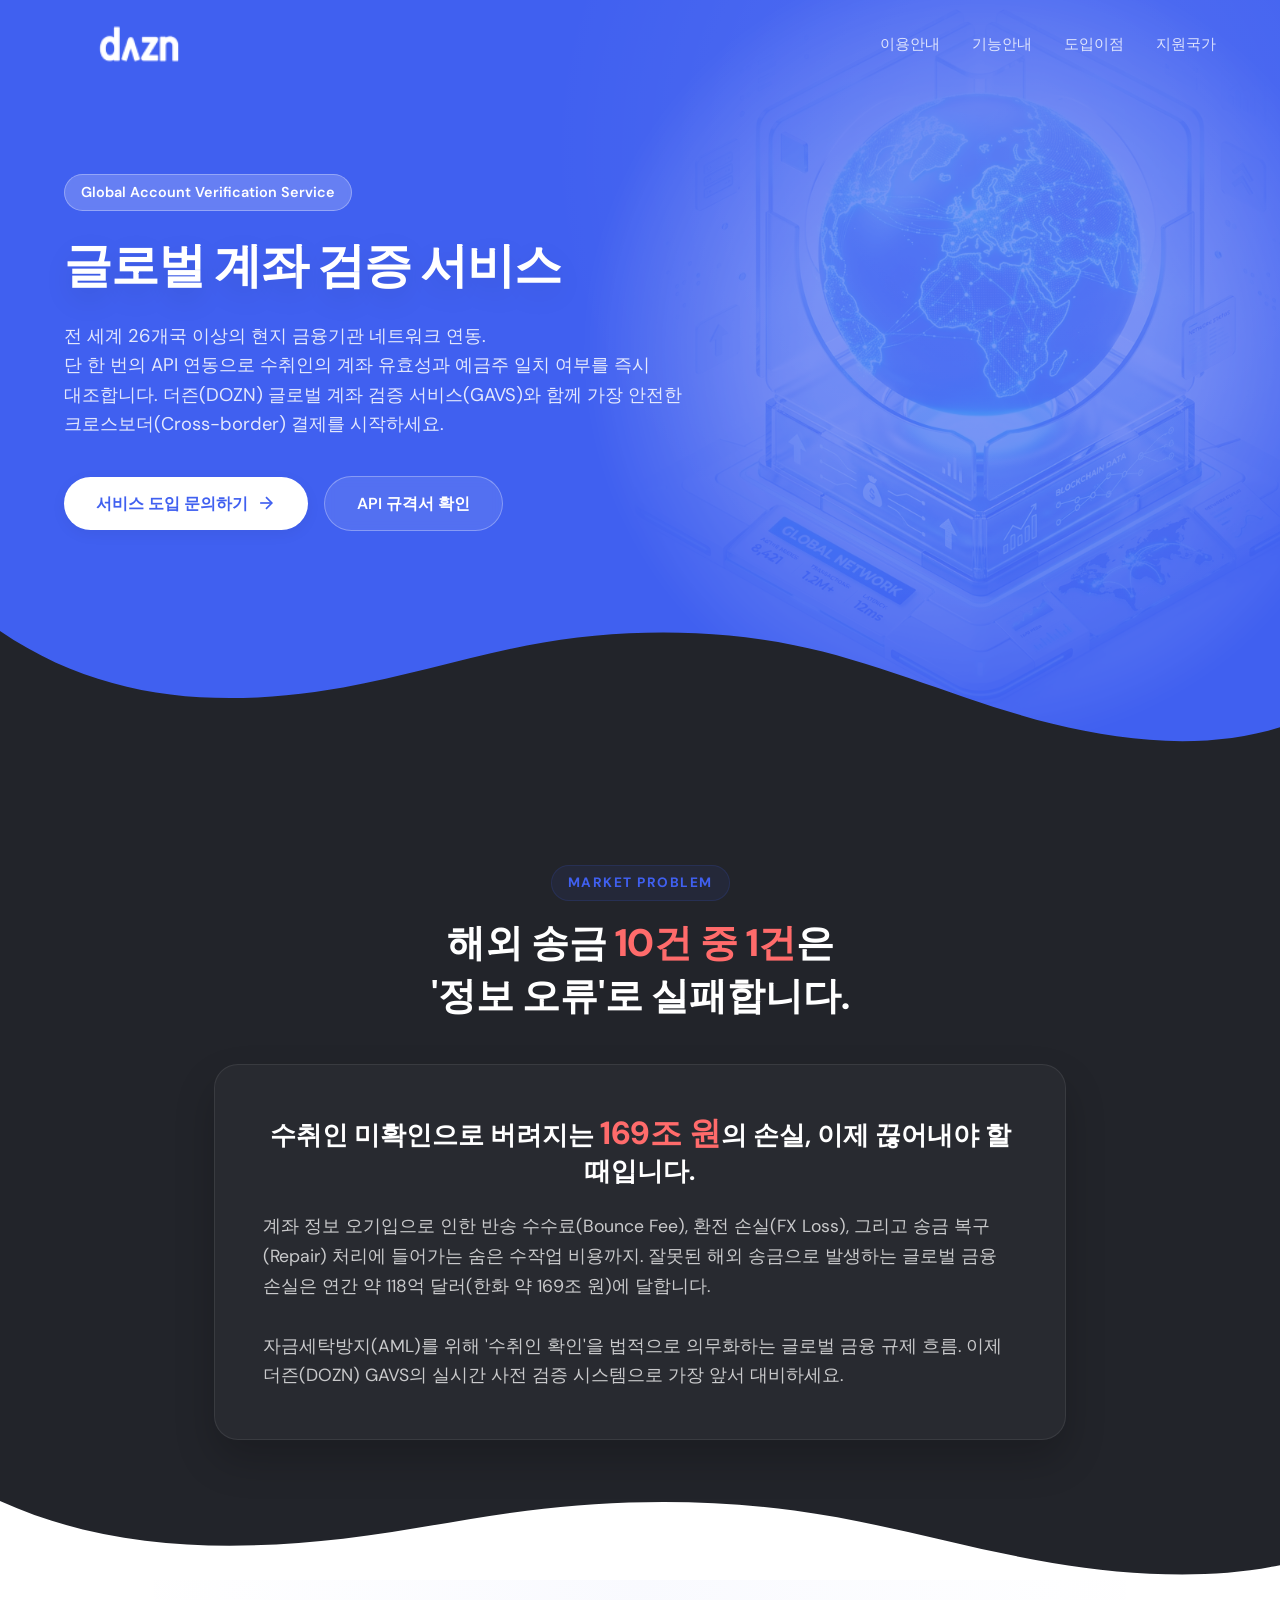
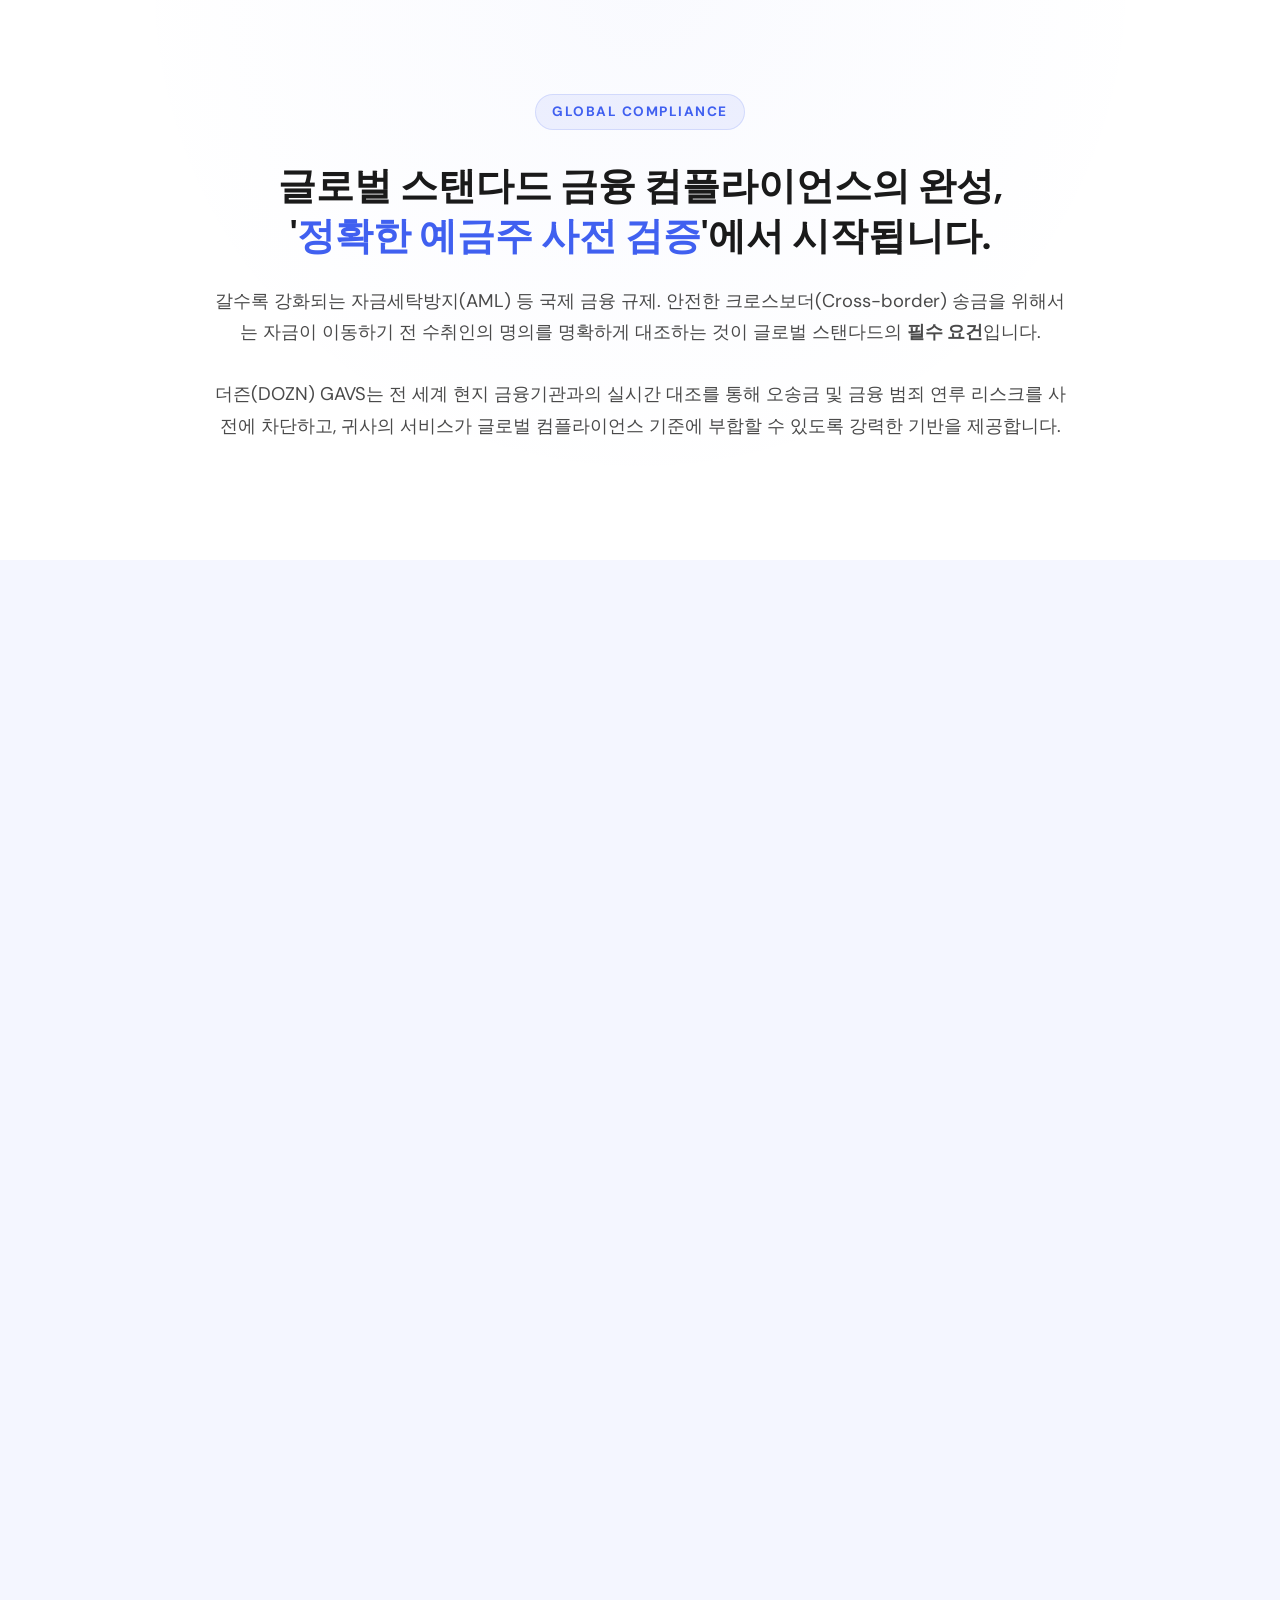
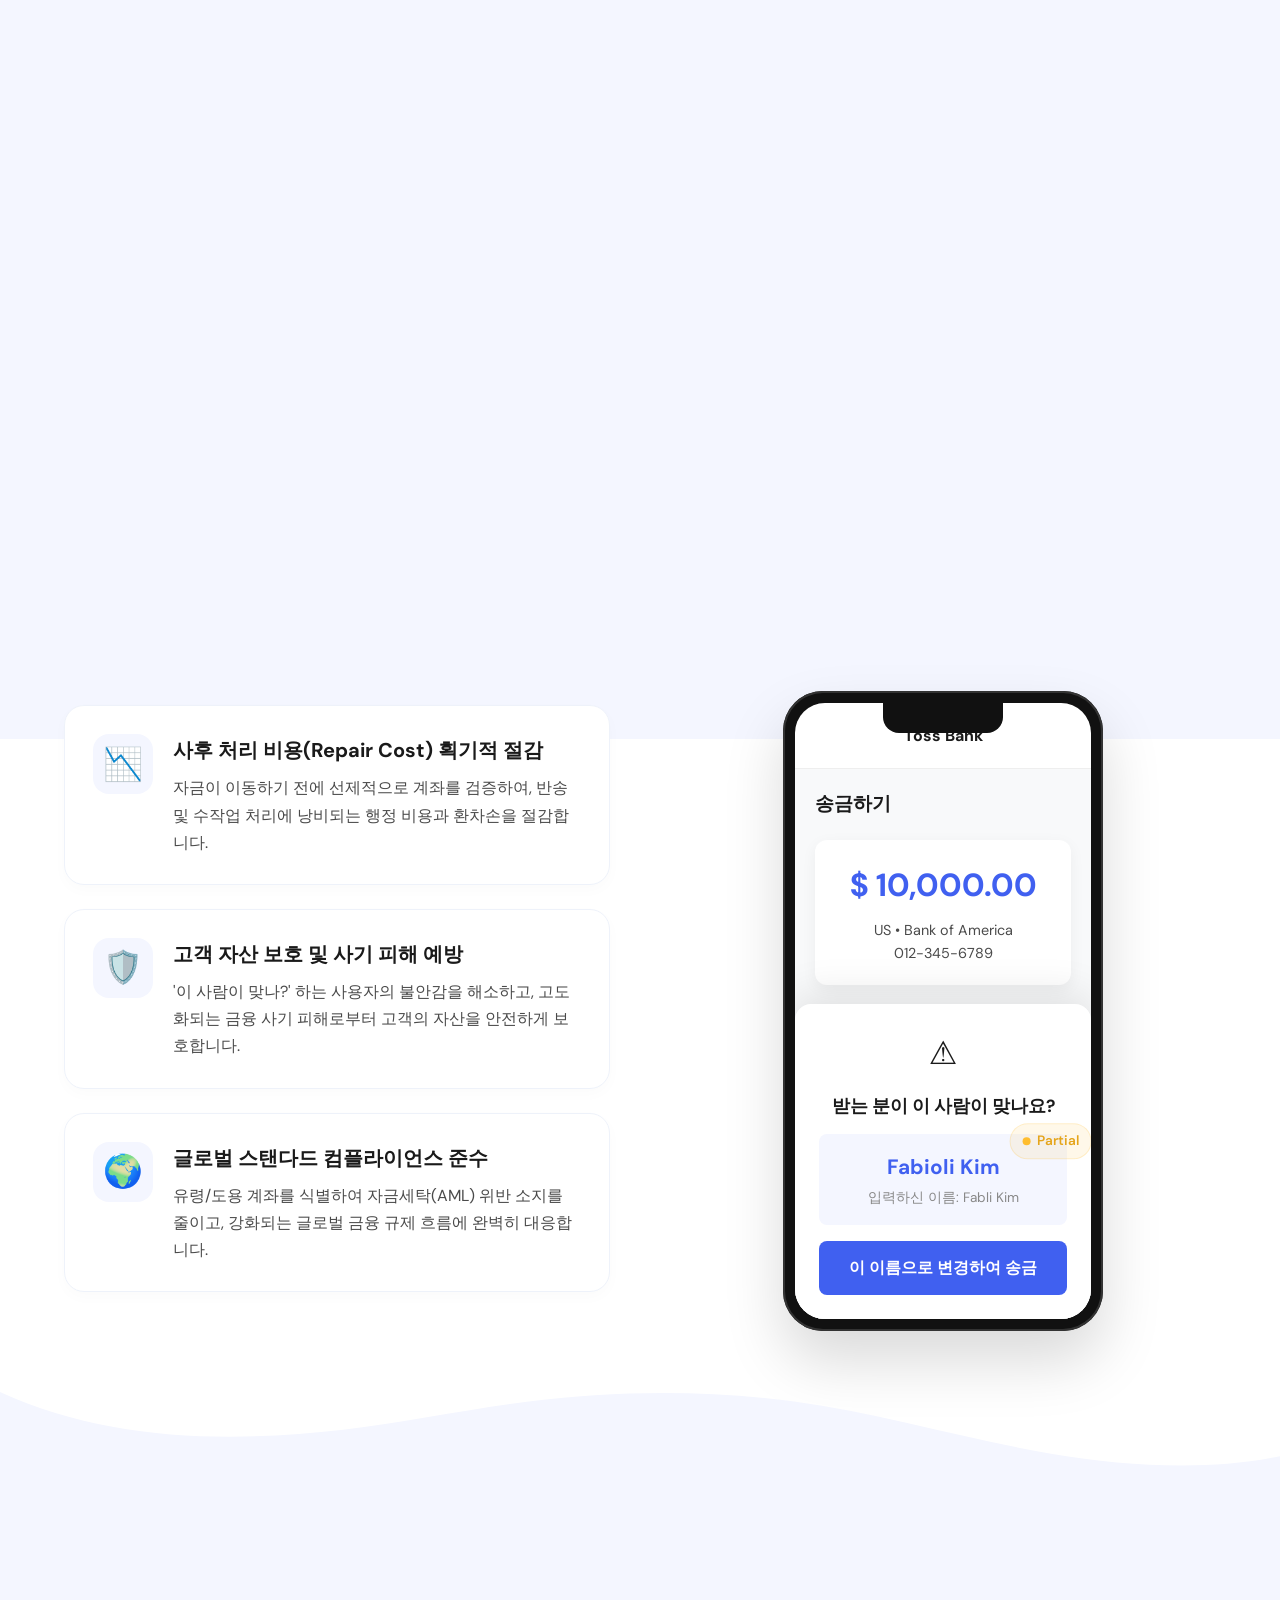
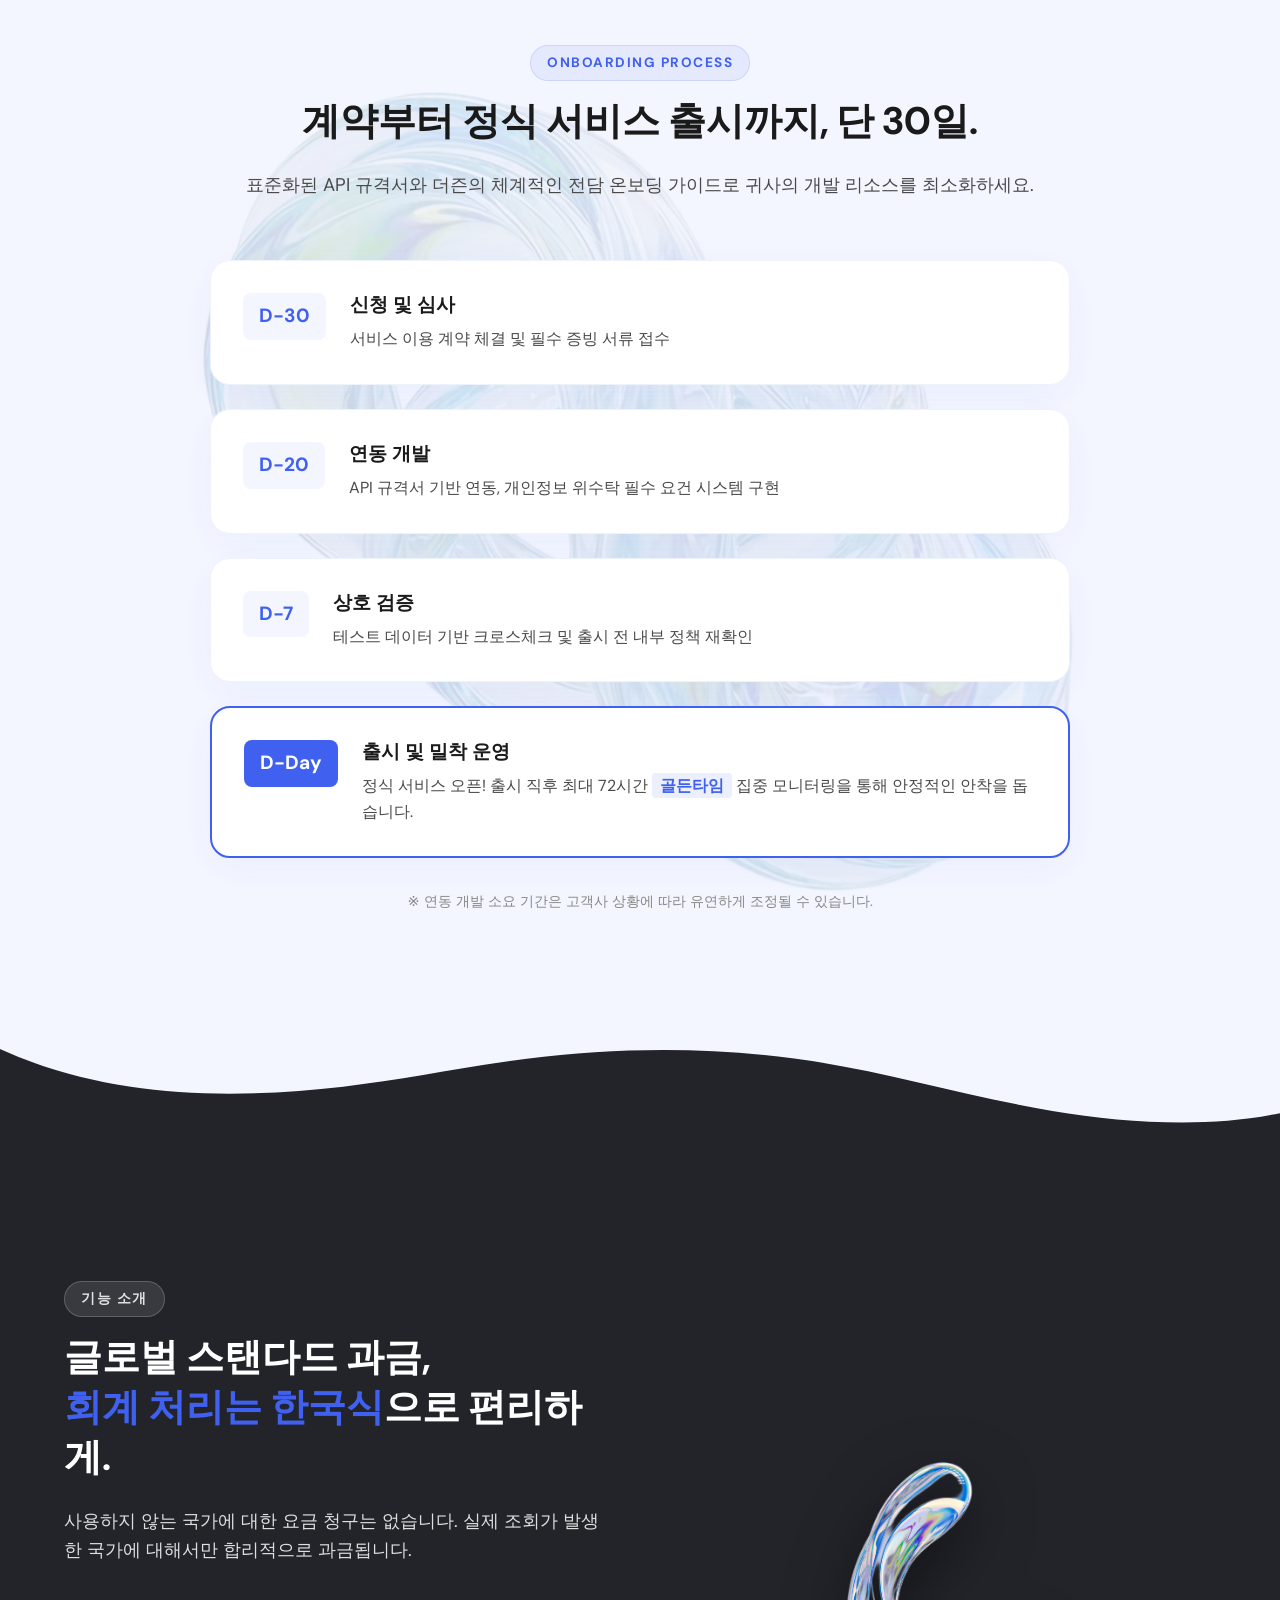
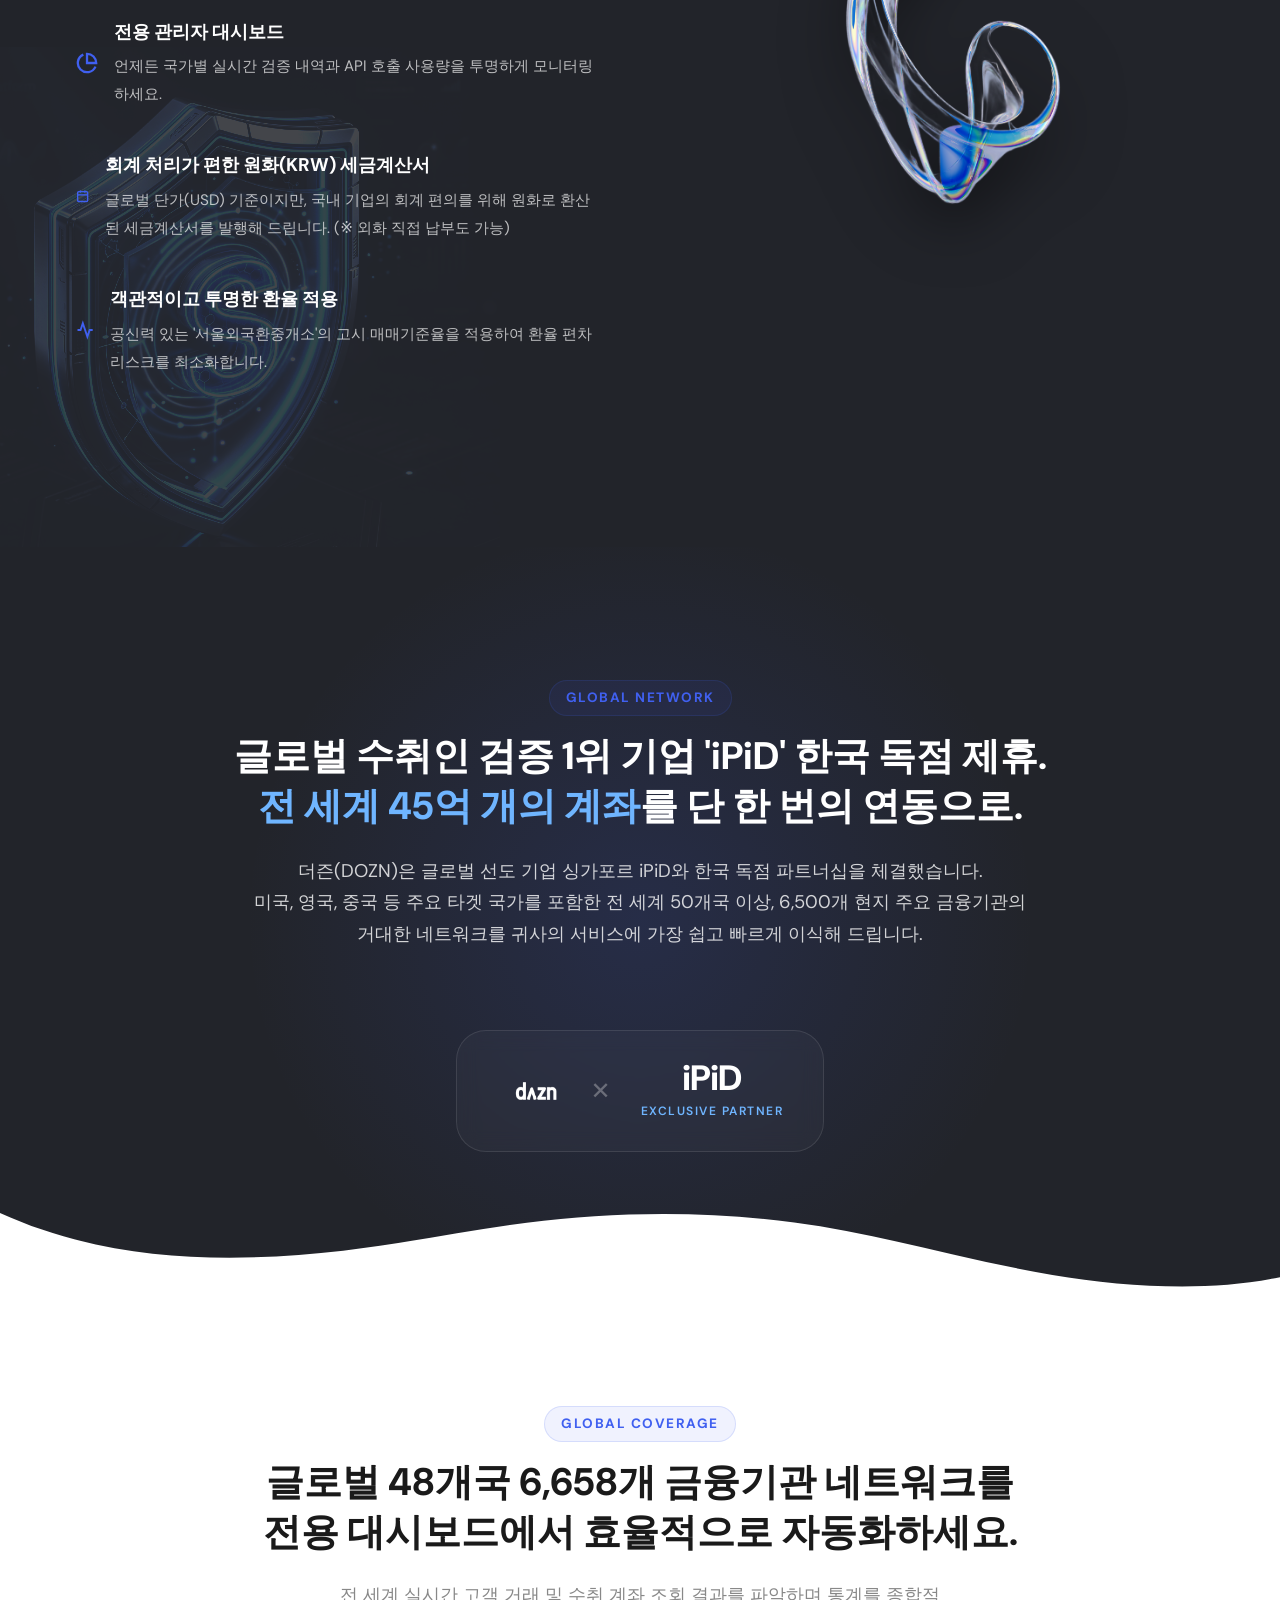
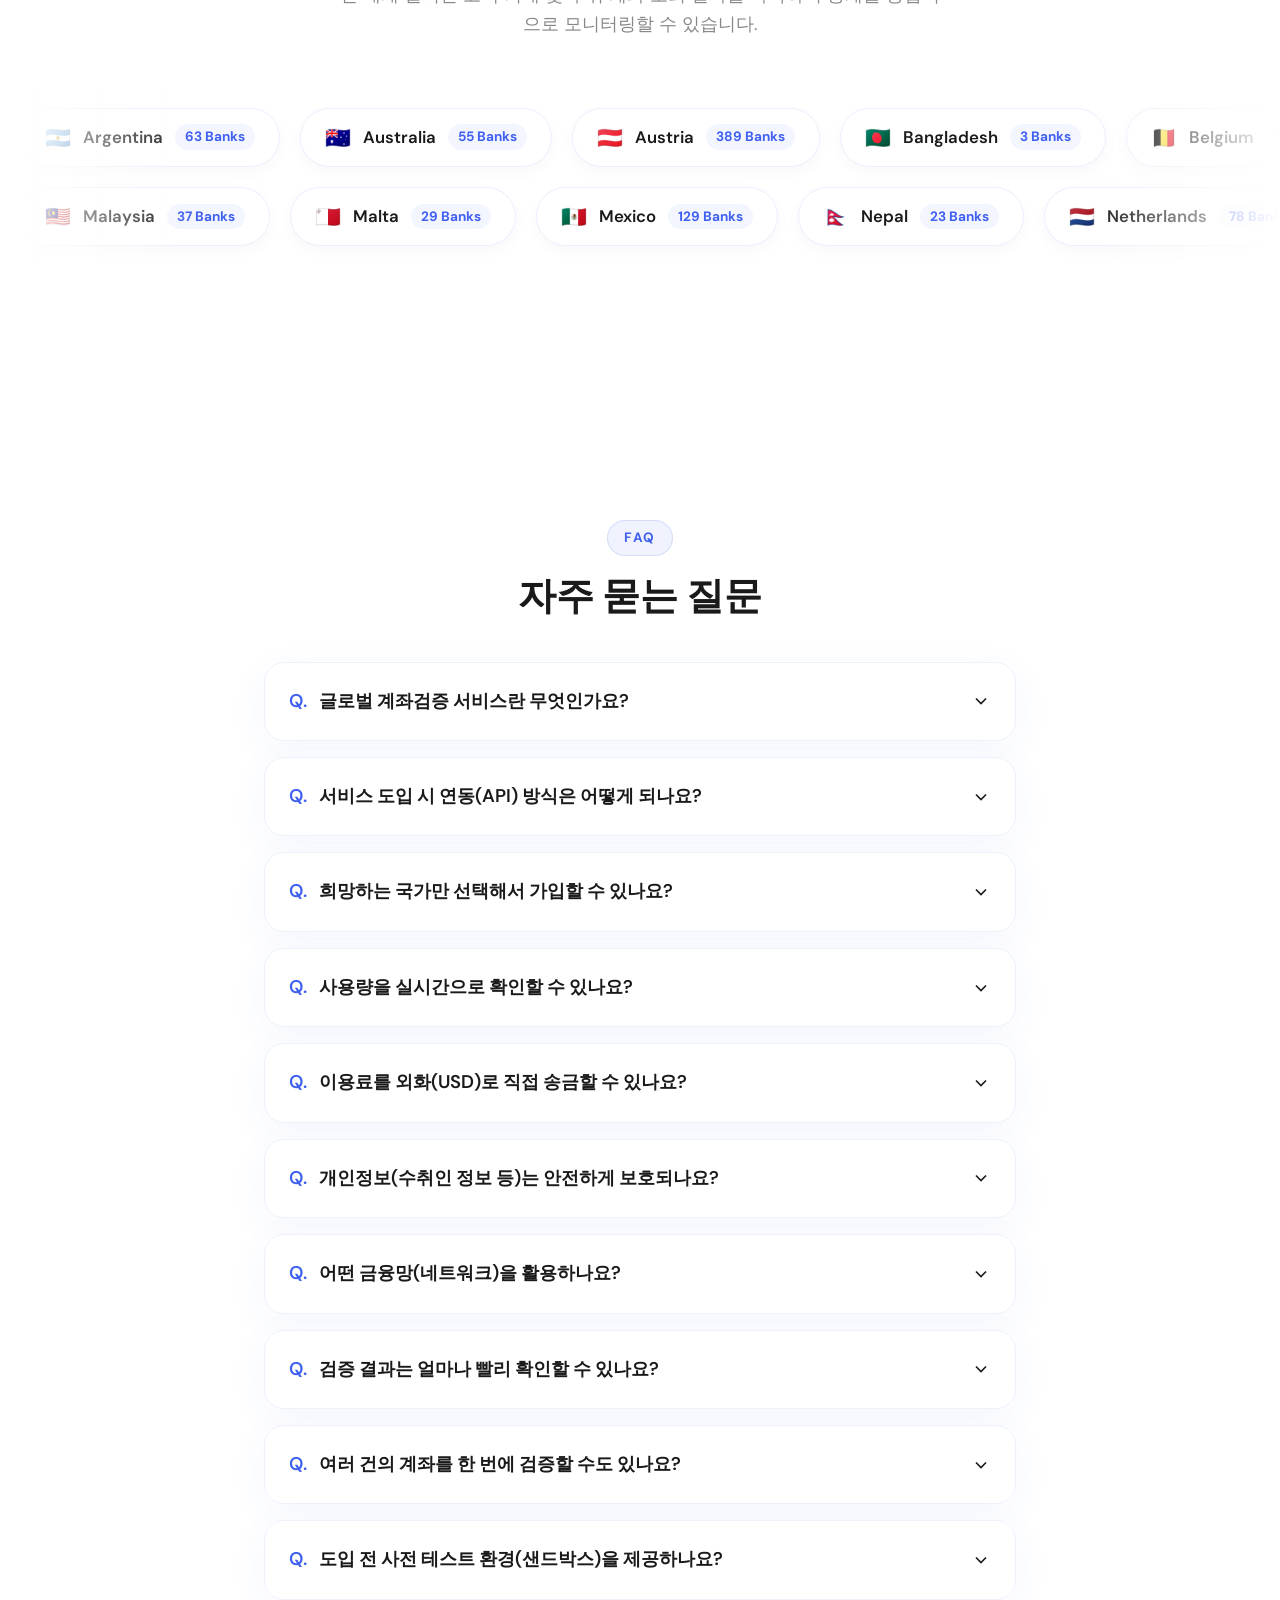
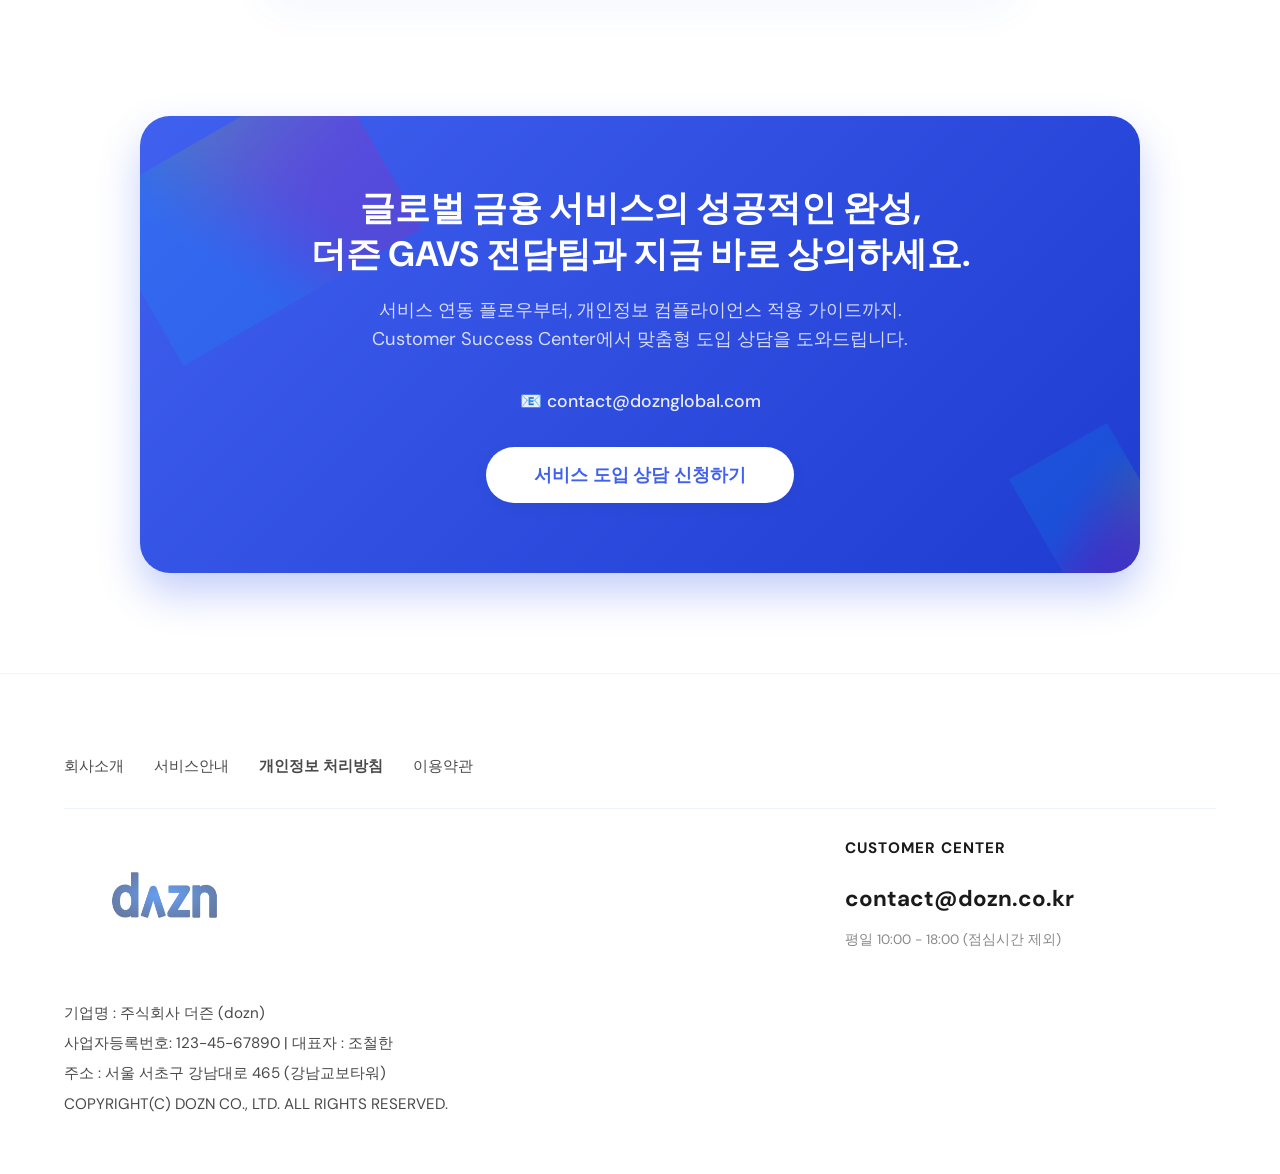
==== commit aac1c073: "Update index.html and styles.css" ====
--- a/index.html
+++ b/index.html
@@ -11,13 +11,13 @@
     <!-- Top Nav Overlay -->
     <nav>
         <div class="container nav-container" style="display: flex; justify-content: space-between; align-items: center; width: 100%;">
-            <div class="logo">
-                <img src="assets/img_172_189.png" alt="DOZN" class="logo-white" style="height: 28px; object-fit: contain;">
+            <div class="logo" style="display: flex; align-items: center; height: 40px;">
+                <img src="assets/img_172_189.png" alt="DOZN" class="logo-white" style="height: 84px; object-fit: contain;">
             </div>
             <div class="nav-links">
                 <a href="#intro">이용안내</a>
-                <a href="#features">기능안내</a>
-                <a href="#benefits">도입이점</a>
+                <a href="#core-features">기능안내</a>
+                <a href="#value-proposition">도입이점</a>
                 <a href="#coverage">지원국가</a>
             </div>
 
@@ -399,12 +399,12 @@
                 
                 <!-- Partnership Emblem -->
                 <div class="partnership-emblem" style="display: inline-flex; align-items: center; gap: 30px; margin-top: 40px; padding: 30px 40px; background: rgba(255,255,255,0.03); border: 1px solid rgba(255,255,255,0.1); border-radius: 30px; backdrop-filter: blur(10px);">
-                    <div class="partner-logo dozn">
-                        <img src="assets/img_172_189.png" alt="DOZN" style="height: 30px; filter: brightness(0) invert(1); object-fit: contain;">
+                    <div class="partner-logo dozn" style="display: flex; align-items: center;">
+                        <img src="assets/img_172_189.png" alt="DOZN" style="height: 44px; filter: brightness(0) invert(1); object-fit: contain;">
                     </div>
                     <div style="font-size: 1.5rem; color: rgba(255,255,255,0.3);">✕</div>
-                    <div class="partner-logo ipid" style="text-align: center;">
-                        <span style="font-size: 2rem; font-weight: 800; color: white; letter-spacing: -1px; display: block; line-height: 1;">iPiD</span>
+                    <div class="partner-logo ipid" style="text-align: center; display: flex; flex-direction: column; justify-content: center;">
+                        <span style="font-size: 2.2rem; font-weight: 800; color: white; letter-spacing: -1px; display: block; line-height: 1;">iPiD</span>
                         <span style="display:inline-block; font-size:0.75rem; color:#6fb5ff; letter-spacing: 1.5px; margin-top: 6px; font-weight: 600; text-transform: uppercase;">Exclusive Partner</span>
                     </div>
                 </div>
@@ -593,16 +593,15 @@
                 <div style="flex: 2;">
                     <img src="assets/img_172_1091.png" alt="DOZN Logo" class="footer-logo">
                     <p style="line-height: 2;">
-                        법인명 : 더즌 (DOZN)<br>
-                        사업자등록번호: 123-45-67890 | 대표자 : 아무개<br>
-                        주소 : 서울특별시 강남구 역삼동<br>
+                        기업명 : 주식회사 더즌 (dozn)<br>
+                        사업자등록번호: 123-45-67890 | 대표자 : 조철한<br>
+                        주소 : 서울 서초구 강남대로 465 (강남교보타워)<br>
                         COPYRIGHT(C) DOZN CO., LTD. ALL RIGHTS RESERVED.
                     </p>
                 </div>
                 <div style="flex: 1;">
                     <h4 style="color: var(--text-primary); margin-bottom: 16px; font-weight: 700; letter-spacing: 1px;">CUSTOMER CENTER</h4>
-                    <p style="font-size: 1.6rem; font-weight: bold; color: var(--text-primary); margin-bottom: 8px;">1588-0000</p>
-                    <p>contact@dozn.co.kr</p>
+                    <p style="font-size: 1.4rem; font-weight: bold; color: var(--text-primary); margin-bottom: 8px;">contact@dozn.co.kr</p>
                     <p style="color: var(--text-muted); font-size: 0.85rem; margin-top: 12px;">평일 10:00 - 18:00 (점심시간 제외)</p>
                 </div>
             </div>
--- a/styles.css
+++ b/styles.css
@@ -598,7 +598,7 @@
 }
 
 footer .footer-logo {
-    height: 28px;
+    height: 112px;
     margin-bottom: 24px;
     opacity: 0.6;
     transition: opacity 0.3s ease;
